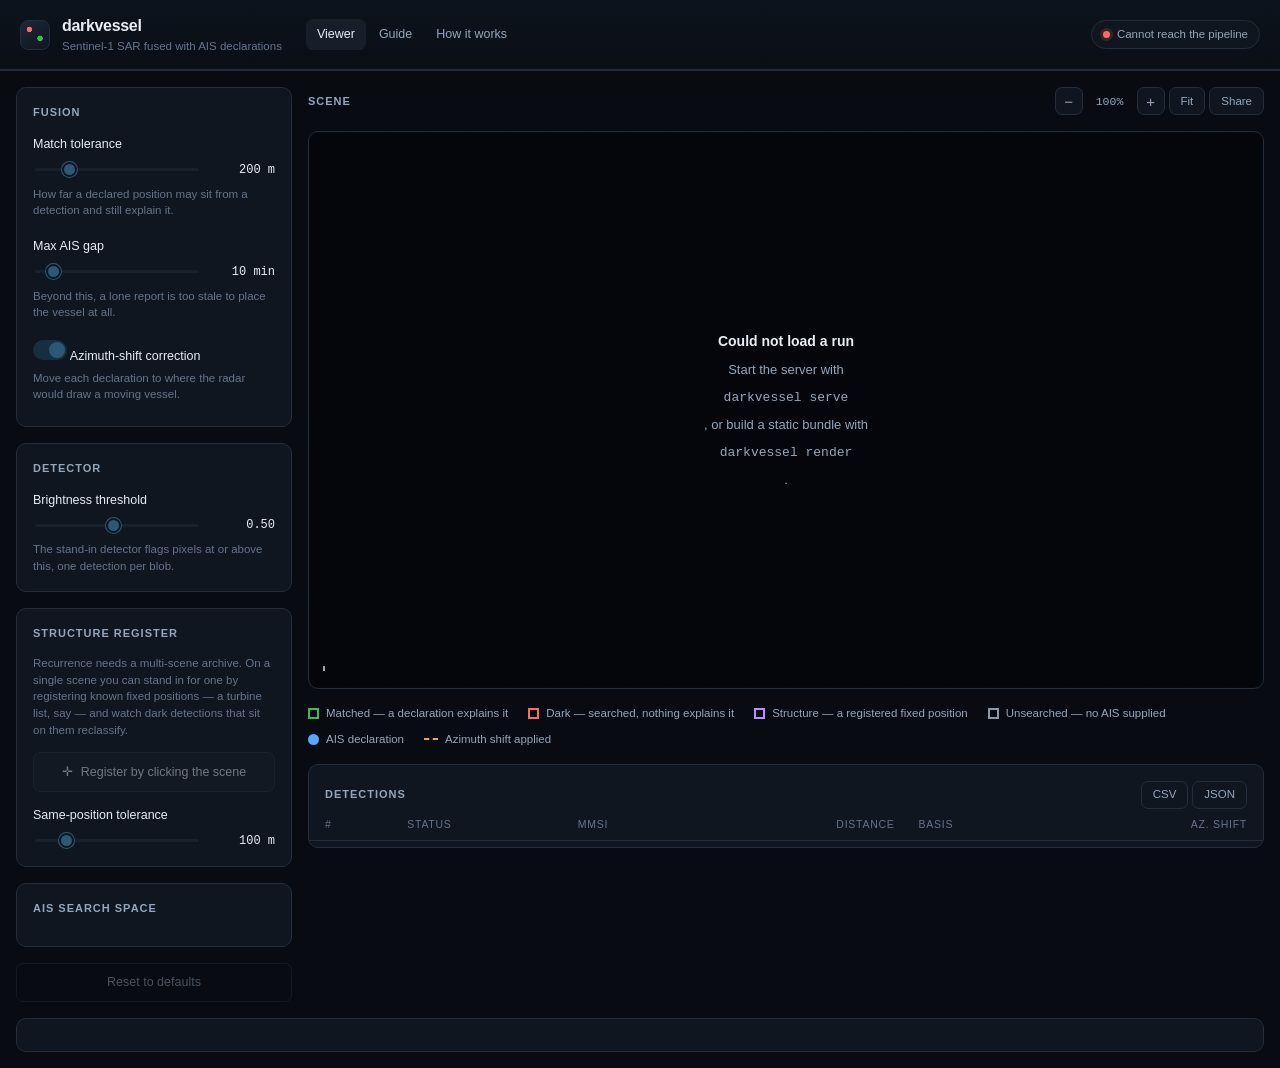
==== src/darkvessel/web/static/index.html @ b2e8a20c "Make the published viewer interactive, fix its controls, add Guide and How it works pages The publis" ====
<!DOCTYPE html>
<html lang="en">
<head>
<meta charset="utf-8">
<meta name="viewport" content="width=device-width, initial-scale=1">
<title>darkvessel — SAR/AIS fusion viewer</title>
<meta name="description" content="Inspect Sentinel-1 SAR detections fused with AIS declarations, and see why a vessel was reported dark.">
<link rel="icon" href="data:image/svg+xml,<svg xmlns='http://www.w3.org/2000/svg' viewBox='0 0 16 16'><text y='13' font-size='13'>🛰️</text></svg>">
<link rel="stylesheet" href="styles.css">
</head>
<body>
<a class="skip" href="#viewer">Skip to viewer</a>

<header class="topbar">
  <div class="brand">
    <span class="brand-mark" aria-hidden="true"></span>
    <div>
      <h1>darkvessel</h1>
      <p class="brand-sub">Sentinel-1 SAR fused with AIS declarations</p>
    </div>
  </div>

  <nav class="site-nav" aria-label="Site">
    <a href="./" aria-current="page">Viewer</a>
    <a href="guide.html">Guide</a>
    <a href="about.html">How it works</a>
  </nav>

  <dl class="scene-meta" id="scene-meta" aria-label="Scene metadata"></dl>

  <div class="mode" id="mode-badge" role="status">
    <span class="dot" aria-hidden="true"></span><span class="mode-label">connecting…</span>
  </div>
</header>

<div class="counts" id="counts" role="group" aria-label="Detection counts — select to filter">
  <!-- filled by app.js -->
</div>

<main class="layout">

  <!-- ─────────────── controls ─────────────── -->
  <aside class="col col-controls" aria-label="Run controls">
    <section class="panel">
      <h2 class="panel-title">Fusion</h2>
      <p class="hint hint-block static-note" id="static-note" hidden></p>

      <div class="field">
        <label for="tolerance">Match tolerance</label>
        <div class="field-row">
          <input type="range" id="tolerance" min="25" max="1000" step="25" value="200">
          <output for="tolerance" id="tolerance-out" class="num">200 m</output>
        </div>
        <p class="hint">How far a declared position may sit from a detection and still explain it.</p>
      </div>

      <div class="field">
        <label for="maxgap">Max AIS gap</label>
        <div class="field-row">
          <input type="range" id="maxgap" min="1" max="120" step="1" value="10">
          <output for="maxgap" id="maxgap-out" class="num">10 min</output>
        </div>
        <p class="hint">Beyond this, a lone report is too stale to place the vessel at all.</p>
      </div>

      <div class="field field-toggle">
        <label class="switch" for="azimuth">
          <input type="checkbox" id="azimuth" checked>
          <span class="switch-text">
            Azimuth-shift correction
            <span class="hint">Move each declaration to where the radar would draw a moving vessel.</span>
          </span>
        </label>
      </div>
    </section>

    <section class="panel">
      <h2 class="panel-title">Detector</h2>
      <div class="field">
        <label for="threshold">Brightness threshold</label>
        <div class="field-row">
          <input type="range" id="threshold" min="0.05" max="1" step="0.05" value="0.5">
          <output for="threshold" id="threshold-out" class="num">0.50</output>
        </div>
        <p class="hint">The stand-in detector flags pixels at or above this, one detection per blob.</p>
      </div>
    </section>

    <section class="panel">
      <h2 class="panel-title">Structure register</h2>
      <p class="hint hint-block">
        Recurrence needs a multi-scene archive. On a single scene you can stand in for one by
        registering known fixed positions — a turbine list, say — and watch dark detections
        that sit on them reclassify.
      </p>
      <button type="button" class="btn" id="add-structure" aria-pressed="false">
        <span class="btn-icon" aria-hidden="true">✛</span> Register by clicking the scene
      </button>
      <div class="field" style="margin-top:14px">
        <label for="register-tolerance">Same-position tolerance</label>
        <div class="field-row">
          <input type="range" id="register-tolerance" min="25" max="500" step="25" value="100">
          <output for="register-tolerance" id="register-tolerance-out" class="num">100 m</output>
        </div>
      </div>
      <ul class="chiplist" id="register-list" aria-label="Registered positions"></ul>
      <button type="button" class="btn btn-quiet" id="clear-structures" hidden>Clear register</button>
    </section>

    <section class="panel" id="ais-panel">
      <h2 class="panel-title">AIS search space</h2>
      <div id="ais-summary"></div>
    </section>

    <button type="button" class="btn btn-quiet" id="reset">Reset to defaults</button>
  </aside>

  <!-- ─────────────── viewer ─────────────── -->
  <section class="col col-viewer" aria-label="Scene viewer">
    <div class="viewer-head">
      <h2 class="panel-title">Scene</h2>
      <div class="viewer-tools">
        <button type="button" class="icon-btn" id="zoom-out" aria-label="Zoom out">−</button>
        <span class="num zoom-level" id="zoom-level" aria-live="off">100%</span>
        <button type="button" class="icon-btn" id="zoom-in" aria-label="Zoom in">+</button>
        <button type="button" class="icon-btn icon-btn-wide" id="zoom-reset">Fit</button>
        <button type="button" class="icon-btn icon-btn-wide" id="copy-link"
                title="Copy a link that reopens this exact view">Share</button>
      </div>
    </div>

    <div class="stage" id="viewer" tabindex="0" role="application"
         aria-label="SAR scene with detection overlay. Scroll or press plus to zoom, drag or use arrow keys to pan, Tab to reach detections.">
      <div class="stage-inner" id="stage-inner">
        <canvas id="scene-canvas" aria-hidden="true"></canvas>
        <svg id="overlay" xmlns="http://www.w3.org/2000/svg" aria-hidden="true"></svg>
      </div>
      <div class="stage-state" id="stage-state" hidden></div>
      <div class="scalebar" id="scalebar" aria-hidden="true"><span></span><em></em></div>
    </div>

    <ul class="legend" aria-label="Legend">
      <li><span class="key key-matched" aria-hidden="true"></span>Matched — a declaration explains it</li>
      <li><span class="key key-dark" aria-hidden="true"></span>Dark — searched, nothing explains it</li>
      <li><span class="key key-structure" aria-hidden="true"></span>Structure — a registered fixed position</li>
      <li><span class="key key-unsearched" aria-hidden="true"></span>Unsearched — no AIS supplied</li>
      <li><span class="key key-decl" aria-hidden="true"></span>AIS declaration</li>
      <li><span class="key key-shift" aria-hidden="true"></span>Azimuth shift applied</li>
    </ul>

    <section class="panel panel-table">
      <div class="panel-head">
        <h2 class="panel-title">Detections <span class="count-hint" id="table-count"></span></h2>
        <div class="viewer-tools">
          <button type="button" class="icon-btn icon-btn-wide" id="export-csv"
                  title="Download the detections as CSV">CSV</button>
          <button type="button" class="icon-btn icon-btn-wide" id="export-json"
                  title="Download the whole run as JSON">JSON</button>
        </div>
      </div>
      <div class="table-wrap">
        <table id="detections-table">
          <caption class="sr-only">Every detection in the scene, with how it was classified.</caption>
          <thead>
            <tr>
              <th scope="col">#</th>
              <th scope="col">Status</th>
              <th scope="col">MMSI</th>
              <th scope="col" class="right">Distance</th>
              <th scope="col">Basis</th>
              <th scope="col" class="right">Az. shift</th>
            </tr>
          </thead>
          <tbody id="detections-body"></tbody>
        </table>
      </div>
    </section>
  </section>

  <!-- ─────────────── inspector ─────────────── -->
  <aside class="col col-inspector" aria-label="Detection inspector">
    <section class="panel panel-inspector" id="inspector" aria-live="polite">
      <!-- filled by app.js -->
    </section>
  </aside>
</main>

<div class="toast" id="toast" role="status" aria-live="polite" hidden></div>

<script src="app.js"></script>
</body>
</html>
---- src/darkvessel/web/static/styles.css ----
/* darkvessel viewer — Operate-mode analyst UI.
   Dark by default: SAR imagery is read against black, and a light chrome around a black
   scene fights it for attention. */

:root {
  color-scheme: dark;

  --bg:        #080b11;
  --panel:     #10161f;
  --panel-2:   #161e2a;
  --line:      #222d3d;
  --line-soft: #1a2432;

  --text:      #e8eef7;
  --muted:     #94a6bd;
  --faint:     #64748b;

  --accent:    #4ea8de;
  --accent-dim:#1d4e6b;

  --matched:   #3fb950;
  --dark:      #ff6b5e;
  --structure: #b98cff;
  --unsearched:#8b98a8;
  --decl:      #58a6ff;
  --shift:     #f0a742;

  --radius:    10px;
  --radius-sm: 7px;

  --mono: ui-monospace, "SF Mono", SFMono-Regular, Menlo, Consolas, monospace;
  --sans: -apple-system, BlinkMacSystemFont, "Segoe UI", Inter, Roboto, Helvetica, Arial, sans-serif;

  --shadow: 0 1px 2px rgba(0,0,0,.4), 0 8px 24px rgba(0,0,0,.28);
}

* { box-sizing: border-box; }

/* Every display rule below is a class, which outranks the UA sheet's [hidden] {display:none}. */
[hidden] { display: none !important; }

html, body {
  margin: 0;
  overflow-x: hidden;
  background: var(--bg);
  color: var(--text);
  font-family: var(--sans);
  font-size: 14px;
  line-height: 1.5;
  -webkit-font-smoothing: antialiased;
}

h1, h2 { margin: 0; font-weight: 600; letter-spacing: -0.01em; }

.sr-only {
  position: absolute; width: 1px; height: 1px; padding: 0; margin: -1px;
  overflow: hidden; clip: rect(0 0 0 0); white-space: nowrap; border: 0;
}

.skip {
  position: absolute; left: 12px; top: -60px; z-index: 100;
  background: var(--accent); color: #04121c; padding: 10px 16px;
  border-radius: var(--radius-sm); font-weight: 600; text-decoration: none;
  transition: top .15s ease;
}
.skip:focus { top: 12px; }

:focus-visible {
  outline: 2px solid var(--accent);
  outline-offset: 2px;
  border-radius: 4px;
}

/* ───────────────────── top bar ───────────────────── */

.topbar {
  display: flex; align-items: center; gap: 24px; flex-wrap: wrap;
  padding: 14px 20px;
  border-bottom: 1px solid var(--line);
  background: linear-gradient(180deg, #0d131c, #0a0f16);
  position: sticky; top: 0; z-index: 20;
}

.brand { display: flex; align-items: center; gap: 12px; min-width: 0; }

.brand-mark {
  width: 30px; height: 30px; flex: none; border-radius: 8px;
  background:
    radial-gradient(circle at 30% 30%, var(--dark) 0 2.5px, transparent 3px),
    radial-gradient(circle at 68% 62%, var(--matched) 0 2.5px, transparent 3px),
    linear-gradient(145deg, #1b2738, #0e1620);
  border: 1px solid var(--line);
}

.topbar h1 { font-size: 16px; letter-spacing: -0.02em; }
.brand-sub { margin: 0; font-size: 11.5px; color: var(--faint); }

.scene-meta {
  display: flex; gap: 22px; margin: 0; flex-wrap: wrap;
  flex: 1 1 auto; min-width: 0;
}
.scene-meta > div { min-width: 0; }
.scene-meta dt {
  font-size: 10px; text-transform: uppercase; letter-spacing: .08em;
  color: var(--faint); margin-bottom: 2px;
}
.scene-meta dd {
  margin: 0; font-family: var(--mono); font-size: 12px; color: var(--muted);
  white-space: nowrap; overflow: hidden; text-overflow: ellipsis;
}

.mode {
  display: flex; align-items: center; gap: 7px; flex: none;
  padding: 5px 11px; border: 1px solid var(--line); border-radius: 999px;
  background: var(--panel); font-size: 11.5px; color: var(--muted);
}
.mode .dot { width: 7px; height: 7px; border-radius: 50%; background: var(--faint); flex: none; }
.mode.is-live .dot   { background: var(--matched); box-shadow: 0 0 0 3px rgba(63,185,80,.16); }
.mode.is-static .dot { background: var(--shift);  box-shadow: 0 0 0 3px rgba(240,167,66,.16); }
.mode.is-error .dot  { background: var(--dark);   box-shadow: 0 0 0 3px rgba(255,107,94,.16); }
.mode.is-busy .dot   { animation: pulse .9s ease-in-out infinite; }
@keyframes pulse { 50% { opacity: .35; } }

/* ───────────────────── site navigation ───────────────────── */

.site-nav { display: flex; gap: 2px; flex: none; }
.site-nav a {
  color: var(--muted); text-decoration: none; font-size: 12.5px; font-weight: 500;
  padding: 6px 11px; border-radius: var(--radius-sm);
}
.site-nav a:hover { color: var(--text); background: var(--panel-2); }
.site-nav a[aria-current="page"] { color: var(--text); background: var(--panel-2); }

/* ───────────────────── counts strip ───────────────────── */

.counts {
  display: grid; gap: 1px;
  grid-template-columns: repeat(auto-fit, minmax(150px, 1fr));
  background: var(--line-soft);
  border-bottom: 1px solid var(--line);
}

.stat {
  appearance: none; -webkit-appearance: none;
  border: 0; border-top: 2px solid transparent;
  background: var(--panel); color: inherit; font: inherit;
  padding: 13px 18px; text-align: left; cursor: pointer;
  display: flex; flex-direction: column; gap: 1px;
  transition: background .12s ease, border-color .12s ease;
}
.stat:hover { background: var(--panel-2); }
.stat[aria-pressed="true"] { background: var(--panel-2); border-top-color: currentColor; }
.stat[disabled] { opacity: .4; cursor: default; }

.stat-value { font-family: var(--mono); font-size: 21px; font-weight: 600; line-height: 1.15; }
.stat-label {
  font-size: 10.5px; text-transform: uppercase; letter-spacing: .08em; color: var(--muted);
}
.stat-total     { color: var(--text); }
.stat-matched   { color: var(--matched); }
.stat-dark      { color: var(--dark); }
.stat-structure { color: var(--structure); }
.stat-unsearched{ color: var(--unsearched); }
.stat .stat-label { color: var(--muted); }

/* ───────────────────── layout ───────────────────── */

.layout {
  display: grid;
  grid-template-columns: 296px minmax(0, 1fr) 340px;
  gap: 16px;
  padding: 16px;
  align-items: start;
  max-width: 1760px;
  margin: 0 auto;
}

.col { display: flex; flex-direction: column; gap: 16px; min-width: 0; }
.col-controls, .col-inspector { position: sticky; top: 76px; }

.panel {
  background: var(--panel);
  border: 1px solid var(--line);
  border-radius: var(--radius);
  padding: 16px;
}

.panel-title {
  font-size: 11px; text-transform: uppercase; letter-spacing: .09em;
  color: var(--muted); margin-bottom: 14px;
  display: flex; align-items: baseline; gap: 8px;
}
.count-hint { font-family: var(--mono); color: var(--faint); letter-spacing: 0; text-transform: none; }

/* ───────────────────── form controls ───────────────────── */

.field + .field { margin-top: 18px; }
.field > label { display: block; font-size: 12.5px; font-weight: 500; margin-bottom: 7px; }

.field-row { display: flex; align-items: center; gap: 12px; }

.hint { margin: 7px 0 0; font-size: 11.5px; color: var(--faint); line-height: 1.45; }
.hint-block { margin: 0 0 14px; }

input[type="range"] {
  -webkit-appearance: none; appearance: none;
  flex: 1; height: 3px; border-radius: 2px; background: var(--line);
  cursor: pointer; min-width: 0;
}
input[type="range"]::-webkit-slider-thumb {
  -webkit-appearance: none; width: 15px; height: 15px; border-radius: 50%;
  background: var(--accent); border: 2px solid var(--panel);
  box-shadow: 0 0 0 1px var(--accent);
}
input[type="range"]::-moz-range-thumb {
  width: 13px; height: 13px; border-radius: 50%; border: 2px solid var(--panel);
  background: var(--accent); box-shadow: 0 0 0 1px var(--accent);
}
input[type="range"]:disabled { opacity: .45; cursor: not-allowed; }

.num {
  font-family: var(--mono); font-size: 12px; color: var(--text);
  min-width: 62px; text-align: right; flex: none; font-variant-numeric: tabular-nums;
}

/* Switch: the checkbox *is* the track, so there is no visually-hidden input to leak artifacts. */
.switch { display: flex; gap: 11px; align-items: flex-start; cursor: pointer; }
.switch input {
  appearance: none; -webkit-appearance: none;
  position: relative; flex: none; margin: 1px 0 0; padding: 0;
  width: 34px; height: 20px; border-radius: 999px; border: 0;
  background: var(--line); cursor: pointer; transition: background .16s ease;
}
.switch input::after {
  content: ""; position: absolute; top: 2px; left: 2px;
  width: 16px; height: 16px; border-radius: 50%; background: var(--faint);
  transition: transform .16s ease, background .16s ease;
}
.switch input:checked { background: var(--accent-dim); }
.switch input:checked::after { transform: translateX(14px); background: var(--accent); }
.switch input:disabled { opacity: .45; cursor: not-allowed; }
.switch-text { font-size: 12.5px; font-weight: 500; }
.switch-text .hint { display: block; font-weight: 400; margin-top: 4px; }

.btn {
  width: 100%; display: inline-flex; align-items: center; justify-content: center; gap: 8px;
  padding: 9px 14px; border-radius: var(--radius-sm);
  border: 1px solid var(--line); background: var(--panel-2); color: var(--text);
  font: inherit; font-size: 12.5px; font-weight: 500; cursor: pointer;
  transition: background .12s ease, border-color .12s ease;
}
.btn:hover:not(:disabled) { background: #1d2736; border-color: #2e3d52; }
.btn:disabled { opacity: .45; cursor: not-allowed; }
.btn[aria-pressed="true"] {
  border-color: var(--accent); background: rgba(78,168,222,.12); color: var(--accent);
}
.btn-quiet { background: transparent; color: var(--muted); }
.btn-icon { font-size: 13px; }

.chiplist { list-style: none; margin: 12px 0 0; padding: 0; display: flex; flex-wrap: wrap; gap: 6px; }
.chiplist:empty { margin: 0; }
.chip {
  display: inline-flex; align-items: center; gap: 6px;
  font-family: var(--mono); font-size: 11px;
  background: rgba(185,140,255,.1); color: var(--structure);
  border: 1px solid rgba(185,140,255,.28);
  padding: 3px 5px 3px 9px; border-radius: 999px;
}
.chip button {
  border: 0; background: none; color: inherit; cursor: pointer;
  font: inherit; font-size: 13px; line-height: 1; padding: 2px 4px; border-radius: 50%;
}
.chip button:hover { background: rgba(185,140,255,.22); }

/* ───────────────────── AIS summary ───────────────────── */

.kv { display: grid; grid-template-columns: 1fr auto; gap: 6px 14px; align-items: baseline; }
.kv dt { font-size: 12px; color: var(--muted); min-width: 0; }
.kv dd {
  margin: 0; font-family: var(--mono); font-size: 12px; text-align: right;
  font-variant-numeric: tabular-nums;
}
.kv dd.zero { color: var(--faint); }

.rule-note {
  margin: 12px 0 0; padding-top: 12px; border-top: 1px solid var(--line-soft);
  font-size: 11.5px; color: var(--faint);
}

/* ───────────────────── viewer stage ───────────────────── */

.viewer-head { display: flex; align-items: center; justify-content: space-between; gap: 12px; }
.viewer-head .panel-title { margin: 0; }

.viewer-tools { display: flex; align-items: center; gap: 4px; }
.icon-btn {
  width: 28px; height: 28px; display: grid; place-items: center;
  border: 1px solid var(--line); background: var(--panel); color: var(--muted);
  border-radius: var(--radius-sm); cursor: pointer; font-size: 15px; line-height: 1; padding: 0;
}
.icon-btn:hover:not(:disabled) { background: var(--panel-2); color: var(--text); }
.icon-btn:disabled { opacity: .4; cursor: not-allowed; }
.icon-btn-wide { width: auto; padding: 0 11px; font-size: 11.5px; }
.zoom-level { min-width: 46px; text-align: center; color: var(--muted); font-size: 11.5px; }

.stage {
  position: relative;
  aspect-ratio: 1 / 1;
  max-height: 62vh;
  background:
    linear-gradient(rgba(255,255,255,.02) 1px, transparent 1px) 0 0 / 100% 40px,
    linear-gradient(90deg, rgba(255,255,255,.02) 1px, transparent 1px) 0 0 / 40px 100%,
    #05070b;
  border: 1px solid var(--line);
  border-radius: var(--radius);
  overflow: hidden;
  cursor: default;
  touch-action: none;
}
.stage.is-dragging { cursor: grabbing; }
.stage.is-placing, .stage.is-placing .mark { cursor: crosshair; }

.stage-inner {
  position: absolute; inset: 0;
  transform-origin: 0 0;
  will-change: transform;
}

#scene-canvas {
  position: absolute; inset: 0; width: 100%; height: 100%;
  image-rendering: pixelated;
  image-rendering: crisp-edges;
  /* Marks the scene's own footprint against the letterboxed stage. */
  outline: 1px solid rgba(255, 255, 255, .1);
  outline-offset: -1px;
}
#overlay { position: absolute; inset: 0; width: 100%; height: 100%; overflow: visible; }

.stage-state {
  position: absolute; inset: 0; display: grid; place-content: center; gap: 8px;
  text-align: center; padding: 24px;
  background: rgba(5,7,11,.82); backdrop-filter: blur(2px);
  font-size: 13px; color: var(--muted);
}
.stage-state strong { display: block; color: var(--text); font-size: 14px; }

.scalebar {
  position: absolute; left: 14px; bottom: 14px;
  display: flex; flex-direction: column; gap: 3px; pointer-events: none;
  font-family: var(--mono); font-size: 10.5px; color: var(--muted);
  text-shadow: 0 1px 3px #000;
}
.scalebar span {
  display: block; height: 5px; border: 1px solid rgba(255,255,255,.65);
  border-top: 0; background: rgba(0,0,0,.25);
}
.scalebar em { font-style: normal; }

/* overlay marks */
.mark { cursor: pointer; }
/* The boxes are unfilled, so by default only their 2 px outline is hit-testable and a click in
   the middle of a marker falls through to the stage. The halo is the marker's whole hit area. */
.mark-halo { pointer-events: all; }
.mark-box { fill: none; stroke-width: 2; vector-effect: non-scaling-stroke; }
.mark-matched   .mark-box { stroke: var(--matched); }
.mark-dark      .mark-box { stroke: var(--dark); }
.mark-structure .mark-box { stroke: var(--structure); }
.mark-unsearched .mark-box { stroke: var(--unsearched); }
.mark-halo { fill: none; stroke: #fff; stroke-width: 1; opacity: 0; vector-effect: non-scaling-stroke; }
.mark:hover .mark-halo, .mark.is-selected .mark-halo { opacity: .9; }
.mark.is-dimmed { opacity: .22; }
/* No font-size here: it is set per-zoom as a presentation attribute, and any CSS rule would
   outrank it and freeze the labels at one size. */
.mark-label {
  font-family: var(--mono); fill: var(--text);
  paint-order: stroke; stroke: #05070b; stroke-width: 3px; stroke-linejoin: round;
}
.mark:focus-visible { outline: none; }
.mark:focus-visible .mark-halo { opacity: 1; stroke-width: 2; }

.decl-dot { fill: var(--decl); stroke: #05070b; stroke-width: 1; vector-effect: non-scaling-stroke; }
.decl-raw {
  fill: rgba(240,167,66,.22); stroke: var(--shift); stroke-width: 1.5;
  vector-effect: non-scaling-stroke;
}
.shift-line {
  stroke: var(--shift); stroke-width: 1.75; stroke-dasharray: 5 3;
  vector-effect: non-scaling-stroke; fill: none; opacity: .9;
}
.match-line {
  stroke: var(--matched); stroke-width: 1.5; opacity: .5;
  vector-effect: non-scaling-stroke; fill: none;
}
.reg-mark { fill: none; stroke: var(--structure); stroke-width: 1.5; vector-effect: non-scaling-stroke; }
.reg-ring { fill: rgba(185,140,255,.07); stroke: rgba(185,140,255,.4); stroke-dasharray: 3 3;
  stroke-width: 1; vector-effect: non-scaling-stroke; }

/* ───────────────────── legend ───────────────────── */

.legend {
  list-style: none; margin: 0; padding: 0;
  display: flex; flex-wrap: wrap; gap: 8px 20px;
  font-size: 11.5px; color: var(--muted);
}
.legend li { display: flex; align-items: center; gap: 7px; }
.key { width: 11px; height: 11px; flex: none; }
.key-matched   { border: 2px solid var(--matched); }
.key-dark      { border: 2px solid var(--dark); }
.key-structure { border: 2px solid var(--structure); }
.key-unsearched{ border: 2px solid var(--unsearched); }
.key-decl      { border-radius: 50%; background: var(--decl); }
.key-shift     { height: 0; border-top: 2px dashed var(--shift); width: 14px; }

/* ───────────────────── table ───────────────────── */

.panel-table { padding-bottom: 6px; }
.panel-head { display: flex; align-items: baseline; justify-content: space-between; gap: 12px; }
.table-wrap { overflow-x: auto; margin: 0 -16px; }

table { width: 100%; border-collapse: collapse; font-size: 12.5px; }
thead th {
  text-align: left; font-weight: 500; font-size: 10.5px;
  text-transform: uppercase; letter-spacing: .07em; color: var(--faint);
  padding: 0 12px 8px; border-bottom: 1px solid var(--line);
  white-space: nowrap;
}
thead th:first-child { padding-left: 16px; }
thead th:last-child  { padding-right: 16px; }
th.right, td.right { text-align: right; }

tbody tr { cursor: pointer; border-bottom: 1px solid var(--line-soft); }
tbody tr:last-child { border-bottom: 0; }
tbody tr:hover { background: var(--panel-2); }
tbody tr.is-selected { background: rgba(78,168,222,.1); box-shadow: inset 2px 0 0 var(--accent); }
tbody tr:focus-visible { outline: 2px solid var(--accent); outline-offset: -2px; }
tbody tr.is-dimmed { opacity: .35; }

tbody td { padding: 9px 12px; font-family: var(--mono); font-variant-numeric: tabular-nums; }
tbody td:first-child { padding-left: 16px; color: var(--faint); }
tbody td:last-child  { padding-right: 16px; }
td.muted { color: var(--faint); }

.pill {
  display: inline-block; padding: 2px 8px; border-radius: 999px;
  font-size: 10.5px; font-weight: 600; letter-spacing: .03em;
  font-family: var(--sans); white-space: nowrap;
}
.pill-matched   { background: rgba(63,185,80,.14);  color: var(--matched); }
.pill-dark      { background: rgba(255,107,94,.14); color: var(--dark); }
.pill-structure { background: rgba(185,140,255,.14);color: var(--structure); }
.pill-unsearched{ background: rgba(139,152,168,.14);color: var(--unsearched); }

.empty-row td { text-align: center; color: var(--faint); padding: 28px 16px; font-family: var(--sans); }

/* ───────────────────── inspector ───────────────────── */

.panel-inspector { min-height: 320px; }

.inspector-empty {
  display: grid; place-content: center; gap: 10px; text-align: center;
  min-height: 280px; color: var(--faint); font-size: 12.5px; padding: 0 12px;
}
.inspector-empty svg { justify-self: center; opacity: .4; }

.insp-top { display: flex; align-items: flex-start; justify-content: space-between; gap: 8px; }
.insp-nav { display: flex; gap: 4px; margin-top: -6px; }
.inspector-empty a { color: var(--accent); text-decoration: none; }
.inspector-empty a:hover { text-decoration: underline; }

.insp-head { display: flex; align-items: center; gap: 12px; margin-bottom: 16px; }
.insp-crop {
  width: 76px; height: 76px; flex: none; border-radius: var(--radius-sm);
  border: 1px solid var(--line); background: #05070b;
  image-rendering: pixelated; object-fit: cover;
}
.insp-title { min-width: 0; }
.insp-title h3 { margin: 0 0 5px; font-size: 14px; font-weight: 600; }
.insp-sub { margin: 0; font-family: var(--mono); font-size: 11px; color: var(--faint); }

.verdict {
  border-radius: var(--radius-sm); padding: 11px 13px; margin-bottom: 16px;
  font-size: 12.5px; line-height: 1.5; border: 1px solid;
}
.verdict-matched   { background: rgba(63,185,80,.07);  border-color: rgba(63,185,80,.28); }
.verdict-dark      { background: rgba(255,107,94,.07); border-color: rgba(255,107,94,.28); }
.verdict-structure { background: rgba(185,140,255,.07);border-color: rgba(185,140,255,.28); }
.verdict-unsearched{ background: rgba(139,152,168,.07);border-color: rgba(139,152,168,.28); }
.verdict strong { display: block; margin-bottom: 3px; font-size: 12px; }

.insp-section { margin-top: 16px; }
.insp-section h4 {
  margin: 0 0 9px; font-size: 10px; text-transform: uppercase;
  letter-spacing: .08em; color: var(--faint); font-weight: 600;
}
.insp-section + .insp-section { padding-top: 16px; border-top: 1px solid var(--line-soft); }

.static-note {
  padding: 9px 11px; border-radius: var(--radius-sm);
  background: rgba(240,167,66,.07); border: 1px solid rgba(240,167,66,.24); color: var(--muted);
}

.toast {
  position: fixed; left: 50%; bottom: 24px; transform: translateX(-50%); z-index: 50;
  background: var(--panel-2); color: var(--text); border: 1px solid var(--line);
  border-radius: var(--radius-sm); padding: 10px 16px; font-size: 12.5px;
  box-shadow: var(--shadow); max-width: calc(100vw - 32px);
}

/* ───────────────────── document pages (guide, how it works) ───────────────────── */

.doc { max-width: 860px; margin: 0 auto; padding: 36px 20px 80px; }
.doc-hero { margin-bottom: 36px; }
.doc-kicker {
  font-size: 11px; text-transform: uppercase; letter-spacing: .09em; color: var(--accent);
  margin: 0 0 10px;
}
.doc h1 { font-size: 30px; line-height: 1.2; letter-spacing: -0.025em; margin: 0 0 12px; }
.doc-lede { font-size: 16px; color: var(--muted); margin: 0; max-width: 64ch; }
.doc h2 {
  font-size: 19px; margin: 44px 0 12px; letter-spacing: -0.015em;
  scroll-margin-top: 90px;
}
.doc h3 { font-size: 14.5px; margin: 24px 0 8px; }
.doc p, .doc li { color: #c9d4e3; font-size: 14.5px; line-height: 1.65; }
.doc p { margin: 0 0 14px; max-width: 70ch; }
.doc a { color: var(--accent); }
.doc code {
  font-family: var(--mono); font-size: 12.5px; background: var(--panel-2);
  border: 1px solid var(--line-soft); padding: 1px 5px; border-radius: 4px;
}
.doc pre {
  background: var(--panel); border: 1px solid var(--line); border-radius: var(--radius-sm);
  padding: 14px 16px; overflow-x: auto; font-size: 12.5px; line-height: 1.6;
}
.doc pre code { background: none; border: 0; padding: 0; }
.doc figure { margin: 20px 0 8px; }
.doc figure img {
  width: 100%; height: auto; display: block;
  border: 1px solid var(--line); border-radius: var(--radius);
}
.doc figcaption { font-size: 12.5px; color: var(--faint); margin-top: 8px; }

.toc {
  display: flex; flex-wrap: wrap; gap: 6px; list-style: none; padding: 0; margin: 0 0 8px;
}
.toc a {
  display: block; font-size: 12.5px; text-decoration: none; color: var(--muted);
  border: 1px solid var(--line); border-radius: 999px; padding: 4px 12px;
}
.toc a:hover { color: var(--text); border-color: #2e3d52; }

.steps { list-style: none; counter-reset: step; padding: 0; margin: 18px 0 0; display: grid; gap: 12px; }
.steps > li {
  counter-increment: step; position: relative;
  background: var(--panel); border: 1px solid var(--line); border-radius: var(--radius);
  padding: 16px 18px 16px 58px;
}
.steps > li::before {
  content: counter(step); position: absolute; left: 18px; top: 16px;
  width: 26px; height: 26px; border-radius: 50%; display: grid; place-items: center;
  font-family: var(--mono); font-size: 12px; font-weight: 600;
  background: var(--accent-dim); color: var(--text);
}
.steps h3 { margin: 2px 0 6px; }
.steps p { margin: 0 0 10px; }
.steps p:last-child { margin-bottom: 0; }

.try {
  display: inline-flex; align-items: center; gap: 6px; text-decoration: none;
  font-size: 12.5px; font-weight: 600; color: var(--accent);
  border: 1px solid var(--accent-dim); background: rgba(78,168,222,.08);
  padding: 6px 12px; border-radius: var(--radius-sm);
}
.doc a.try { text-decoration: none; }
.try:hover { background: rgba(78,168,222,.16); }

.status-grid { display: grid; grid-template-columns: repeat(2, minmax(0, 1fr)); gap: 12px; margin: 16px 0; }
.status-card {
  background: var(--panel); border: 1px solid var(--line); border-radius: var(--radius);
  padding: 14px 16px; border-top: 2px solid var(--c);
}
.status-card h3 { margin: 0 0 6px; color: var(--c); font-size: 13.5px; }
.status-card p { margin: 0; font-size: 13.5px; }

.shortcuts { width: 100%; border-collapse: collapse; margin: 12px 0; font-size: 13.5px; }
.shortcuts th, .shortcuts td {
  text-align: left; padding: 9px 12px; border-bottom: 1px solid var(--line-soft); color: #c9d4e3;
}
.shortcuts th { font-weight: 500; color: var(--faint); font-size: 11px; text-transform: uppercase; letter-spacing: .07em; }
kbd {
  font-family: var(--mono); font-size: 11.5px; padding: 2px 6px; border-radius: 4px;
  background: var(--panel-2); border: 1px solid var(--line); border-bottom-width: 2px; color: var(--text);
}

.faq details {
  background: var(--panel); border: 1px solid var(--line); border-radius: var(--radius);
  padding: 0 16px; margin-bottom: 8px;
}
.faq summary { cursor: pointer; padding: 13px 0; font-weight: 500; font-size: 14px; }
.faq details[open] summary { border-bottom: 1px solid var(--line-soft); margin-bottom: 12px; }
.faq details > p:last-child { margin-bottom: 14px; }

.callout {
  border-left: 3px solid var(--shift); background: rgba(240,167,66,.06);
  padding: 12px 16px; border-radius: 0 var(--radius-sm) var(--radius-sm) 0; margin: 16px 0;
}
.callout p:last-child { margin-bottom: 0; }

.doc-foot {
  margin-top: 56px; padding-top: 20px; border-top: 1px solid var(--line);
  display: flex; flex-wrap: wrap; gap: 10px 20px; font-size: 13px; color: var(--faint);
}

/* ───────────────────── responsive ───────────────────── */

@media (max-width: 1400px) {
  .layout { grid-template-columns: 276px minmax(0, 1fr); }
  .col-inspector { grid-column: 1 / -1; position: static; }
  .panel-inspector { min-height: 0; }
  .inspector-empty { min-height: 140px; }
}

@media (max-width: 900px) {
  .layout { grid-template-columns: minmax(0, 1fr); padding: 12px; gap: 12px; }
  .col-controls { position: static; }
  .topbar { gap: 14px; padding: 12px 16px; }
  .scene-meta { gap: 14px; order: 3; flex-basis: 100%; }
  .site-nav { order: 2; }
  .stat { padding: 11px 13px; }
  .stat-value { font-size: 18px; }
  .stage { aspect-ratio: 4 / 3; max-height: 52vh; }
  .viewer-head { flex-wrap: wrap; }
}

/* Four stat cards cannot fit a phone at a legible minimum, so they pair up instead of
   forcing the page wider than the viewport. */
@media (max-width: 660px) {
  .counts { grid-template-columns: repeat(2, minmax(0, 1fr)); }
  .scene-meta dd { font-size: 11.5px; }
  .legend { gap: 6px 14px; font-size: 11px; }
  .insp-crop { width: 60px; height: 60px; }
  .site-nav { order: 2; flex-basis: 100%; }
  .site-nav a { padding: 6px 9px; }
  .doc { padding-top: 24px; }
  .doc h1 { font-size: 24px; }
  .status-grid { grid-template-columns: minmax(0, 1fr); }
}

@media (prefers-reduced-motion: reduce) {
  *, *::before, *::after { transition-duration: .01ms !important; animation-duration: .01ms !important; }
}

.doc-page .site-nav { margin-left: auto; }
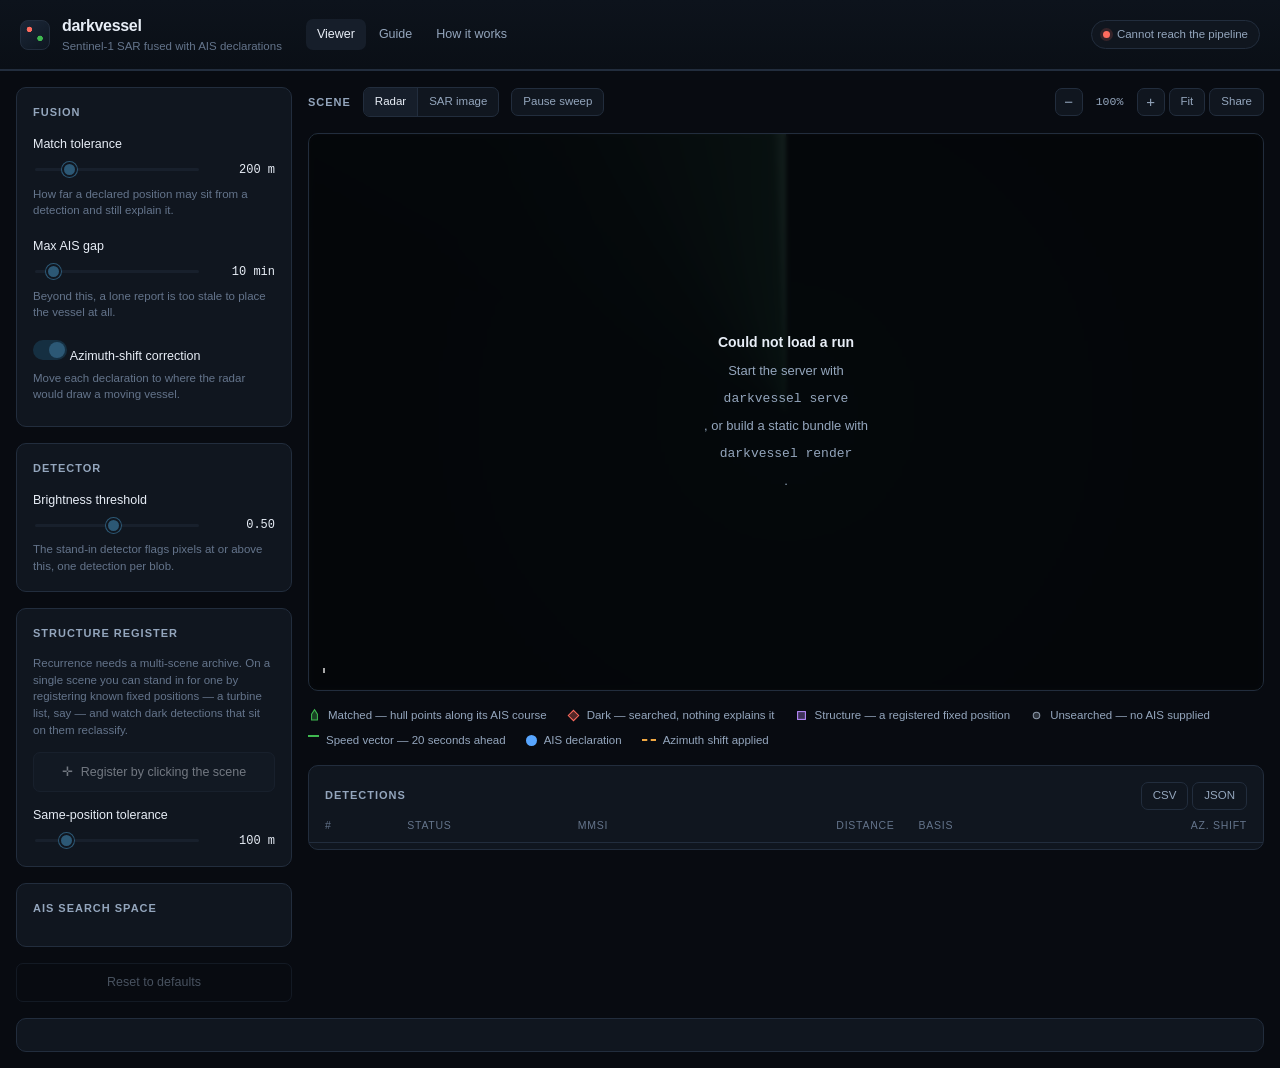
==== commit 95526394: "Add a trained ship detector and a CFAR baseline, and a radar display for the viewer - detect/cnn.py:" ====
--- a/src/darkvessel/web/static/index.html
+++ b/src/darkvessel/web/static/index.html
@@ -118,14 +118,35 @@
   <!-- ─────────────── viewer ─────────────── -->
   <section class="col col-viewer" aria-label="Scene viewer">
     <div class="viewer-head">
-      <h2 class="panel-title">Scene</h2>
+      <div class="viewer-title">
+        <h2 class="panel-title">Scene</h2>
+        <div class="segmented" role="group" aria-label="Display">
+          <button type="button" data-display="radar" aria-pressed="true">Radar</button>
+          <button type="button" data-display="sar" aria-pressed="false">SAR image</button>
+        </div>
+        <button type="button" class="icon-btn icon-btn-wide radar-only" id="sweep-toggle"
+                aria-pressed="true">Pause sweep</button>
+      </div>
       <div class="viewer-tools">
         <button type="button" class="icon-btn" id="zoom-out" aria-label="Zoom out">−</button>
         <span class="num zoom-level" id="zoom-level" aria-live="off">100%</span>
         <button type="button" class="icon-btn" id="zoom-in" aria-label="Zoom in">+</button>
         <button type="button" class="icon-btn icon-btn-wide" id="zoom-reset">Fit</button>
-        <button type="button" class="icon-btn icon-btn-wide" id="copy-link"
-                title="Copy a link that reopens this exact view">Share</button>
+        <div class="share">
+          <button type="button" class="icon-btn icon-btn-wide" id="copy-link"
+                  aria-expanded="false" aria-controls="share-pop"
+                  title="Get a link that reopens this exact view">Share</button>
+          <div class="share-pop" id="share-pop" role="dialog" aria-label="Share this view" hidden>
+            <label for="share-url">Link to this exact view</label>
+            <div class="share-row">
+              <input type="text" id="share-url" readonly spellcheck="false">
+              <button type="button" class="btn share-copy" id="share-copy">Copy</button>
+            </div>
+            <p class="share-status" id="share-status" role="status" aria-live="polite"></p>
+            <ul class="share-includes" id="share-includes"></ul>
+            <button type="button" class="btn btn-quiet" id="share-native" hidden>Share via…</button>
+          </div>
+        </div>
       </div>
     </div>
 
@@ -133,6 +154,7 @@
          aria-label="SAR scene with detection overlay. Scroll or press plus to zoom, drag or use arrow keys to pan, Tab to reach detections.">
       <div class="stage-inner" id="stage-inner">
         <canvas id="scene-canvas" aria-hidden="true"></canvas>
+        <div class="sweep-clip radar-only" aria-hidden="true"><div class="sweep" id="sweep"></div></div>
         <svg id="overlay" xmlns="http://www.w3.org/2000/svg" aria-hidden="true"></svg>
       </div>
       <div class="stage-state" id="stage-state" hidden></div>
@@ -140,10 +162,11 @@
     </div>
 
     <ul class="legend" aria-label="Legend">
-      <li><span class="key key-matched" aria-hidden="true"></span>Matched — a declaration explains it</li>
-      <li><span class="key key-dark" aria-hidden="true"></span>Dark — searched, nothing explains it</li>
-      <li><span class="key key-structure" aria-hidden="true"></span>Structure — a registered fixed position</li>
-      <li><span class="key key-unsearched" aria-hidden="true"></span>Unsearched — no AIS supplied</li>
+      <li><svg class="key-glyph" viewBox="-10 -10 20 20" aria-hidden="true"><path class="g-matched" d="M0 -9 L4.5 -2 L4.5 7 L-4.5 7 L-4.5 -2 Z"/></svg>Matched — hull points along its AIS course</li>
+      <li><svg class="key-glyph" viewBox="-10 -10 20 20" aria-hidden="true"><path class="g-dark" d="M0 -8 L8 0 L0 8 L-8 0 Z"/></svg>Dark — searched, nothing explains it</li>
+      <li><svg class="key-glyph" viewBox="-10 -10 20 20" aria-hidden="true"><rect class="g-structure" x="-6" y="-6" width="12" height="12"/></svg>Structure — a registered fixed position</li>
+      <li><svg class="key-glyph" viewBox="-10 -10 20 20" aria-hidden="true"><circle class="g-unsearched" r="5"/></svg>Unsearched — no AIS supplied</li>
+      <li><span class="key key-vector" aria-hidden="true"></span>Speed vector — 20 seconds ahead</li>
       <li><span class="key key-decl" aria-hidden="true"></span>AIS declaration</li>
       <li><span class="key key-shift" aria-hidden="true"></span>Azimuth shift applied</li>
     </ul>
--- a/src/darkvessel/web/static/styles.css
+++ b/src/darkvessel/web/static/styles.css
@@ -356,27 +356,123 @@
 }
 .scalebar em { font-style: normal; }
 
-/* overlay marks */
-.mark { cursor: pointer; }
-/* The boxes are unfilled, so by default only their 2 px outline is hit-testable and a click in
-   the middle of a marker falls through to the stage. The halo is the marker's whole hit area. */
-.mark-halo { pointer-events: all; }
-.mark-box { fill: none; stroke-width: 2; vector-effect: non-scaling-stroke; }
-.mark-matched   .mark-box { stroke: var(--matched); }
-.mark-dark      .mark-box { stroke: var(--dark); }
-.mark-structure .mark-box { stroke: var(--structure); }
-.mark-unsearched .mark-box { stroke: var(--unsearched); }
-.mark-halo { fill: none; stroke: #fff; stroke-width: 1; opacity: 0; vector-effect: non-scaling-stroke; }
-.mark:hover .mark-halo, .mark.is-selected .mark-halo { opacity: .9; }
+/* overlay marks — each body is drawn in CSS pixels and scaled into scene units (app.js) */
+.mark { cursor: pointer; --c: var(--unsearched); }
+.mark-matched   { --c: var(--matched); }
+.mark-dark      { --c: var(--dark); }
+.mark-structure { --c: var(--structure); }
+.mark-unsearched{ --c: var(--unsearched); }
+/* The halo is invisible but hit-testable: the glyphs are small, and a click anywhere in the
+   marker's box should select it. */
+.mark-halo { fill: none; stroke: none; pointer-events: all; }
+.mark-brackets {
+  fill: none; stroke: #fff; stroke-width: 1.5; opacity: 0;
+  vector-effect: non-scaling-stroke; transition: opacity .12s ease;
+}
+.mark:hover .mark-brackets { opacity: .55; }
+.mark.is-selected .mark-brackets { opacity: 1; stroke: var(--accent); }
 .mark.is-dimmed { opacity: .22; }
-/* No font-size here: it is set per-zoom as a presentation attribute, and any CSS rule would
-   outrank it and freeze the labels at one size. */
+.glyph-shape {
+  fill: color-mix(in srgb, var(--c) 30%, transparent); stroke: var(--c); stroke-width: 1.6;
+  vector-effect: non-scaling-stroke; stroke-linejoin: round;
+}
+.glyph-detail { fill: none; stroke: var(--c); stroke-width: 1; vector-effect: non-scaling-stroke; }
+.glyph-pulse {
+  fill: none; stroke: var(--dark); stroke-width: 1.5; vector-effect: non-scaling-stroke;
+  transform-box: fill-box; transform-origin: center;
+  animation: pulse-ring 1.8s ease-out infinite;
+}
+@keyframes pulse-ring { 0% { transform: scale(.6); opacity: .9; } 100% { transform: scale(2.2); opacity: 0; } }
 .mark-label {
   font-family: var(--mono); fill: var(--text);
   paint-order: stroke; stroke: #05070b; stroke-width: 3px; stroke-linejoin: round;
 }
 .mark:focus-visible { outline: none; }
-.mark:focus-visible .mark-halo { opacity: 1; stroke-width: 2; }
+.mark:focus-visible .mark-brackets { opacity: 1; stroke: var(--accent); }
+.vector-line {
+  stroke: var(--matched); stroke-width: 1.5; vector-effect: non-scaling-stroke; opacity: .8;
+}
+.vector-head { fill: var(--matched); }
+.stage.is-compact .mark-speed { display: none; }
+
+/* ───────────────────── radar display ───────────────────── */
+
+:root { --phosphor: #5dff9f; }
+
+.viewer-title { display: flex; align-items: center; gap: 12px; flex-wrap: wrap; }
+.segmented {
+  display: inline-flex; border: 1px solid var(--line); border-radius: var(--radius-sm);
+  overflow: hidden; background: var(--panel);
+}
+.segmented button {
+  border: 0; background: none; color: var(--muted); font: inherit; font-size: 11.5px;
+  padding: 5px 11px; cursor: pointer;
+}
+.segmented button + button { border-left: 1px solid var(--line); }
+.segmented button[aria-pressed="true"] { background: var(--panel-2); color: var(--text); }
+
+.radar-only { display: none; }
+.stage.is-radar .radar-only { display: block; }
+.viewer-head:has(+ .stage.is-radar) .radar-only { display: grid; }
+
+.stage.is-radar { background: radial-gradient(circle at center, #04150c 0%, #020805 70%); }
+
+[data-layer="grid"] { display: none; }
+.stage.is-radar [data-layer="grid"] { display: inline; }
+.radar-ring {
+  fill: none; stroke: var(--phosphor); stroke-opacity: .22; stroke-width: 1;
+  vector-effect: non-scaling-stroke;
+}
+.radar-axis, .radar-tick {
+  stroke: var(--phosphor); stroke-opacity: .14; stroke-width: 1; vector-effect: non-scaling-stroke;
+}
+.radar-tick.is-major { stroke-opacity: .45; }
+.radar-centre { fill: var(--phosphor); fill-opacity: .6; }
+.radar-label {
+  font-family: var(--mono); font-size: 9.5px; fill: var(--phosphor); fill-opacity: .7;
+  text-anchor: middle; dominant-baseline: middle;
+  paint-order: stroke; stroke: #020805; stroke-width: 3px;
+}
+.radar-bearing { fill-opacity: .85; }
+
+/* The sweep lives inside the transformed stage, so it pans and zooms with the scene. */
+.sweep-clip { position: absolute; inset: 0; overflow: hidden; pointer-events: none; }
+.sweep {
+  position: absolute; left: 50%; top: 50%; width: 150%; aspect-ratio: 1; translate: -50% -50%;
+  border-radius: 50%;
+  background: conic-gradient(from 0deg,
+    rgba(93,255,159,0) 0deg, rgba(93,255,159,0) 290deg,
+    rgba(93,255,159,.05) 320deg, rgba(93,255,159,.22) 357deg, rgba(160,255,200,.55) 360deg);
+  mix-blend-mode: screen;
+  animation: sweep 6s linear infinite;
+}
+@keyframes sweep { to { rotate: 1turn; } }
+
+/* Afterglow: a blip flares as the sweep crosses its bearing, then fades like phosphor. */
+.stage.is-radar .mark .glyph { animation: afterglow 6s linear infinite; animation-delay: var(--sweep-delay, 0s); }
+@keyframes afterglow {
+  0%   { opacity: 1; filter: drop-shadow(0 0 4px var(--c)); }
+  60%  { opacity: .55; filter: none; }
+  100% { opacity: .45; filter: none; }
+}
+.stage.is-sweep-paused .sweep,
+.stage.is-sweep-paused .mark .glyph,
+.stage.is-sweep-paused .glyph-pulse { animation-play-state: paused; }
+.stage.is-sweep-paused .sweep { opacity: 0; }
+.stage.is-sweep-paused .mark .glyph { animation: none; }
+
+@media (prefers-reduced-motion: reduce) {
+  .sweep, .glyph-pulse, .stage.is-radar .mark .glyph { animation: none !important; }
+  .sweep { opacity: 0; }
+}
+
+/* legend glyphs */
+.key-glyph { width: 13px; height: 13px; flex: none; overflow: visible; }
+.key-glyph .g-matched   { fill: rgba(63,185,80,.3);  stroke: var(--matched); stroke-width: 1.6; }
+.key-glyph .g-dark      { fill: rgba(255,107,94,.3); stroke: var(--dark); stroke-width: 1.6; }
+.key-glyph .g-structure { fill: rgba(185,140,255,.3);stroke: var(--structure); stroke-width: 1.6; }
+.key-glyph .g-unsearched{ fill: rgba(139,152,168,.3);stroke: var(--unsearched); stroke-width: 1.6; }
+.key-vector { height: 0; width: 14px; border-top: 2px solid var(--matched); }
 
 .decl-dot { fill: var(--decl); stroke: #05070b; stroke-width: 1; vector-effect: non-scaling-stroke; }
 .decl-raw {
@@ -651,3 +747,29 @@
 }
 
 .doc-page .site-nav { margin-left: auto; }
+
+/* ───────────────────── share panel ───────────────────── */
+
+.share { position: relative; }
+.share-pop {
+  position: absolute; right: 0; top: calc(100% + 8px); z-index: 30;
+  width: min(380px, calc(100vw - 32px));
+  background: var(--panel); border: 1px solid var(--line); border-radius: var(--radius);
+  box-shadow: var(--shadow); padding: 14px;
+}
+.share-pop label { display: block; font-size: 12px; font-weight: 500; margin-bottom: 8px; }
+.share-row { display: flex; gap: 6px; }
+.share-row input {
+  flex: 1; min-width: 0; font-family: var(--mono); font-size: 11.5px; color: var(--text);
+  background: var(--bg); border: 1px solid var(--line); border-radius: var(--radius-sm);
+  padding: 7px 9px;
+}
+.share-row input:focus { outline: 2px solid var(--accent); outline-offset: 1px; }
+.btn.share-copy { width: auto; padding: 7px 14px; }
+.share-status { margin: 8px 0 0; font-size: 11.5px; color: var(--muted); min-height: 1em; }
+.share-status.is-ok { color: var(--matched); }
+.share-includes {
+  margin: 10px 0 0; padding: 10px 0 0 16px; border-top: 1px solid var(--line-soft);
+  font-size: 11.5px; color: var(--muted);
+}
+.share-pop #share-native { margin-top: 10px; }
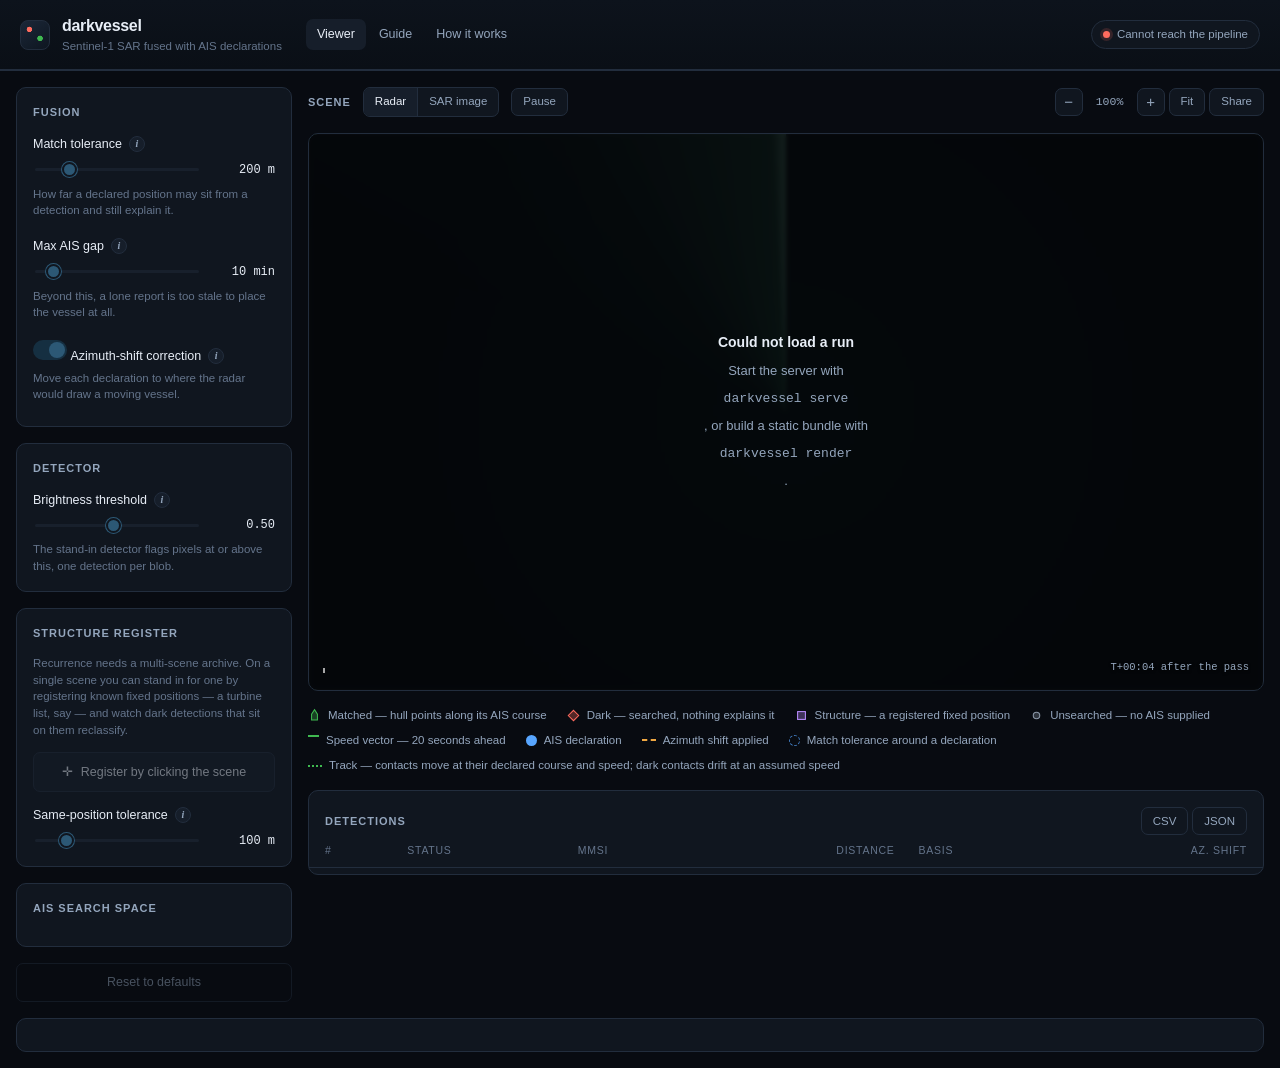
==== commit 97abc444: "Make every viewer control change the radar, scatter and animate contacts The synthetic scene gave ev" ====
--- a/src/darkvessel/web/static/index.html
+++ b/src/darkvessel/web/static/index.html
@@ -46,7 +46,11 @@
       <p class="hint hint-block static-note" id="static-note" hidden></p>
 
       <div class="field">
-        <label for="tolerance">Match tolerance</label>
+        <div class="field-label">
+          <label for="tolerance">Match tolerance</label>
+          <button type="button" class="info" aria-label="About match tolerance" aria-describedby="tip-tolerance">i</button>
+          <span class="info-tip" role="tooltip" id="tip-tolerance"><b>What it is:</b> the furthest a declared AIS position may sit from a radar detection and still be paired with it, one declaration per detection.<br><b>Use:</b> tighten it and loosely placed reports stop explaining their vessels, so they turn dark; loosen it and another vessel's report can start hiding a dark one.<br><b>On the radar:</b> the dashed ring round each AIS declaration.</span>
+        </div>
         <div class="field-row">
           <input type="range" id="tolerance" min="25" max="1000" step="25" value="200">
           <output for="tolerance" id="tolerance-out" class="num">200 m</output>
@@ -55,7 +59,11 @@
       </div>
 
       <div class="field">
-        <label for="maxgap">Max AIS gap</label>
+        <div class="field-label">
+          <label for="maxgap">Max AIS gap</label>
+          <button type="button" class="info" aria-label="About max AIS gap" aria-describedby="tip-maxgap">i</button>
+          <span class="info-tip" role="tooltip" id="tip-maxgap"><b>What it is:</b> how old a vessel's nearest AIS report may be when no pair of reports brackets the acquisition. Bracketed tracks are interpolated whatever the gap.<br><b>Use:</b> lengthen it to let stale reports into the search. Here a trawler last reported 14 min before the pass, and another vessel 25 min before, near the dark contact.<br><b>On the radar:</b> declarations appear or vanish.</span>
+        </div>
         <div class="field-row">
           <input type="range" id="maxgap" min="1" max="120" step="1" value="10">
           <output for="maxgap" id="maxgap-out" class="num">10 min</output>
@@ -67,7 +75,9 @@
         <label class="switch" for="azimuth">
           <input type="checkbox" id="azimuth" checked>
           <span class="switch-text">
-            Azimuth-shift correction
+            <span class="field-label">Azimuth-shift correction
+              <button type="button" class="info" aria-label="About azimuth-shift correction" aria-describedby="tip-azimuth">i</button>
+              <span class="info-tip" role="tooltip" id="tip-azimuth"><b>What it is:</b> SAR draws a moving vessel displaced along the satellite's track, in proportion to its speed towards the radar.<br><b>Use:</b> leave it on so a fast vessel's AIS report is moved to where the radar actually drew it. Off, the fast vessel reads dark.<br><b>On the radar:</b> the orange dashed line from raw to corrected position.</span></span>
             <span class="hint">Move each declaration to where the radar would draw a moving vessel.</span>
           </span>
         </label>
@@ -77,7 +87,11 @@
     <section class="panel">
       <h2 class="panel-title">Detector</h2>
       <div class="field">
-        <label for="threshold">Brightness threshold</label>
+        <div class="field-label">
+          <label for="threshold">Brightness threshold</label>
+          <button type="button" class="info" aria-label="About brightness threshold" aria-describedby="tip-threshold">i</button>
+          <span class="info-tip" role="tooltip" id="tip-threshold"><b>What it is:</b> the minimum normalised pixel brightness, 0 to 1, the stand-in detector counts as a target. Each connected bright blob is one detection.<br><b>Use:</b> lower it to pick up faint, small craft; raise it to keep only strong returns. Targets here range from 0.35 to 0.90.<br><b>On the radar:</b> contacts appear or disappear.</span>
+        </div>
         <div class="field-row">
           <input type="range" id="threshold" min="0.05" max="1" step="0.05" value="0.5">
           <output for="threshold" id="threshold-out" class="num">0.50</output>
@@ -97,7 +111,11 @@
         <span class="btn-icon" aria-hidden="true">✛</span> Register by clicking the scene
       </button>
       <div class="field" style="margin-top:14px">
-        <label for="register-tolerance">Same-position tolerance</label>
+        <div class="field-label">
+          <label for="register-tolerance">Same-position tolerance</label>
+          <button type="button" class="info" aria-label="About same-position tolerance" aria-describedby="tip-register-tolerance">i</button>
+          <span class="info-tip" role="tooltip" id="tip-register-tolerance"><b>What it is:</b> the radius round each registered fixed position (a turbine, a platform) inside which a dark detection counts as that structure.<br><b>Use:</b> register a position by clicking the scene, then widen this until the dark contact is reclassified. Matched vessels are never reclassified.<br><b>On the radar:</b> the ring round each registered cross.</span>
+        </div>
         <div class="field-row">
           <input type="range" id="register-tolerance" min="25" max="500" step="25" value="100">
           <output for="register-tolerance" id="register-tolerance-out" class="num">100 m</output>
@@ -124,8 +142,8 @@
           <button type="button" data-display="radar" aria-pressed="true">Radar</button>
           <button type="button" data-display="sar" aria-pressed="false">SAR image</button>
         </div>
-        <button type="button" class="icon-btn icon-btn-wide radar-only" id="sweep-toggle"
-                aria-pressed="true">Pause sweep</button>
+        <button type="button" class="icon-btn icon-btn-wide" id="sweep-toggle"
+                aria-pressed="true">Pause</button>
       </div>
       <div class="viewer-tools">
         <button type="button" class="icon-btn" id="zoom-out" aria-label="Zoom out">−</button>
@@ -159,6 +177,7 @@
       </div>
       <div class="stage-state" id="stage-state" hidden></div>
       <div class="scalebar" id="scalebar" aria-hidden="true"><span></span><em></em></div>
+      <div class="motion-clock" id="motion-clock" aria-hidden="true"></div>
     </div>
 
     <ul class="legend" aria-label="Legend">
@@ -169,6 +188,8 @@
       <li><span class="key key-vector" aria-hidden="true"></span>Speed vector — 20 seconds ahead</li>
       <li><span class="key key-decl" aria-hidden="true"></span>AIS declaration</li>
       <li><span class="key key-shift" aria-hidden="true"></span>Azimuth shift applied</li>
+      <li><span class="key key-tol" aria-hidden="true"></span>Match tolerance around a declaration</li>
+      <li><span class="key key-trail" aria-hidden="true"></span>Track — contacts move at their declared course and speed; dark contacts drift at an assumed speed</li>
     </ul>
 
     <section class="panel panel-table">
--- a/src/darkvessel/web/static/styles.css
+++ b/src/darkvessel/web/static/styles.css
@@ -198,6 +198,34 @@
 .field > label { display: block; font-size: 12.5px; font-weight: 500; margin-bottom: 7px; }
 
 .field-row { display: flex; align-items: center; gap: 12px; }
+
+/* A label with an "i" beside it. The tip is a sibling so hover and keyboard focus both open it. */
+.field-label { position: relative; display: flex; align-items: center; gap: 7px; margin-bottom: 7px; }
+.field-label > label { font-size: 12.5px; font-weight: 500; }
+.switch-text .field-label { display: inline-flex; margin-bottom: 0; }
+.info {
+  flex: none; width: 16px; height: 16px; padding: 0; border-radius: 50%;
+  display: inline-grid; place-items: center;
+  border: 1px solid var(--line); background: var(--panel-2); color: var(--muted);
+  font: italic 600 10px/1 Georgia, "Times New Roman", serif; cursor: help;
+  transition: color .12s ease, border-color .12s ease;
+}
+.info:hover, .info:focus-visible { color: var(--accent); border-color: var(--accent); outline: none; }
+.info-tip {
+  position: absolute; left: 0; top: calc(100% + 6px); z-index: 40;
+  width: min(290px, calc(100vw - 48px));
+  padding: 10px 12px; border-radius: var(--radius-sm);
+  background: #0c121b; border: 1px solid #2e3d52; box-shadow: var(--shadow);
+  font-size: 11.5px; font-weight: 400; line-height: 1.5; color: var(--muted);
+  text-transform: none; letter-spacing: 0;
+  opacity: 0; visibility: hidden; transform: translateY(-3px); pointer-events: none;
+  transition: opacity .12s ease, transform .12s ease, visibility 0s linear .12s;
+}
+.info-tip b { color: var(--text); font-weight: 600; }
+.info:hover + .info-tip, .info:focus-visible + .info-tip {
+  opacity: 1; visibility: visible; transform: none;
+  transition: opacity .12s ease .08s, transform .12s ease .08s, visibility 0s;
+}
 
 .hint { margin: 7px 0 0; font-size: 11.5px; color: var(--faint); line-height: 1.45; }
 .hint-block { margin: 0 0 14px; }
@@ -355,6 +383,10 @@
   border-top: 0; background: rgba(0,0,0,.25);
 }
 .scalebar em { font-style: normal; }
+.motion-clock {
+  position: absolute; right: 14px; bottom: 14px; pointer-events: none;
+  font-family: var(--mono); font-size: 10.5px; color: var(--muted); text-shadow: 0 1px 3px #000;
+}
 
 /* overlay marks — each body is drawn in CSS pixels and scaled into scene units (app.js) */
 .mark { cursor: pointer; --c: var(--unsearched); }
@@ -372,6 +404,8 @@
 .mark:hover .mark-brackets { opacity: .55; }
 .mark.is-selected .mark-brackets { opacity: 1; stroke: var(--accent); }
 .mark.is-dimmed { opacity: .22; }
+.is-moving { opacity: var(--fade, 1); }
+.mark.is-dimmed.is-moving { opacity: calc(var(--fade, 1) * .22); }
 .glyph-shape {
   fill: color-mix(in srgb, var(--c) 30%, transparent); stroke: var(--c); stroke-width: 1.6;
   vector-effect: non-scaling-stroke; stroke-linejoin: round;
@@ -490,6 +524,17 @@
 .reg-mark { fill: none; stroke: var(--structure); stroke-width: 1.5; vector-effect: non-scaling-stroke; }
 .reg-ring { fill: rgba(185,140,255,.07); stroke: rgba(185,140,255,.4); stroke-dasharray: 3 3;
   stroke-width: 1; vector-effect: non-scaling-stroke; }
+/* How far each declaration reaches: the match tolerance, drawn to scale. */
+.tol-ring { fill: rgba(88,166,255,.04); stroke: rgba(88,166,255,.38); stroke-dasharray: 4 4;
+  stroke-width: 1; vector-effect: non-scaling-stroke; transition: r .2s ease; }
+.tol-ring.is-used { stroke: rgba(63,185,80,.45); fill: rgba(63,185,80,.04); }
+/* The fading track each moving contact leaves behind. */
+.trail { fill: none; stroke: var(--c, var(--matched)); stroke-width: 1.5; stroke-linecap: round;
+  vector-effect: non-scaling-stroke; opacity: .45; stroke-dasharray: 1 4; }
+.trail-matched { --c: var(--matched); }
+.trail-dark { --c: var(--dark); }
+.trail-structure { --c: var(--structure); }
+.trail-unsearched { --c: var(--unsearched); }
 
 /* ───────────────────── legend ───────────────────── */
 
@@ -506,6 +551,8 @@
 .key-unsearched{ border: 2px solid var(--unsearched); }
 .key-decl      { border-radius: 50%; background: var(--decl); }
 .key-shift     { height: 0; border-top: 2px dashed var(--shift); width: 14px; }
+.key-tol       { border-radius: 50%; border: 1px dashed rgba(88,166,255,.7); }
+.key-trail     { height: 0; border-top: 2px dotted var(--matched); width: 14px; }
 
 /* ───────────────────── table ───────────────────── */
 
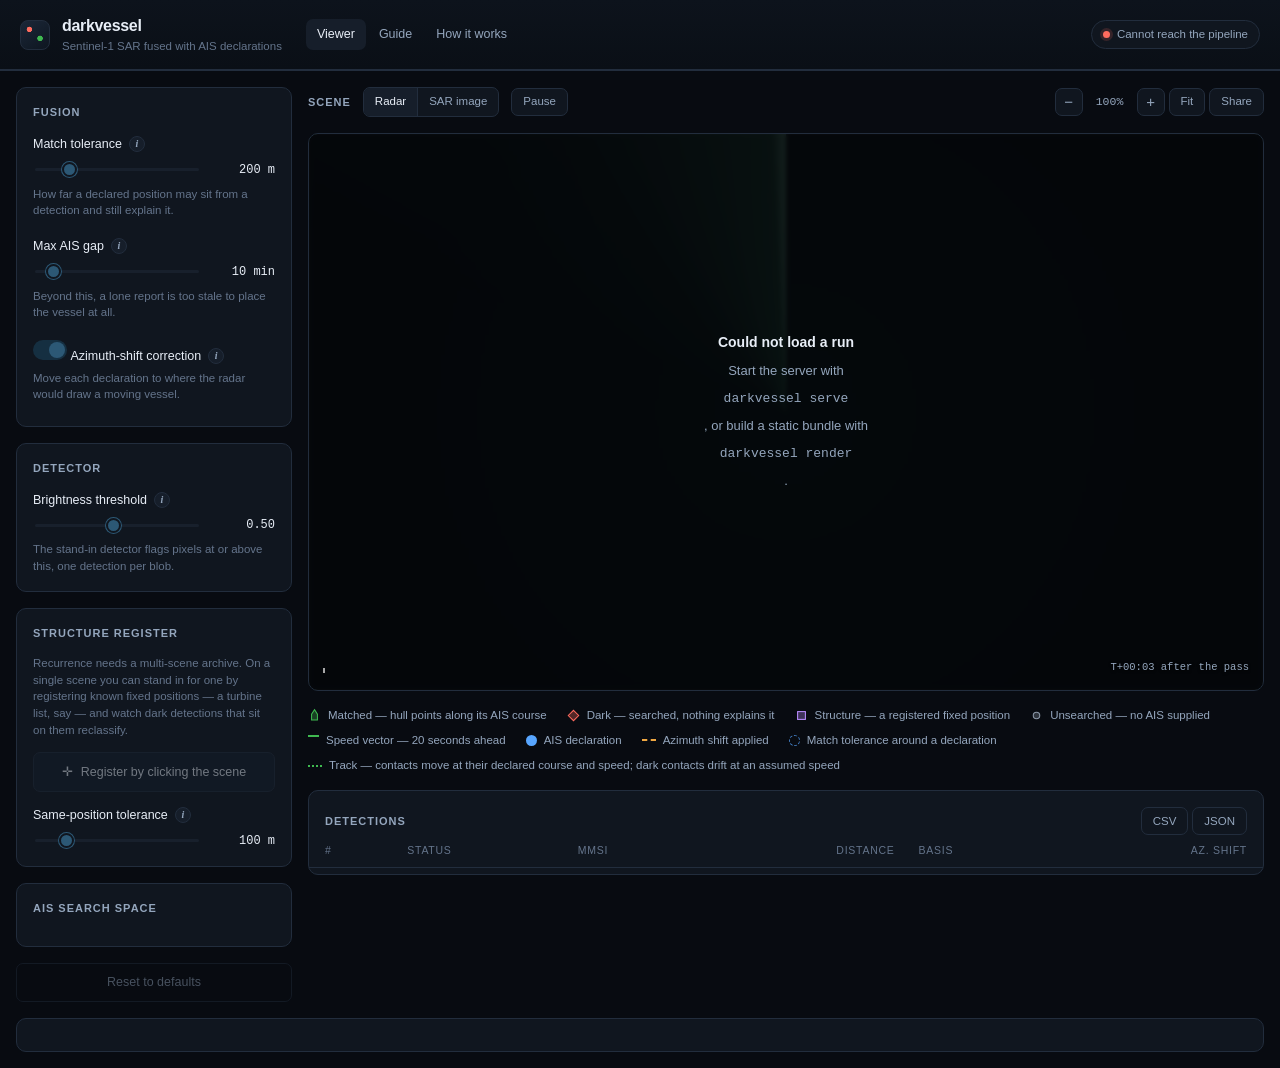
==== commit 8e1b674b: "Stop the scene overlay hiding its own focusable detections #overlay carried aria-hidden="true" while" ====
--- a/src/darkvessel/web/static/index.html
+++ b/src/darkvessel/web/static/index.html
@@ -173,7 +173,9 @@
       <div class="stage-inner" id="stage-inner">
         <canvas id="scene-canvas" aria-hidden="true"></canvas>
         <div class="sweep-clip radar-only" aria-hidden="true"><div class="sweep" id="sweep"></div></div>
-        <svg id="overlay" xmlns="http://www.w3.org/2000/svg" aria-hidden="true"></svg>
+        <!-- Not aria-hidden: it holds the focusable detection marks. Its decorative
+             layers are hidden one by one in app.js. -->
+        <svg id="overlay" xmlns="http://www.w3.org/2000/svg"></svg>
       </div>
       <div class="stage-state" id="stage-state" hidden></div>
       <div class="scalebar" id="scalebar" aria-hidden="true"><span></span><em></em></div>
--- a/src/darkvessel/web/static/styles.css
+++ b/src/darkvessel/web/static/styles.css
@@ -41,7 +41,11 @@
 
 html, body {
   margin: 0;
-  overflow-x: hidden;
+  /* `clip`, not `hidden`: `hidden` makes these scroll containers, and a sticky descendant
+     then has no scrollport to stick to — it silently scrolls away instead. That affects the
+     viewer's control and inspector columns as well as the contents rail on the doc pages.
+     `clip` suppresses the same overflow without creating a scroll container. */
+  overflow-x: clip;
   background: var(--bg);
   color: var(--text);
   font-family: var(--sans);
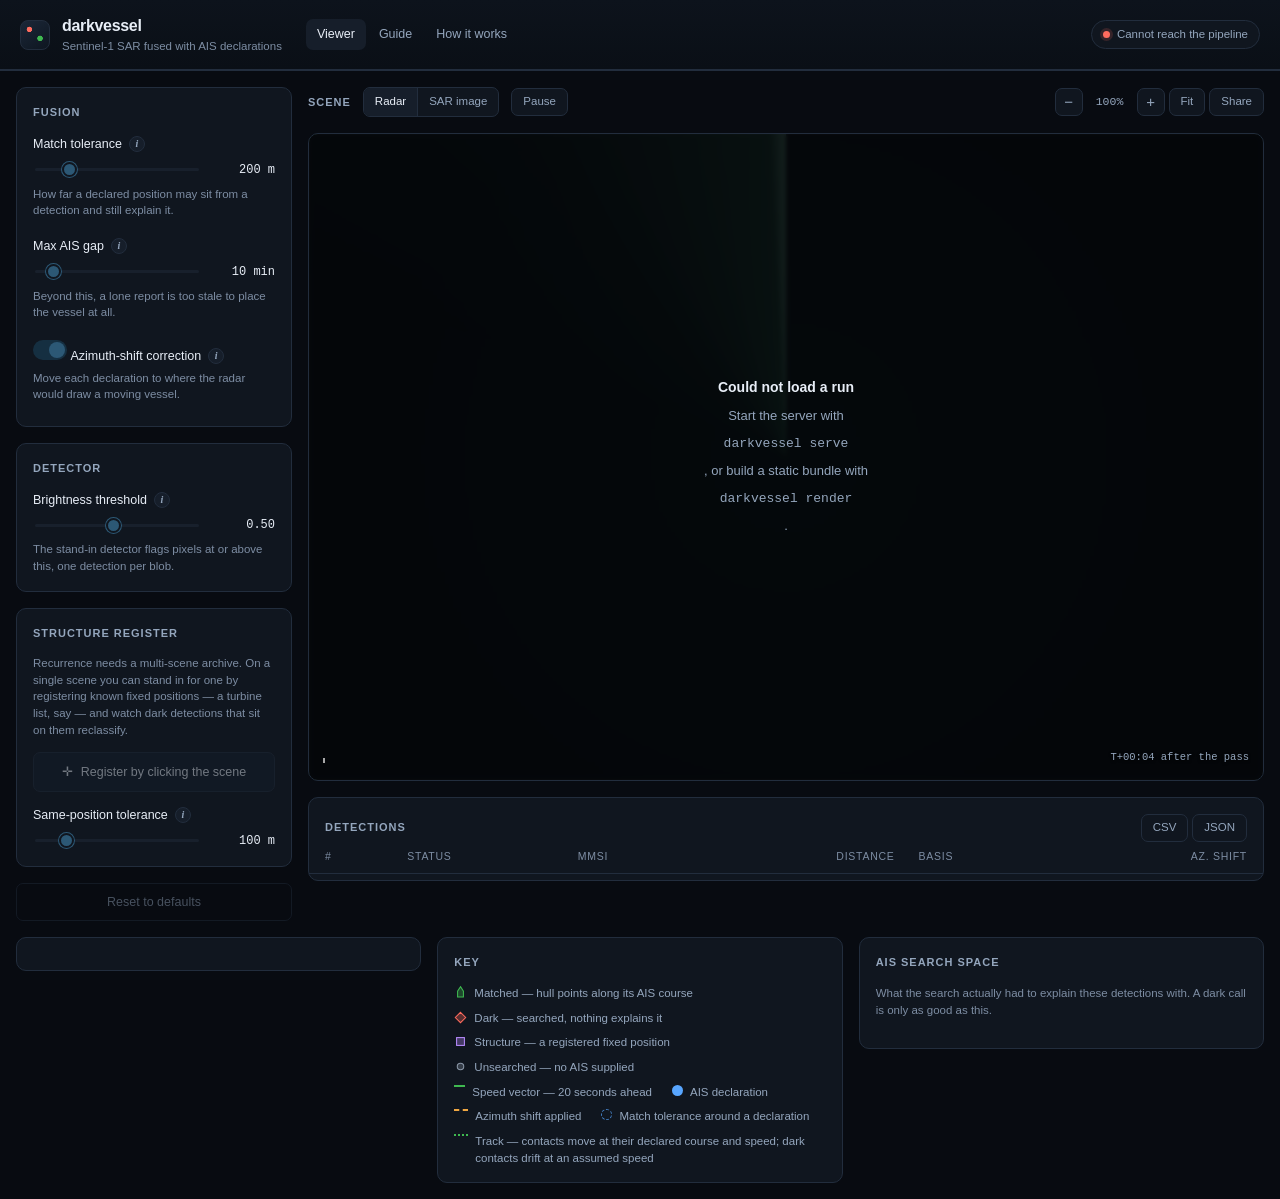
==== commit a2f6d527: "Fill the empty column beside the scene, and give the scene the room The inspector column was 345 px " ====
--- a/src/darkvessel/web/static/index.html
+++ b/src/darkvessel/web/static/index.html
@@ -33,9 +33,9 @@
   </div>
 </header>
 
-<div class="counts" id="counts" role="group" aria-label="Detection counts — select to filter">
+<section class="counts" id="counts" aria-label="Detection counts — select to filter">
   <!-- filled by app.js -->
-</div>
+</section>
 
 <main class="layout">
 
@@ -123,11 +123,6 @@
       </div>
       <ul class="chiplist" id="register-list" aria-label="Registered positions"></ul>
       <button type="button" class="btn btn-quiet" id="clear-structures" hidden>Clear register</button>
-    </section>
-
-    <section class="panel" id="ais-panel">
-      <h2 class="panel-title">AIS search space</h2>
-      <div id="ais-summary"></div>
     </section>
 
     <button type="button" class="btn btn-quiet" id="reset">Reset to defaults</button>
@@ -182,17 +177,6 @@
       <div class="motion-clock" id="motion-clock" aria-hidden="true"></div>
     </div>
 
-    <ul class="legend" aria-label="Legend">
-      <li><svg class="key-glyph" viewBox="-10 -10 20 20" aria-hidden="true"><path class="g-matched" d="M0 -9 L4.5 -2 L4.5 7 L-4.5 7 L-4.5 -2 Z"/></svg>Matched — hull points along its AIS course</li>
-      <li><svg class="key-glyph" viewBox="-10 -10 20 20" aria-hidden="true"><path class="g-dark" d="M0 -8 L8 0 L0 8 L-8 0 Z"/></svg>Dark — searched, nothing explains it</li>
-      <li><svg class="key-glyph" viewBox="-10 -10 20 20" aria-hidden="true"><rect class="g-structure" x="-6" y="-6" width="12" height="12"/></svg>Structure — a registered fixed position</li>
-      <li><svg class="key-glyph" viewBox="-10 -10 20 20" aria-hidden="true"><circle class="g-unsearched" r="5"/></svg>Unsearched — no AIS supplied</li>
-      <li><span class="key key-vector" aria-hidden="true"></span>Speed vector — 20 seconds ahead</li>
-      <li><span class="key key-decl" aria-hidden="true"></span>AIS declaration</li>
-      <li><span class="key key-shift" aria-hidden="true"></span>Azimuth shift applied</li>
-      <li><span class="key key-tol" aria-hidden="true"></span>Match tolerance around a declaration</li>
-      <li><span class="key key-trail" aria-hidden="true"></span>Track — contacts move at their declared course and speed; dark contacts drift at an assumed speed</li>
-    </ul>
 
     <section class="panel panel-table">
       <div class="panel-head">
@@ -224,9 +208,33 @@
   </section>
 
   <!-- ─────────────── inspector ─────────────── -->
-  <aside class="col col-inspector" aria-label="Detection inspector">
+  <aside class="col col-inspector" aria-label="Inspector and scene reference">
     <section class="panel panel-inspector" id="inspector" aria-live="polite">
       <!-- filled by app.js -->
+    </section>
+
+    <!-- The key sits beside the scene rather than under it: it is read while looking at the
+         radar, and the column to the right of a square scene was otherwise empty. -->
+    <section class="panel panel-legend">
+      <h2 class="panel-title">Key</h2>
+      <ul class="legend" aria-label="Legend">
+      <li><svg class="key-glyph" viewBox="-10 -10 20 20" aria-hidden="true"><path class="g-matched" d="M0 -9 L4.5 -2 L4.5 7 L-4.5 7 L-4.5 -2 Z"/></svg>Matched — hull points along its AIS course</li>
+      <li><svg class="key-glyph" viewBox="-10 -10 20 20" aria-hidden="true"><path class="g-dark" d="M0 -8 L8 0 L0 8 L-8 0 Z"/></svg>Dark — searched, nothing explains it</li>
+      <li><svg class="key-glyph" viewBox="-10 -10 20 20" aria-hidden="true"><rect class="g-structure" x="-6" y="-6" width="12" height="12"/></svg>Structure — a registered fixed position</li>
+      <li><svg class="key-glyph" viewBox="-10 -10 20 20" aria-hidden="true"><circle class="g-unsearched" r="5"/></svg>Unsearched — no AIS supplied</li>
+      <li><span class="key key-vector" aria-hidden="true"></span>Speed vector — 20 seconds ahead</li>
+      <li><span class="key key-decl" aria-hidden="true"></span>AIS declaration</li>
+      <li><span class="key key-shift" aria-hidden="true"></span>Azimuth shift applied</li>
+      <li><span class="key key-tol" aria-hidden="true"></span>Match tolerance around a declaration</li>
+      <li><span class="key key-trail" aria-hidden="true"></span>Track — contacts move at their declared course and speed; dark contacts drift at an assumed speed</li>
+      </ul>
+    </section>
+
+    <section class="panel" id="ais-panel">
+      <h2 class="panel-title">AIS search space</h2>
+      <p class="hint hint-block">What the search actually had to explain these detections
+        with. A dark call is only as good as this.</p>
+      <div id="ais-summary"></div>
     </section>
   </aside>
 </main>
--- a/src/darkvessel/web/static/styles.css
+++ b/src/darkvessel/web/static/styles.css
@@ -13,7 +13,9 @@
 
   --text:      #e8eef7;
   --muted:     #94a6bd;
-  --faint:     #64748b;
+  /* Contrast-checked against --bg, --panel and --panel-2: the old #64748b sat at 3.5-4.1:1
+     and failed WCAG AA for the hint text, captions and table headers that use it. */
+  --faint:     #7d8da3;
 
   --accent:    #4ea8de;
   --accent-dim:#1d4e6b;
@@ -338,7 +340,8 @@
 .stage {
   position: relative;
   aspect-ratio: 1 / 1;
-  max-height: 62vh;
+  /* The key moved into the right-hand column, so the scene can take the height it left. */
+  max-height: 72vh;
   background:
     linear-gradient(rgba(255,255,255,.02) 1px, transparent 1px) 0 0 / 100% 40px,
     linear-gradient(90deg, rgba(255,255,255,.02) 1px, transparent 1px) 0 0 / 40px 100%,
@@ -548,6 +551,12 @@
   font-size: 11.5px; color: var(--muted);
 }
 .legend li { display: flex; align-items: center; gap: 7px; }
+
+/* In the right-hand column the key reads as a list, one entry per line, so a long label
+   wraps under its own glyph instead of colliding with the next entry. */
+.panel-legend .legend { flex-direction: column; flex-wrap: nowrap; gap: 9px; }
+.panel-legend .legend li { align-items: flex-start; line-height: 1.45; }
+.panel-legend .legend .key, .panel-legend .legend .key-glyph { margin-top: 1px; }
 .key { width: 11px; height: 11px; flex: none; }
 .key-matched   { border: 2px solid var(--matched); }
 .key-dark      { border: 2px solid var(--dark); }
@@ -765,6 +774,13 @@
   .col-inspector { grid-column: 1 / -1; position: static; }
   .panel-inspector { min-height: 0; }
   .inspector-empty { min-height: 140px; }
+  /* Full width again: the key goes back to flowing across, and the three panels share the row. */
+  .col-inspector { display: grid; grid-template-columns: repeat(auto-fit, minmax(290px, 1fr)); align-items: start; }
+  .panel-legend .legend { flex-direction: row; flex-wrap: wrap; gap: 8px 20px; }
+}
+
+@media (max-width: 900px) {
+  .col-inspector { grid-template-columns: minmax(0, 1fr); }
 }
 
 @media (max-width: 900px) {
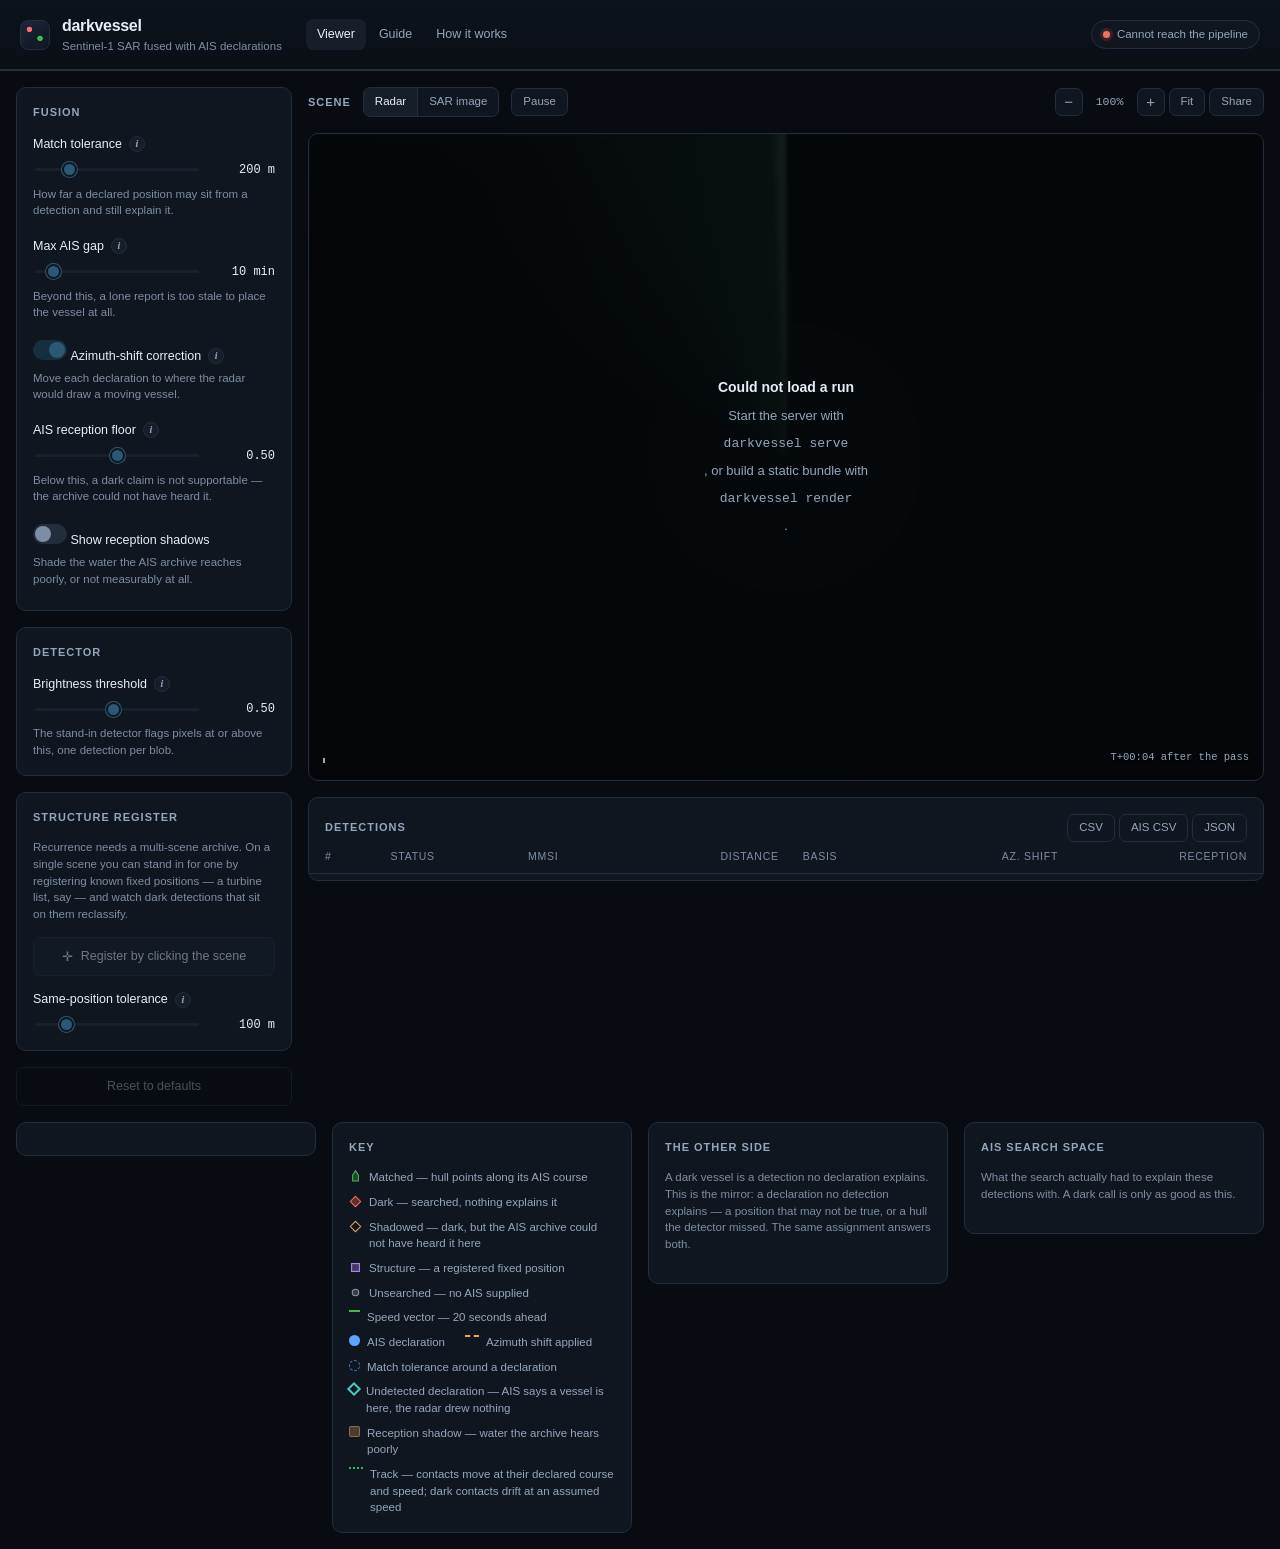
==== commit bea7f9a0: "Show reception and the other side of the fusion in the viewer Controls: an AIS reception floor slide" ====
--- a/src/darkvessel/web/static/index.html
+++ b/src/darkvessel/web/static/index.html
@@ -79,6 +79,29 @@
               <button type="button" class="info" aria-label="About azimuth-shift correction" aria-describedby="tip-azimuth">i</button>
               <span class="info-tip" role="tooltip" id="tip-azimuth"><b>What it is:</b> SAR draws a moving vessel displaced along the satellite's track, in proportion to its speed towards the radar.<br><b>Use:</b> leave it on so a fast vessel's AIS report is moved to where the radar actually drew it. Off, the fast vessel reads dark.<br><b>On the radar:</b> the orange dashed line from raw to corrected position.</span></span>
             <span class="hint">Move each declaration to where the radar would draw a moving vessel.</span>
+          </span>
+        </label>
+      </div>
+
+      <div class="field">
+        <div class="field-label">
+          <label for="reception-floor">AIS reception floor</label>
+          <button type="button" class="info" aria-label="About the AIS reception floor" aria-describedby="tip-reception">i</button>
+          <span class="info-tip" role="tooltip" id="tip-reception"><b>What it is:</b> how reliably the archive must hear this water before a detection's silence counts as evidence. Reception is estimated from how often the vessels the archive <em>does</em> hold report, near each place.<br><b>Use:</b> raise it and dark detections standing where AIS barely reaches are reported <em>shadowed</em> instead — the search could not have seen them. A detection with no reception estimate at all stays dark, never shadowed: an absence of evidence is not evidence.<br><b>On the radar:</b> turn on the reception overlay to see the shadows.</span>
+        </div>
+        <div class="field-row">
+          <input type="range" id="reception-floor" min="0" max="1" step="0.05" value="0.5">
+          <output for="reception-floor" id="reception-floor-out" class="num">0.50</output>
+        </div>
+        <p class="hint">Below this, a dark claim is not supportable — the archive could not have heard it.</p>
+      </div>
+
+      <div class="field field-toggle">
+        <label class="switch" for="reception-overlay">
+          <input type="checkbox" id="reception-overlay">
+          <span class="switch-text">
+            <span class="field-label">Show reception shadows</span>
+            <span class="hint">Shade the water the AIS archive reaches poorly, or not measurably at all.</span>
           </span>
         </label>
       </div>
@@ -184,6 +207,8 @@
         <div class="viewer-tools">
           <button type="button" class="icon-btn icon-btn-wide" id="export-csv"
                   title="Download the detections as CSV">CSV</button>
+          <button type="button" class="icon-btn icon-btn-wide" id="export-declarations"
+                  title="Download the AIS declarations and their verdicts as CSV">AIS CSV</button>
           <button type="button" class="icon-btn icon-btn-wide" id="export-json"
                   title="Download the whole run as JSON">JSON</button>
         </div>
@@ -199,6 +224,7 @@
               <th scope="col" class="right">Distance</th>
               <th scope="col">Basis</th>
               <th scope="col" class="right">Az. shift</th>
+              <th scope="col" class="right">Reception</th>
             </tr>
           </thead>
           <tbody id="detections-body"></tbody>
@@ -220,14 +246,25 @@
       <ul class="legend" aria-label="Legend">
       <li><svg class="key-glyph" viewBox="-10 -10 20 20" aria-hidden="true"><path class="g-matched" d="M0 -9 L4.5 -2 L4.5 7 L-4.5 7 L-4.5 -2 Z"/></svg>Matched — hull points along its AIS course</li>
       <li><svg class="key-glyph" viewBox="-10 -10 20 20" aria-hidden="true"><path class="g-dark" d="M0 -8 L8 0 L0 8 L-8 0 Z"/></svg>Dark — searched, nothing explains it</li>
+      <li><svg class="key-glyph" viewBox="-10 -10 20 20" aria-hidden="true"><path class="g-shadowed" d="M0 -8 L8 0 L0 8 L-8 0 Z"/></svg>Shadowed — dark, but the AIS archive could not have heard it here</li>
       <li><svg class="key-glyph" viewBox="-10 -10 20 20" aria-hidden="true"><rect class="g-structure" x="-6" y="-6" width="12" height="12"/></svg>Structure — a registered fixed position</li>
       <li><svg class="key-glyph" viewBox="-10 -10 20 20" aria-hidden="true"><circle class="g-unsearched" r="5"/></svg>Unsearched — no AIS supplied</li>
       <li><span class="key key-vector" aria-hidden="true"></span>Speed vector — 20 seconds ahead</li>
       <li><span class="key key-decl" aria-hidden="true"></span>AIS declaration</li>
       <li><span class="key key-shift" aria-hidden="true"></span>Azimuth shift applied</li>
       <li><span class="key key-tol" aria-hidden="true"></span>Match tolerance around a declaration</li>
+      <li><span class="key key-undetected" aria-hidden="true"></span>Undetected declaration — AIS says a vessel is here, the radar drew nothing</li>
+      <li><span class="key key-shadow" aria-hidden="true"></span>Reception shadow — water the archive hears poorly</li>
       <li><span class="key key-trail" aria-hidden="true"></span>Track — contacts move at their declared course and speed; dark contacts drift at an assumed speed</li>
       </ul>
+    </section>
+
+    <section class="panel" id="declarations-panel">
+      <h2 class="panel-title">The other side</h2>
+      <p class="hint hint-block">A dark vessel is a detection no declaration explains. This is
+        the mirror: a declaration no detection explains — a position that may not be true, or a
+        hull the detector missed. The same assignment answers both.</p>
+      <div id="declaration-summary"></div>
     </section>
 
     <section class="panel" id="ais-panel">
--- a/src/darkvessel/web/static/styles.css
+++ b/src/darkvessel/web/static/styles.css
@@ -22,6 +22,12 @@
 
   --matched:   #3fb950;
   --dark:      #ff6b5e;
+  /* Dark, but on a search that could not have reached: warm like the dark rose, drained of
+     its alarm. Contrast-checked against --bg, --panel and --panel-2 at 7.5:1 or better. */
+  --shadowed:  #e0a06a;
+  /* The AIS side of the fusion: a declaration the radar drew nothing for. Teal keeps it
+     clear of --decl's blue, which marks a declaration that behaved. 8.8:1 or better. */
+  --undetected:#3fd0c0;
   --structure: #b98cff;
   --unsearched:#8b98a8;
   --decl:      #58a6ff;
@@ -165,6 +171,7 @@
 .stat-total     { color: var(--text); }
 .stat-matched   { color: var(--matched); }
 .stat-dark      { color: var(--dark); }
+.stat-shadowed  { color: var(--shadowed); }
 .stat-structure { color: var(--structure); }
 .stat-unsearched{ color: var(--unsearched); }
 .stat .stat-label { color: var(--muted); }
@@ -399,6 +406,7 @@
 .mark { cursor: pointer; --c: var(--unsearched); }
 .mark-matched   { --c: var(--matched); }
 .mark-dark      { --c: var(--dark); }
+.mark-shadowed  { --c: var(--shadowed); }
 .mark-structure { --c: var(--structure); }
 .mark-unsearched{ --c: var(--unsearched); }
 /* The halo is invisible but hit-testable: the glyphs are small, and a click anywhere in the
@@ -511,11 +519,23 @@
 .key-glyph { width: 13px; height: 13px; flex: none; overflow: visible; }
 .key-glyph .g-matched   { fill: rgba(63,185,80,.3);  stroke: var(--matched); stroke-width: 1.6; }
 .key-glyph .g-dark      { fill: rgba(255,107,94,.3); stroke: var(--dark); stroke-width: 1.6; }
+.key-glyph .g-shadowed  { fill: none; stroke: var(--shadowed); stroke-width: 1.6; }
 .key-glyph .g-structure { fill: rgba(185,140,255,.3);stroke: var(--structure); stroke-width: 1.6; }
 .key-glyph .g-unsearched{ fill: rgba(139,152,168,.3);stroke: var(--unsearched); stroke-width: 1.6; }
 .key-vector { height: 0; width: 14px; border-top: 2px solid var(--matched); }
 
 .decl-dot { fill: var(--decl); stroke: #05070b; stroke-width: 1; vector-effect: non-scaling-stroke; }
+.decl-dot.is-undetected { fill: var(--undetected); }
+.decl-undetected {
+  fill: none; stroke: var(--undetected); stroke-width: 1.4; stroke-dasharray: 3 3;
+  vector-effect: non-scaling-stroke;
+}
+
+/* The reception overlay: only the water that weakens a dark claim is shaded, so an unshaded
+   scene means the archive reaches everywhere in it. */
+.rx-cell { stroke: none; pointer-events: none; }
+.rx-low     { fill: var(--shadowed); }
+.rx-unknown { fill: var(--faint); }
 .decl-raw {
   fill: rgba(240,167,66,.22); stroke: var(--shift); stroke-width: 1.5;
   vector-effect: non-scaling-stroke;
@@ -540,6 +560,7 @@
   vector-effect: non-scaling-stroke; opacity: .45; stroke-dasharray: 1 4; }
 .trail-matched { --c: var(--matched); }
 .trail-dark { --c: var(--dark); }
+.trail-shadowed { --c: var(--shadowed); }
 .trail-structure { --c: var(--structure); }
 .trail-unsearched { --c: var(--unsearched); }
 
@@ -560,6 +581,11 @@
 .key { width: 11px; height: 11px; flex: none; }
 .key-matched   { border: 2px solid var(--matched); }
 .key-dark      { border: 2px solid var(--dark); }
+.key-shadowed  { border: 2px solid var(--shadowed); }
+.key-undetected{ border-radius: 0; background: none; border: 2px solid var(--undetected);
+                 transform: rotate(45deg); width: 10px; height: 10px; }
+.key-shadow    { border-radius: 2px; background: rgba(224,160,106,.28);
+                 border: 1px solid rgba(224,160,106,.45); }
 .key-structure { border: 2px solid var(--structure); }
 .key-unsearched{ border: 2px solid var(--unsearched); }
 .key-decl      { border-radius: 50%; background: var(--decl); }
@@ -603,6 +629,8 @@
 }
 .pill-matched   { background: rgba(63,185,80,.14);  color: var(--matched); }
 .pill-dark      { background: rgba(255,107,94,.14); color: var(--dark); }
+.pill-shadowed  { background: rgba(224,160,106,.14); color: var(--shadowed); }
+.pill-undetected{ background: rgba(63,208,192,.14);  color: var(--undetected); }
 .pill-structure { background: rgba(185,140,255,.14);color: var(--structure); }
 .pill-unsearched{ background: rgba(139,152,168,.14);color: var(--unsearched); }
 
@@ -639,6 +667,7 @@
 }
 .verdict-matched   { background: rgba(63,185,80,.07);  border-color: rgba(63,185,80,.28); }
 .verdict-dark      { background: rgba(255,107,94,.07); border-color: rgba(255,107,94,.28); }
+.verdict-shadowed  { background: rgba(224,160,106,.07);border-color: rgba(224,160,106,.28); }
 .verdict-structure { background: rgba(185,140,255,.07);border-color: rgba(185,140,255,.28); }
 .verdict-unsearched{ background: rgba(139,152,168,.07);border-color: rgba(139,152,168,.28); }
 .verdict strong { display: block; margin-bottom: 3px; font-size: 12px; }
@@ -664,7 +693,20 @@
 
 /* ───────────────────── document pages (guide, how it works) ───────────────────── */
 
-.doc { max-width: 860px; margin: 0 auto; padding: 36px 20px 80px; }
+.doc { max-width: 1148px; margin: 0 auto; padding: 36px 20px 80px; }
+
+/* The contents rail sits second in the source so a reader meets the prose first, and is
+   placed into the right-hand column explicitly rather than by source order. */
+.doc-grid {
+  display: grid;
+  grid-template-columns: minmax(0, 1fr) 216px;
+  gap: 0 44px;
+  align-items: start;
+}
+.doc-body { grid-column: 1; grid-row: 1; min-width: 0; }
+/* The first heading's top margin would push the prose below the rail it should line up with. */
+.doc-body > h2:first-child { margin-top: 0; }
+.doc-side { grid-column: 2; grid-row: 1; position: sticky; top: 88px; }
 .doc-hero { margin-bottom: 36px; }
 .doc-kicker {
   font-size: 11px; text-transform: uppercase; letter-spacing: .09em; color: var(--accent);
@@ -696,14 +738,77 @@
 }
 .doc figcaption { font-size: 12.5px; color: var(--faint); margin-top: 8px; }
 
-.toc {
-  display: flex; flex-wrap: wrap; gap: 6px; list-style: none; padding: 0; margin: 0 0 8px;
-}
+.toc-title {
+  font-size: 11px; text-transform: uppercase; letter-spacing: .09em;
+  color: var(--faint); margin: 0 0 10px;
+}
+.toc { list-style: none; padding: 0; margin: 0; }
 .toc a {
   display: block; font-size: 12.5px; text-decoration: none; color: var(--muted);
-  border: 1px solid var(--line); border-radius: 999px; padding: 4px 12px;
-}
-.toc a:hover { color: var(--text); border-color: #2e3d52; }
+  padding: 6px 0 6px 13px; border-left: 2px solid var(--line-soft); line-height: 1.4;
+}
+.toc a:hover { color: var(--text); border-left-color: #2e3d52; }
+/* "The entry matching the part of the page on screen" — set by docs.js as you scroll. */
+.toc a[aria-current="location"] {
+  color: var(--accent); border-left-color: var(--accent); background: rgba(78,168,222,.06);
+}
+
+.toc-foot {
+  margin-top: 16px; padding-top: 14px; border-top: 1px solid var(--line-soft);
+  font-size: 12px;
+}
+.toc-foot a { color: var(--muted); text-decoration: none; display: block; padding: 3px 0; }
+.toc-foot a:hover { color: var(--accent); }
+
+/* ── self-linking headings ── */
+.doc h2, .doc h3 { position: relative; }
+.anchor {
+  margin-left: 9px; text-decoration: none; color: var(--faint);
+  font-weight: 400; opacity: 0; transition: opacity .12s ease;
+}
+h2:hover > .anchor, h3:hover > .anchor, .anchor:focus-visible { opacity: 1; }
+.anchor:hover { color: var(--accent); }
+/* Never leave a keyboard user chasing an invisible control. */
+@media (hover: none) { .anchor { opacity: .45; } }
+
+/* ── copy button on code blocks ── */
+.pre-wrap { position: relative; margin: 14px 0; }
+.pre-wrap pre { margin: 0; }
+.copy-code {
+  position: absolute; top: 8px; right: 8px;
+  background: var(--panel-2); color: var(--muted);
+  border: 1px solid var(--line); border-radius: var(--radius-sm);
+  font: 500 11.5px var(--sans); padding: 4px 10px; cursor: pointer;
+  opacity: 0; transition: opacity .12s ease, color .12s ease;
+}
+.pre-wrap:hover .copy-code, .copy-code:focus-visible { opacity: 1; }
+.copy-code:hover { color: var(--text); border-color: #2e3d52; }
+.copy-code.is-failed { color: var(--shift); border-color: var(--shift); }
+@media (hover: none) { .copy-code { opacity: 1; } }
+
+/* ── back to top ── */
+.to-top {
+  position: fixed; right: 20px; bottom: 20px; z-index: 30;
+  background: var(--panel-2); color: var(--muted);
+  border: 1px solid var(--line); border-radius: 999px;
+  font: 500 12px var(--sans); padding: 9px 15px; cursor: pointer;
+  box-shadow: var(--shadow);
+}
+.to-top:hover { color: var(--text); border-color: #2e3d52; }
+
+/* ── glossary ── */
+.glossary {
+  margin: 18px 0 0; display: grid; gap: 0;
+  border: 1px solid var(--line); border-radius: var(--radius); overflow: hidden;
+}
+.glossary > div {
+  display: grid; grid-template-columns: 172px minmax(0, 1fr); gap: 4px 20px;
+  padding: 13px 18px; background: var(--panel);
+}
+.glossary > div + div { border-top: 1px solid var(--line-soft); }
+.glossary dt { font-weight: 600; font-size: 13.5px; color: var(--text); }
+.glossary dd { margin: 0; font-size: 13.5px; color: #c9d4e3; line-height: 1.6; }
+.glossary dt .term-abbr { display: block; font-weight: 400; font-size: 11.5px; color: var(--faint); }
 
 .steps { list-style: none; counter-reset: step; padding: 0; margin: 18px 0 0; display: grid; gap: 12px; }
 .steps > li {
@@ -743,6 +848,10 @@
   text-align: left; padding: 9px 12px; border-bottom: 1px solid var(--line-soft); color: #c9d4e3;
 }
 .shortcuts th { font-weight: 500; color: var(--faint); font-size: 11px; text-transform: uppercase; letter-spacing: .07em; }
+.shortcuts th[scope="row"] { text-transform: none; font-size: 12.5px; color: var(--muted); vertical-align: top; }
+.shortcuts td strong { color: var(--text); }
+.cell-sub { display: block; font-size: 10.5px; color: var(--faint); text-transform: none; letter-spacing: 0; font-weight: 400; }
+.table-note { font-size: 12.5px; color: var(--faint); margin-top: 10px; }
 kbd {
   font-family: var(--mono); font-size: 11.5px; padding: 2px 6px; border-radius: 4px;
   background: var(--panel-2); border: 1px solid var(--line); border-bottom-width: 2px; color: var(--text);
@@ -797,8 +906,29 @@
 
 /* Four stat cards cannot fit a phone at a legible minimum, so they pair up instead of
    forcing the page wider than the viewport. */
+/* Below this the prose column would be squeezed by the rail, so the contents go back to
+   being a plain block above the text and stop sticking. */
+@media (max-width: 1080px) {
+  .doc { max-width: 860px; }
+  .doc-grid { grid-template-columns: minmax(0, 1fr); }
+  .doc-side {
+    grid-column: 1; grid-row: 1; position: static;
+    margin-bottom: 30px; padding-bottom: 20px; border-bottom: 1px solid var(--line);
+  }
+  .doc-body { grid-row: 2; }
+  .toc { display: flex; flex-wrap: wrap; gap: 6px; }
+  .toc a {
+    border-left: 0; border: 1px solid var(--line); border-radius: 999px; padding: 4px 12px;
+  }
+  .toc a:hover { border-color: #2e3d52; }
+  .toc a[aria-current="location"] { border-color: var(--accent); }
+  .toc-foot { display: none; }
+}
+
 @media (max-width: 660px) {
   .counts { grid-template-columns: repeat(2, minmax(0, 1fr)); }
+  .glossary > div { grid-template-columns: minmax(0, 1fr); gap: 5px; }
+  .to-top { right: 12px; bottom: 12px; }
   .scene-meta dd { font-size: 11.5px; }
   .legend { gap: 6px 14px; font-size: 11px; }
   .insp-crop { width: 60px; height: 60px; }
@@ -840,3 +970,21 @@
   font-size: 11.5px; color: var(--muted);
 }
 .share-pop #share-native { margin-top: 10px; }
+
+/* ───────────────────── the AIS side of the fusion ───────────────────── */
+
+.sub-title {
+  margin: 18px 0 8px; font-family: var(--sans); font-size: 12px; font-weight: 600;
+  letter-spacing: .04em; text-transform: uppercase; color: var(--muted);
+}
+
+.decl-list { list-style: none; margin: 12px 0 0; padding: 0; display: grid; gap: 6px; }
+.decl-list li {
+  border-left: 2px solid var(--undetected);
+  background: rgba(63,208,192,.06);
+  padding: 6px 10px; border-radius: 0 var(--radius-sm) var(--radius-sm) 0;
+  font-size: 12px;
+}
+.decl-list strong { font-family: var(--mono); font-size: 11.5px; color: var(--undetected); }
+.decl-list span { display: block; margin-top: 2px; color: var(--faint); font-size: 11px; }
+
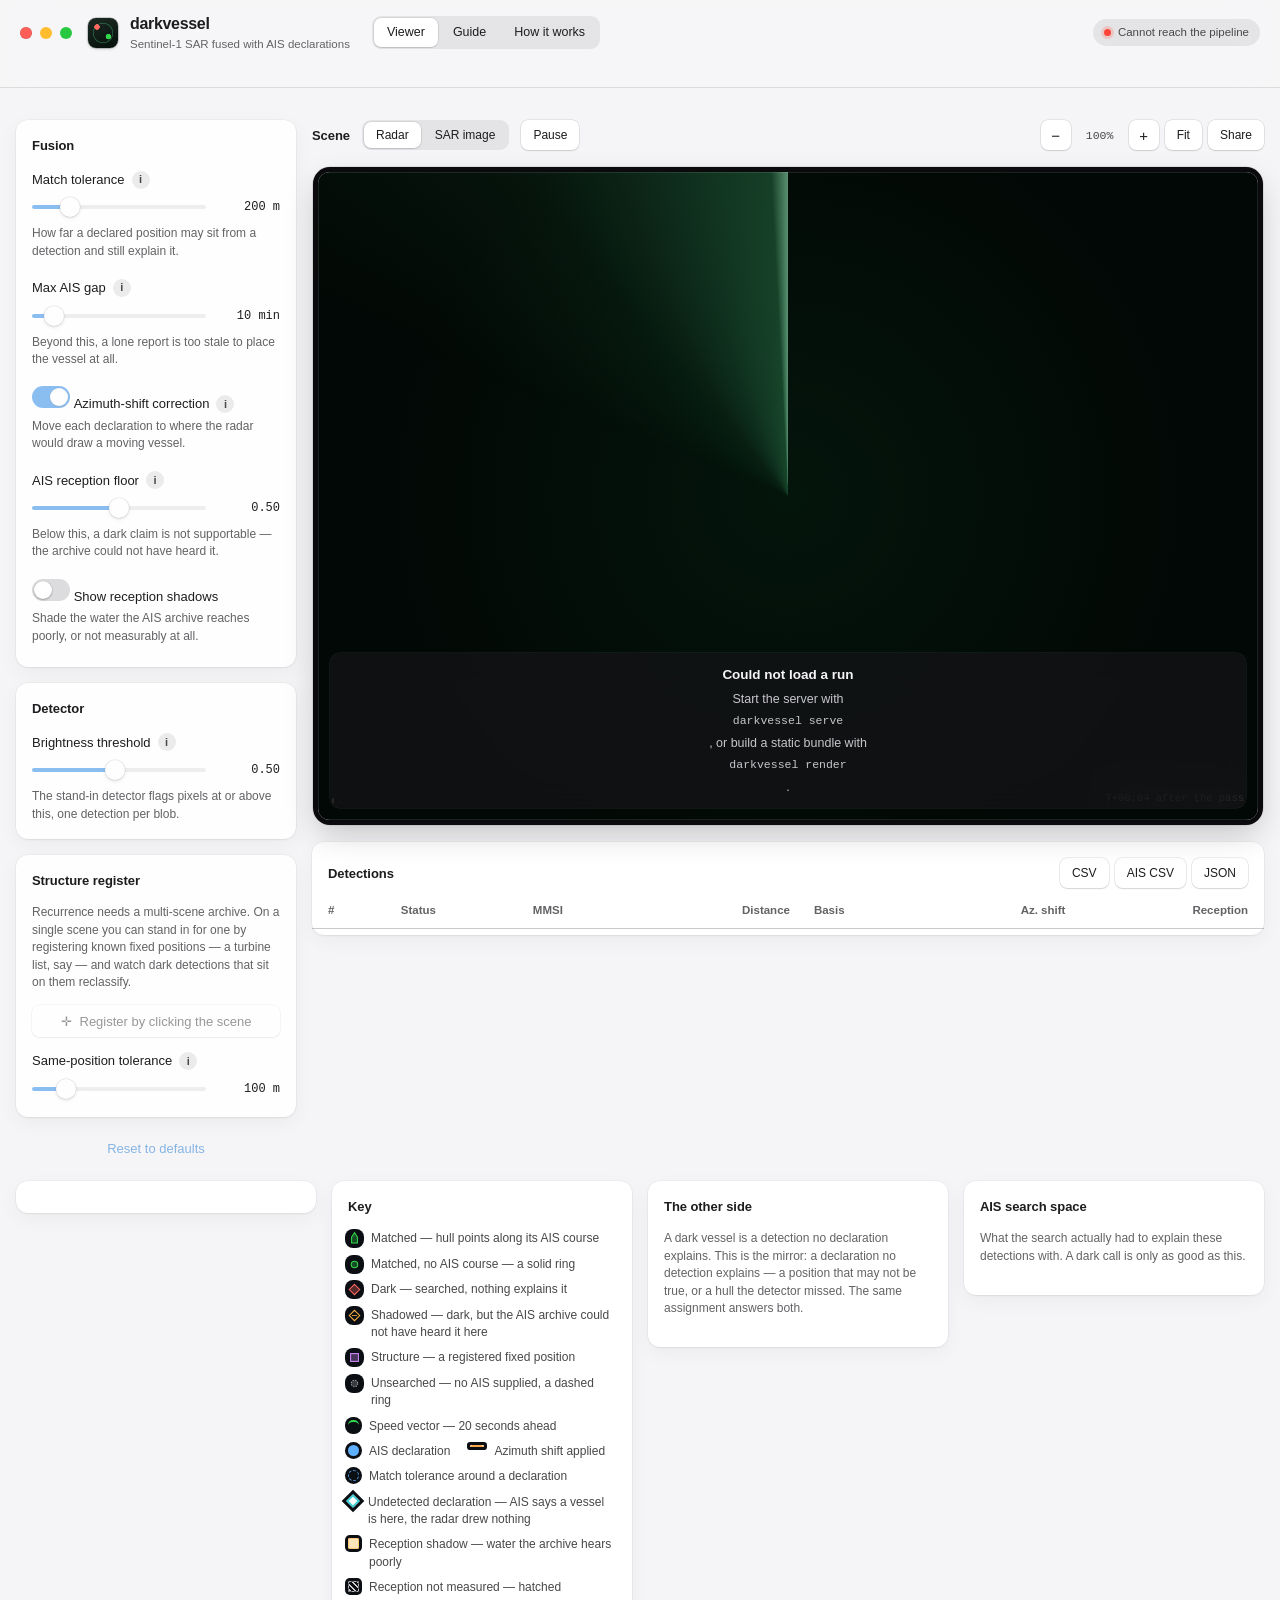
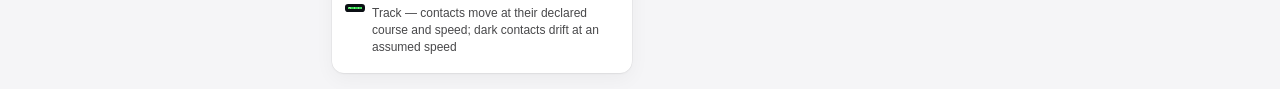
==== commit e88ac54b: "Give the viewer and docs a macOS look, and fix its layout on every width The stylesheet is rebuilt o" ====
--- a/src/darkvessel/web/static/index.html
+++ b/src/darkvessel/web/static/index.html
@@ -245,16 +245,18 @@
       <h2 class="panel-title">Key</h2>
       <ul class="legend" aria-label="Legend">
       <li><svg class="key-glyph" viewBox="-10 -10 20 20" aria-hidden="true"><path class="g-matched" d="M0 -9 L4.5 -2 L4.5 7 L-4.5 7 L-4.5 -2 Z"/></svg>Matched — hull points along its AIS course</li>
+      <li><svg class="key-glyph" viewBox="-10 -10 20 20" aria-hidden="true"><circle class="g-matched" r="5"/></svg>Matched, no AIS course — a solid ring</li>
       <li><svg class="key-glyph" viewBox="-10 -10 20 20" aria-hidden="true"><path class="g-dark" d="M0 -8 L8 0 L0 8 L-8 0 Z"/></svg>Dark — searched, nothing explains it</li>
-      <li><svg class="key-glyph" viewBox="-10 -10 20 20" aria-hidden="true"><path class="g-shadowed" d="M0 -8 L8 0 L0 8 L-8 0 Z"/></svg>Shadowed — dark, but the AIS archive could not have heard it here</li>
+      <li><svg class="key-glyph" viewBox="-10 -10 20 20" aria-hidden="true"><path class="g-shadowed" d="M0 -8 L8 0 L0 8 L-8 0 Z"/><path class="g-shadowed g-detail" d="M-4 0 L4 0"/></svg>Shadowed — dark, but the AIS archive could not have heard it here</li>
       <li><svg class="key-glyph" viewBox="-10 -10 20 20" aria-hidden="true"><rect class="g-structure" x="-6" y="-6" width="12" height="12"/></svg>Structure — a registered fixed position</li>
-      <li><svg class="key-glyph" viewBox="-10 -10 20 20" aria-hidden="true"><circle class="g-unsearched" r="5"/></svg>Unsearched — no AIS supplied</li>
+      <li><svg class="key-glyph" viewBox="-10 -10 20 20" aria-hidden="true"><circle class="g-unsearched" r="5" stroke-dasharray="2 2"/></svg>Unsearched — no AIS supplied, a dashed ring</li>
       <li><span class="key key-vector" aria-hidden="true"></span>Speed vector — 20 seconds ahead</li>
       <li><span class="key key-decl" aria-hidden="true"></span>AIS declaration</li>
       <li><span class="key key-shift" aria-hidden="true"></span>Azimuth shift applied</li>
       <li><span class="key key-tol" aria-hidden="true"></span>Match tolerance around a declaration</li>
       <li><span class="key key-undetected" aria-hidden="true"></span>Undetected declaration — AIS says a vessel is here, the radar drew nothing</li>
       <li><span class="key key-shadow" aria-hidden="true"></span>Reception shadow — water the archive hears poorly</li>
+      <li><span class="key key-shadow-unknown" aria-hidden="true"></span>Reception not measured — hatched</li>
       <li><span class="key key-trail" aria-hidden="true"></span>Track — contacts move at their declared course and speed; dark contacts drift at an assumed speed</li>
       </ul>
     </section>
--- a/src/darkvessel/web/static/styles.css
+++ b/src/darkvessel/web/static/styles.css
@@ -1,45 +1,100 @@
-/* darkvessel viewer — Operate-mode analyst UI.
-   Dark by default: SAR imagery is read against black, and a light chrome around a black
-   scene fights it for attention. */
+/* darkvessel viewer — Operate-mode analyst UI, in the macOS idiom.
+   The chrome follows the system appearance, light or dark, the way a Mac app does. The scene
+   itself is always a dark display: SAR imagery and the radar plot are read against black, and
+   a light surround only frames them, like a MacBook's screen in its bezel.
+
+   Every text colour below is contrast-checked at WCAG AA (4.5:1) against --bg, --panel and
+   --panel-2 of its own appearance; the status colours inside the stage against the stage. */
 
 :root {
-  color-scheme: dark;
-
-  --bg:        #080b11;
-  --panel:     #10161f;
-  --panel-2:   #161e2a;
-  --line:      #222d3d;
-  --line-soft: #1a2432;
-
-  --text:      #e8eef7;
-  --muted:     #94a6bd;
-  /* Contrast-checked against --bg, --panel and --panel-2: the old #64748b sat at 3.5-4.1:1
-     and failed WCAG AA for the hint text, captions and table headers that use it. */
-  --faint:     #7d8da3;
-
-  --accent:    #4ea8de;
-  --accent-dim:#1d4e6b;
-
-  --matched:   #3fb950;
-  --dark:      #ff6b5e;
-  /* Dark, but on a search that could not have reached: warm like the dark rose, drained of
-     its alarm. Contrast-checked against --bg, --panel and --panel-2 at 7.5:1 or better. */
-  --shadowed:  #e0a06a;
+  color-scheme: light dark;
+
+  /* Light appearance (macOS Aqua). */
+  --bg:          #f5f5f7;
+  --panel:       #ffffff;
+  --panel-2:     #ededf0;
+  --control:     #ffffff;
+  --control-on:  #ffffff;
+  --fill:        rgba(120, 120, 128, .14);
+  --fill-strong: rgba(120, 120, 128, .26);
+  --line:        rgba(0, 0, 0, .11);
+  --line-soft:   rgba(0, 0, 0, .065);
+  --toolbar:     rgba(246, 246, 248, .78);
+
+  --text:        #1d1d1f;
+  --text-2:      #3a3a3c;
+  --muted:       #48484a;
+  --faint:       #636366;
+
+  --accent:      #0066cc;
+  --accent-fill: #0071e3;
+  --on-accent:   #ffffff;
+
+  --matched:     #1b7c34;
+  --dark:        #c9001a;
+  /* Dark, but on a search that could not have reached: warm like the dark red, drained of
+     its alarm. */
+  --shadowed:    #9a5200;
   /* The AIS side of the fusion: a declaration the radar drew nothing for. Teal keeps it
-     clear of --decl's blue, which marks a declaration that behaved. 8.8:1 or better. */
-  --undetected:#3fd0c0;
-  --structure: #b98cff;
-  --unsearched:#8b98a8;
-  --decl:      #58a6ff;
-  --shift:     #f0a742;
-
-  --radius:    10px;
-  --radius-sm: 7px;
+     clear of --decl's blue, which marks a declaration that behaved. */
+  --undetected:  #00767a;
+  --structure:   #8438a8;
+  --unsearched:  #636366;
+  --decl:        #0066cc;
+  --shift:       #a64b00;
+
+  --radius:      12px;
+  --radius-sm:   8px;
 
   --mono: ui-monospace, "SF Mono", SFMono-Regular, Menlo, Consolas, monospace;
-  --sans: -apple-system, BlinkMacSystemFont, "Segoe UI", Inter, Roboto, Helvetica, Arial, sans-serif;
-
-  --shadow: 0 1px 2px rgba(0,0,0,.4), 0 8px 24px rgba(0,0,0,.28);
+  --sans: -apple-system, BlinkMacSystemFont, "SF Pro Text", "Helvetica Neue", "Segoe UI", Inter, Roboto, Arial, sans-serif;
+  --display: -apple-system, BlinkMacSystemFont, "SF Pro Display", "Helvetica Neue", "Segoe UI", Inter, Roboto, Arial, sans-serif;
+
+  --shadow-panel: 0 0 0 .5px rgba(0, 0, 0, .06), 0 1px 2px rgba(0, 0, 0, .05), 0 6px 20px rgba(0, 0, 0, .045);
+  --shadow-control: 0 0 0 .5px rgba(0, 0, 0, .14), 0 1px 1.5px rgba(0, 0, 0, .1);
+  --shadow-pop: 0 0 0 .5px rgba(0, 0, 0, .12), 0 10px 36px rgba(0, 0, 0, .18), 0 2px 8px rgba(0, 0, 0, .08);
+  --focus: 0 0 0 3.5px color-mix(in srgb, var(--accent-fill) 55%, transparent);
+
+  --topbar-h: 64px;
+}
+
+@media (prefers-color-scheme: dark) {
+  :root {
+    /* Dark appearance (macOS Dark Aqua). */
+    --bg:          #1e1e20;
+    --panel:       #2a2a2d;
+    --panel-2:     #323236;
+    --control:     #58585d;
+    --control-on:  #6b6b70;
+    --fill:        rgba(120, 120, 128, .24);
+    --fill-strong: rgba(120, 120, 128, .4);
+    --line:        rgba(255, 255, 255, .11);
+    --line-soft:   rgba(255, 255, 255, .065);
+    --toolbar:     rgba(40, 40, 43, .76);
+
+    --text:        #f5f5f7;
+    --text-2:      #dcdce0;
+    --muted:       #d1d1d6;
+    --faint:       #a1a1a6;
+
+    --accent:      #4aa3ff;
+    /* A shade deeper than the system's #0a84ff, which carries white text at only 3.6:1. */
+    --accent-fill: #0a74e0;
+    --on-accent:   #ffffff;
+
+    --matched:     #32d74b;
+    --dark:        #ff6961;
+    --shadowed:    #ffb340;
+    --undetected:  #40d0d8;
+    --structure:   #d18cff;
+    --unsearched:  #a1a1a6;
+    --decl:        #5eb0ff;
+    --shift:       #ffa94d;
+
+    --shadow-panel: 0 0 0 .5px rgba(255, 255, 255, .08), 0 1px 2px rgba(0, 0, 0, .3), 0 8px 24px rgba(0, 0, 0, .25);
+    --shadow-control: 0 0 0 .5px rgba(0, 0, 0, .5), inset 0 .5px 0 rgba(255, 255, 255, .14);
+    --shadow-pop: 0 0 0 .5px rgba(255, 255, 255, .12), 0 12px 40px rgba(0, 0, 0, .5);
+  }
 }
 
 * { box-sizing: border-box; }
@@ -52,7 +107,8 @@
   /* `clip`, not `hidden`: `hidden` makes these scroll containers, and a sticky descendant
      then has no scrollport to stick to — it silently scrolls away instead. That affects the
      viewer's control and inspector columns as well as the contents rail on the doc pages.
-     `clip` suppresses the same overflow without creating a scroll container. */
+     `clip` suppresses the same overflow without creating a scroll container. Anything that
+     can be wider than a phone (tables, the share panel) scrolls or repositions itself. */
   overflow-x: clip;
   background: var(--bg);
   color: var(--text);
@@ -60,6 +116,7 @@
   font-size: 14px;
   line-height: 1.5;
   -webkit-font-smoothing: antialiased;
+  -moz-osx-font-smoothing: grayscale;
 }
 
 h1, h2 { margin: 0; font-weight: 600; letter-spacing: -0.01em; }
@@ -71,50 +128,71 @@
 
 .skip {
   position: absolute; left: 12px; top: -60px; z-index: 100;
-  background: var(--accent); color: #04121c; padding: 10px 16px;
+  background: var(--accent-fill); color: var(--on-accent); padding: 10px 16px;
   border-radius: var(--radius-sm); font-weight: 600; text-decoration: none;
   transition: top .15s ease;
 }
 .skip:focus { top: 12px; }
 
+/* The macOS focus ring: a soft accent halo that follows the control's own corners. */
 :focus-visible {
-  outline: 2px solid var(--accent);
+  outline: 2px solid var(--accent-fill);
   outline-offset: 2px;
-  border-radius: 4px;
-}
-
-/* ───────────────────── top bar ───────────────────── */
+}
+@supports (color: color-mix(in srgb, red, blue)) {
+  :focus-visible { outline: 3px solid color-mix(in srgb, var(--accent-fill) 70%, transparent); outline-offset: 1px; }
+}
+
+/* ───────────────────── top bar: the window toolbar ───────────────────── */
 
 .topbar {
-  display: flex; align-items: center; gap: 24px; flex-wrap: wrap;
-  padding: 14px 20px;
-  border-bottom: 1px solid var(--line);
-  background: linear-gradient(180deg, #0d131c, #0a0f16);
+  display: flex; align-items: center; gap: 22px; flex-wrap: wrap;
+  padding: 12px 20px;
+  border-bottom: .5px solid var(--line);
+  background: var(--toolbar);
+  -webkit-backdrop-filter: saturate(180%) blur(20px);
+  backdrop-filter: saturate(180%) blur(20px);
   position: sticky; top: 0; z-index: 20;
 }
 
 .brand { display: flex; align-items: center; gap: 12px; min-width: 0; }
+/* The window's traffic lights: decorative, so a pseudo-element no assistive tech reads. */
+.brand::before {
+  content: ""; flex: none; width: 12px; height: 12px; border-radius: 50%;
+  margin-right: 44px;
+  background: #ff5f57;
+  box-shadow: 20px 0 0 #febc2e, 40px 0 0 #28c840,
+              inset 0 0 0 .5px rgba(0, 0, 0, .18);
+}
 
 .brand-mark {
   width: 30px; height: 30px; flex: none; border-radius: 8px;
   background:
-    radial-gradient(circle at 30% 30%, var(--dark) 0 2.5px, transparent 3px),
-    radial-gradient(circle at 68% 62%, var(--matched) 0 2.5px, transparent 3px),
-    linear-gradient(145deg, #1b2738, #0e1620);
-  border: 1px solid var(--line);
-}
-
-.topbar h1 { font-size: 16px; letter-spacing: -0.02em; }
+    radial-gradient(circle at 30% 30%, #ff6961 0 2.5px, transparent 3px),
+    radial-gradient(circle at 68% 62%, #32d74b 0 2.5px, transparent 3px),
+    radial-gradient(circle at 50% 50%, transparent 0 9px, rgba(93, 255, 159, .25) 9.5px 10px, transparent 10.5px),
+    linear-gradient(160deg, #1c2a24, #06100b);
+  box-shadow: 0 0 0 .5px rgba(0, 0, 0, .3), 0 1px 3px rgba(0, 0, 0, .2);
+}
+
+.topbar h1 { font-family: var(--display); font-size: 16px; letter-spacing: -0.02em; }
 .brand-sub { margin: 0; font-size: 11.5px; color: var(--faint); }
 
+/* One row that gives way: the metadata shrinks and ellipsises before the status badge is
+   pushed onto a line of its own. It wraps only once the toolbar itself stacks (≤900 px). */
 .scene-meta {
-  display: flex; gap: 22px; margin: 0; flex-wrap: wrap;
-  flex: 1 1 auto; min-width: 0;
-}
-.scene-meta > div { min-width: 0; }
+  display: flex; gap: 22px; margin: 0; flex-wrap: nowrap; overflow: hidden;
+  flex: 1 1 0; min-width: 0;
+}
+.scene-meta > div { min-width: 0; overflow: hidden; }
+.scene-meta dt { white-space: nowrap; overflow: hidden; text-overflow: ellipsis; }
+/* Too narrow to share a row with the brand, nav and badge: the metadata takes its own. */
+@media (max-width: 1680px) {
+  .scene-meta { order: 3; flex-basis: 100%; flex-wrap: wrap; overflow: visible; gap: 8px 22px; }
+  .mode { margin-left: auto; }
+}
 .scene-meta dt {
-  font-size: 10px; text-transform: uppercase; letter-spacing: .08em;
-  color: var(--faint); margin-bottom: 2px;
+  font-size: 10.5px; font-weight: 500; color: var(--faint); margin-bottom: 1px;
 }
 .scene-meta dd {
   margin: 0; font-family: var(--mono); font-size: 12px; color: var(--muted);
@@ -123,51 +201,59 @@
 
 .mode {
   display: flex; align-items: center; gap: 7px; flex: none;
-  padding: 5px 11px; border: 1px solid var(--line); border-radius: 999px;
-  background: var(--panel); font-size: 11.5px; color: var(--muted);
+  padding: 5px 11px; border-radius: 999px;
+  background: var(--fill); font-size: 11.5px; font-weight: 500; color: var(--muted);
 }
 .mode .dot { width: 7px; height: 7px; border-radius: 50%; background: var(--faint); flex: none; }
-.mode.is-live .dot   { background: var(--matched); box-shadow: 0 0 0 3px rgba(63,185,80,.16); }
-.mode.is-static .dot { background: var(--shift);  box-shadow: 0 0 0 3px rgba(240,167,66,.16); }
-.mode.is-error .dot  { background: var(--dark);   box-shadow: 0 0 0 3px rgba(255,107,94,.16); }
+.mode.is-live .dot   { background: #28c840; box-shadow: 0 0 0 3px rgba(40, 200, 64, .2); }
+.mode.is-static .dot { background: #ff9f0a; box-shadow: 0 0 0 3px rgba(255, 159, 10, .2); }
+.mode.is-error .dot  { background: #ff453a; box-shadow: 0 0 0 3px rgba(255, 69, 58, .2); }
 .mode.is-busy .dot   { animation: pulse .9s ease-in-out infinite; }
 @keyframes pulse { 50% { opacity: .35; } }
 
-/* ───────────────────── site navigation ───────────────────── */
-
-.site-nav { display: flex; gap: 2px; flex: none; }
+/* ───────────────────── site navigation: a segmented control ───────────────────── */
+
+.site-nav {
+  display: flex; gap: 2px; flex: none; padding: 2px;
+  background: var(--fill); border-radius: 9px;
+}
 .site-nav a {
-  color: var(--muted); text-decoration: none; font-size: 12.5px; font-weight: 500;
-  padding: 6px 11px; border-radius: var(--radius-sm);
-}
-.site-nav a:hover { color: var(--text); background: var(--panel-2); }
-.site-nav a[aria-current="page"] { color: var(--text); background: var(--panel-2); }
+  color: var(--text); text-decoration: none; font-size: 12.5px; font-weight: 500;
+  padding: 5px 13px; border-radius: 7px; min-height: 28px; display: inline-flex; align-items: center;
+}
+.site-nav a:hover { background: var(--fill); }
+.site-nav a[aria-current="page"] { background: var(--control-on); box-shadow: var(--shadow-control); }
 
 /* ───────────────────── counts strip ───────────────────── */
 
 .counts {
-  display: grid; gap: 1px;
+  display: grid; gap: 12px;
   grid-template-columns: repeat(auto-fit, minmax(150px, 1fr));
-  background: var(--line-soft);
-  border-bottom: 1px solid var(--line);
+  padding: 16px 16px 0;
+  max-width: 1760px; margin: 0 auto;
 }
 
 .stat {
   appearance: none; -webkit-appearance: none;
-  border: 0; border-top: 2px solid transparent;
+  border: 0; border-radius: var(--radius);
   background: var(--panel); color: inherit; font: inherit;
-  padding: 13px 18px; text-align: left; cursor: pointer;
+  box-shadow: var(--shadow-panel);
+  padding: 12px 16px; text-align: left; cursor: pointer;
   display: flex; flex-direction: column; gap: 1px;
-  transition: background .12s ease, border-color .12s ease;
-}
-.stat:hover { background: var(--panel-2); }
-.stat[aria-pressed="true"] { background: var(--panel-2); border-top-color: currentColor; }
-.stat[disabled] { opacity: .4; cursor: default; }
-
-.stat-value { font-family: var(--mono); font-size: 21px; font-weight: 600; line-height: 1.15; }
-.stat-label {
-  font-size: 10.5px; text-transform: uppercase; letter-spacing: .08em; color: var(--muted);
-}
+  position: relative;
+  transition: background .12s ease, box-shadow .12s ease;
+}
+.stat:hover:not([disabled]) { background: var(--panel-2); }
+.stat[aria-pressed="true"] {
+  box-shadow: var(--shadow-panel), inset 0 0 0 2px currentColor;
+}
+.stat[disabled] { opacity: .55; cursor: default; }
+
+.stat-value {
+  font-family: var(--display); font-size: 24px; font-weight: 600; line-height: 1.15;
+  font-variant-numeric: tabular-nums; letter-spacing: -0.02em;
+}
+.stat-label { font-size: 11.5px; font-weight: 500; color: var(--muted); }
 .stat-total     { color: var(--text); }
 .stat-matched   { color: var(--matched); }
 .stat-dark      { color: var(--dark); }
@@ -180,7 +266,7 @@
 
 .layout {
   display: grid;
-  grid-template-columns: 296px minmax(0, 1fr) 340px;
+  grid-template-columns: 300px minmax(0, 1fr) 344px;
   gap: 16px;
   padding: 16px;
   align-items: start;
@@ -189,74 +275,101 @@
 }
 
 .col { display: flex; flex-direction: column; gap: 16px; min-width: 0; }
-.col-controls, .col-inspector { position: sticky; top: 76px; }
+/* Just under the toolbar, whose height app.js tracks as it wraps. */
+.col-controls, .col-inspector { position: sticky; top: calc(var(--topbar-h) + 16px); }
 
 .panel {
   background: var(--panel);
-  border: 1px solid var(--line);
   border-radius: var(--radius);
+  box-shadow: var(--shadow-panel);
   padding: 16px;
 }
+/* The controls column reads as the window's sidebar. */
+.col-controls .panel { background: color-mix(in srgb, var(--panel) 88%, var(--bg)); }
 
 .panel-title {
-  font-size: 11px; text-transform: uppercase; letter-spacing: .09em;
-  color: var(--muted); margin-bottom: 14px;
+  font-family: var(--display); font-size: 13px; font-weight: 600; letter-spacing: -0.005em;
+  color: var(--text); margin-bottom: 14px;
   display: flex; align-items: baseline; gap: 8px;
 }
-.count-hint { font-family: var(--mono); color: var(--faint); letter-spacing: 0; text-transform: none; }
+.count-hint { font-family: var(--sans); font-weight: 400; color: var(--faint); font-size: 12px; }
 
 /* ───────────────────── form controls ───────────────────── */
 
 .field + .field { margin-top: 18px; }
-.field > label { display: block; font-size: 12.5px; font-weight: 500; margin-bottom: 7px; }
+.field > label { display: block; font-size: 13px; font-weight: 500; margin-bottom: 6px; }
 
 .field-row { display: flex; align-items: center; gap: 12px; }
 
 /* A label with an "i" beside it. The tip is a sibling so hover and keyboard focus both open it. */
-.field-label { position: relative; display: flex; align-items: center; gap: 7px; margin-bottom: 7px; }
-.field-label > label { font-size: 12.5px; font-weight: 500; }
+.field-label { position: relative; display: flex; align-items: center; gap: 7px; margin-bottom: 6px; }
+.field-label > label { font-size: 13px; font-weight: 500; }
 .switch-text .field-label { display: inline-flex; margin-bottom: 0; }
 .info {
-  flex: none; width: 16px; height: 16px; padding: 0; border-radius: 50%;
+  position: relative;
+  flex: none; width: 18px; height: 18px; padding: 0; border-radius: 50%;
   display: inline-grid; place-items: center;
-  border: 1px solid var(--line); background: var(--panel-2); color: var(--muted);
-  font: italic 600 10px/1 Georgia, "Times New Roman", serif; cursor: help;
-  transition: color .12s ease, border-color .12s ease;
-}
-.info:hover, .info:focus-visible { color: var(--accent); border-color: var(--accent); outline: none; }
+  border: 0; background: var(--fill); color: var(--muted);
+  font: 600 11px/1 var(--display); cursor: help;
+  transition: color .12s ease, background .12s ease;
+}
+/* The visible dot stays small; the target it sits in is 30 px (44 px on touch, below). */
+.info::after { content: ""; position: absolute; inset: -6px; border-radius: 50%; }
+.info:hover, .info:focus-visible { color: var(--on-accent); background: var(--accent-fill); }
 .info-tip {
-  position: absolute; left: 0; top: calc(100% + 6px); z-index: 40;
+  position: absolute; left: 0; top: calc(100% + 8px); z-index: 40;
   width: min(290px, calc(100vw - 48px));
-  padding: 10px 12px; border-radius: var(--radius-sm);
-  background: #0c121b; border: 1px solid #2e3d52; box-shadow: var(--shadow);
-  font-size: 11.5px; font-weight: 400; line-height: 1.5; color: var(--muted);
+  padding: 10px 12px; border-radius: 10px;
+  background: var(--panel); box-shadow: var(--shadow-pop);
+  font-size: 12px; font-weight: 400; line-height: 1.5; color: var(--muted);
   text-transform: none; letter-spacing: 0;
   opacity: 0; visibility: hidden; transform: translateY(-3px); pointer-events: none;
   transition: opacity .12s ease, transform .12s ease, visibility 0s linear .12s;
+}
+@supports ((-webkit-backdrop-filter: blur(1px)) or (backdrop-filter: blur(1px))) {
+  .info-tip {
+    background: color-mix(in srgb, var(--panel) 86%, transparent);
+    -webkit-backdrop-filter: saturate(180%) blur(24px);
+    backdrop-filter: saturate(180%) blur(24px);
+  }
 }
 .info-tip b { color: var(--text); font-weight: 600; }
 .info:hover + .info-tip, .info:focus-visible + .info-tip {
   opacity: 1; visibility: visible; transform: none;
   transition: opacity .12s ease .08s, transform .12s ease .08s, visibility 0s;
 }
-
-.hint { margin: 7px 0 0; font-size: 11.5px; color: var(--faint); line-height: 1.45; }
+/* Inside a switch the label is indented by the switch; the tip anchors to the whole row. */
+.switch .field-label { position: static; }
+.switch { position: relative; }
+
+.hint { margin: 6px 0 0; font-size: 12px; color: var(--faint); line-height: 1.45; }
 .hint-block { margin: 0 0 14px; }
 
+/* Slider: a thin track filled with the accent up to the thumb (--pct, set by app.js), and a
+   round white knob with the system's soft shadow. The input itself is 24 px tall to hit. */
 input[type="range"] {
   -webkit-appearance: none; appearance: none;
-  flex: 1; height: 3px; border-radius: 2px; background: var(--line);
-  cursor: pointer; min-width: 0;
-}
+  flex: 1; height: 24px; min-width: 0; margin: 0;
+  background: transparent; cursor: pointer;
+  --track: linear-gradient(to right, var(--accent-fill) 0 var(--pct, 50%), var(--fill-strong) var(--pct, 50%) 100%);
+}
+input[type="range"]::-webkit-slider-runnable-track {
+  height: 4px; border-radius: 2px; background: var(--track);
+}
+input[type="range"]::-moz-range-track { height: 4px; border-radius: 2px; background: var(--fill-strong); }
+input[type="range"]::-moz-range-progress { height: 4px; border-radius: 2px; background: var(--accent-fill); }
 input[type="range"]::-webkit-slider-thumb {
-  -webkit-appearance: none; width: 15px; height: 15px; border-radius: 50%;
-  background: var(--accent); border: 2px solid var(--panel);
-  box-shadow: 0 0 0 1px var(--accent);
+  -webkit-appearance: none; width: 20px; height: 20px; margin-top: -8px; border-radius: 50%;
+  background: #fff; border: 0;
+  box-shadow: 0 0 0 .5px rgba(0, 0, 0, .22), 0 1px 3px rgba(0, 0, 0, .25), 0 2px 6px rgba(0, 0, 0, .08);
 }
 input[type="range"]::-moz-range-thumb {
-  width: 13px; height: 13px; border-radius: 50%; border: 2px solid var(--panel);
-  background: var(--accent); box-shadow: 0 0 0 1px var(--accent);
-}
+  width: 20px; height: 20px; border-radius: 50%; border: 0; background: #fff;
+  box-shadow: 0 0 0 .5px rgba(0, 0, 0, .22), 0 1px 3px rgba(0, 0, 0, .25);
+}
+input[type="range"]:focus-visible { outline: none; }
+input[type="range"]:focus-visible::-webkit-slider-thumb { box-shadow: var(--focus), 0 1px 3px rgba(0, 0, 0, .25); }
+input[type="range"]:focus-visible::-moz-range-thumb { box-shadow: var(--focus), 0 1px 3px rgba(0, 0, 0, .25); }
 input[type="range"]:disabled { opacity: .45; cursor: not-allowed; }
 
 .num {
@@ -268,34 +381,38 @@
 .switch { display: flex; gap: 11px; align-items: flex-start; cursor: pointer; }
 .switch input {
   appearance: none; -webkit-appearance: none;
-  position: relative; flex: none; margin: 1px 0 0; padding: 0;
-  width: 34px; height: 20px; border-radius: 999px; border: 0;
-  background: var(--line); cursor: pointer; transition: background .16s ease;
+  position: relative; flex: none; margin: 0; padding: 0;
+  width: 38px; height: 22px; border-radius: 999px; border: 0;
+  background: var(--fill-strong); cursor: pointer; transition: background .18s ease;
 }
 .switch input::after {
   content: ""; position: absolute; top: 2px; left: 2px;
-  width: 16px; height: 16px; border-radius: 50%; background: var(--faint);
-  transition: transform .16s ease, background .16s ease;
-}
-.switch input:checked { background: var(--accent-dim); }
-.switch input:checked::after { transform: translateX(14px); background: var(--accent); }
+  width: 18px; height: 18px; border-radius: 50%; background: #fff;
+  box-shadow: 0 0 0 .5px rgba(0, 0, 0, .1), 0 1px 2px rgba(0, 0, 0, .25);
+  transition: transform .18s cubic-bezier(.3, .7, .4, 1);
+}
+.switch input:checked { background: var(--accent-fill); }
+.switch input:checked::after { transform: translateX(16px); }
+.switch input:focus-visible { outline: none; box-shadow: var(--focus); }
 .switch input:disabled { opacity: .45; cursor: not-allowed; }
-.switch-text { font-size: 12.5px; font-weight: 500; }
+.switch-text { font-size: 13px; font-weight: 500; }
 .switch-text .hint { display: block; font-weight: 400; margin-top: 4px; }
 
+/* Push button. */
 .btn {
   width: 100%; display: inline-flex; align-items: center; justify-content: center; gap: 8px;
-  padding: 9px 14px; border-radius: var(--radius-sm);
-  border: 1px solid var(--line); background: var(--panel-2); color: var(--text);
-  font: inherit; font-size: 12.5px; font-weight: 500; cursor: pointer;
-  transition: background .12s ease, border-color .12s ease;
-}
-.btn:hover:not(:disabled) { background: #1d2736; border-color: #2e3d52; }
+  min-height: 32px; padding: 6px 14px; border-radius: 7px;
+  border: 0; background: var(--control); color: var(--text);
+  box-shadow: var(--shadow-control);
+  font: inherit; font-size: 13px; font-weight: 500; cursor: pointer;
+  transition: background .12s ease, filter .12s ease;
+}
+.btn:hover:not(:disabled) { filter: brightness(.97); }
+.btn:active:not(:disabled) { filter: brightness(.92); }
 .btn:disabled { opacity: .45; cursor: not-allowed; }
-.btn[aria-pressed="true"] {
-  border-color: var(--accent); background: rgba(78,168,222,.12); color: var(--accent);
-}
-.btn-quiet { background: transparent; color: var(--muted); }
+.btn[aria-pressed="true"] { background: var(--accent-fill); color: var(--on-accent); }
+.btn-quiet { background: transparent; box-shadow: none; color: var(--accent); }
+.btn-quiet:hover:not(:disabled) { background: var(--fill); filter: none; }
 .btn-icon { font-size: 13px; }
 
 .chiplist { list-style: none; margin: 12px 0 0; padding: 0; display: flex; flex-wrap: wrap; gap: 6px; }
@@ -303,20 +420,19 @@
 .chip {
   display: inline-flex; align-items: center; gap: 6px;
   font-family: var(--mono); font-size: 11px;
-  background: rgba(185,140,255,.1); color: var(--structure);
-  border: 1px solid rgba(185,140,255,.28);
-  padding: 3px 5px 3px 9px; border-radius: 999px;
+  background: color-mix(in srgb, var(--structure) 12%, transparent); color: var(--structure);
+  padding: 3px 4px 3px 10px; border-radius: 999px;
 }
 .chip button {
   border: 0; background: none; color: inherit; cursor: pointer;
-  font: inherit; font-size: 13px; line-height: 1; padding: 2px 4px; border-radius: 50%;
-}
-.chip button:hover { background: rgba(185,140,255,.22); }
+  font: inherit; font-size: 13px; line-height: 1; padding: 4px 6px; border-radius: 50%;
+}
+.chip button:hover { background: color-mix(in srgb, var(--structure) 22%, transparent); }
 
 /* ───────────────────── AIS summary ───────────────────── */
 
 .kv { display: grid; grid-template-columns: 1fr auto; gap: 6px 14px; align-items: baseline; }
-.kv dt { font-size: 12px; color: var(--muted); min-width: 0; }
+.kv dt { font-size: 12.5px; color: var(--muted); min-width: 0; }
 .kv dd {
   margin: 0; font-family: var(--mono); font-size: 12px; text-align: right;
   font-variant-numeric: tabular-nums;
@@ -324,43 +440,64 @@
 .kv dd.zero { color: var(--faint); }
 
 .rule-note {
-  margin: 12px 0 0; padding-top: 12px; border-top: 1px solid var(--line-soft);
-  font-size: 11.5px; color: var(--faint);
-}
-
-/* ───────────────────── viewer stage ───────────────────── */
-
-.viewer-head { display: flex; align-items: center; justify-content: space-between; gap: 12px; }
+  margin: 12px 0 0; padding-top: 12px; border-top: .5px solid var(--line);
+  font-size: 12px; color: var(--faint);
+}
+
+/* ───────────────────── viewer stage: the display ───────────────────── */
+
+.viewer-head { display: flex; align-items: center; justify-content: space-between; gap: 12px; flex-wrap: wrap; }
 .viewer-head .panel-title { margin: 0; }
 
-.viewer-tools { display: flex; align-items: center; gap: 4px; }
+.viewer-tools { display: flex; align-items: center; gap: 6px; flex-wrap: wrap; }
 .icon-btn {
-  width: 28px; height: 28px; display: grid; place-items: center;
-  border: 1px solid var(--line); background: var(--panel); color: var(--muted);
-  border-radius: var(--radius-sm); cursor: pointer; font-size: 15px; line-height: 1; padding: 0;
-}
-.icon-btn:hover:not(:disabled) { background: var(--panel-2); color: var(--text); }
+  min-width: 30px; height: 30px; display: grid; place-items: center;
+  border: 0; background: var(--control); color: var(--text);
+  box-shadow: var(--shadow-control);
+  border-radius: 7px; cursor: pointer; font-size: 15px; line-height: 1; padding: 0;
+  white-space: nowrap;
+}
+.icon-btn:hover:not(:disabled) { filter: brightness(.97); }
+.icon-btn:active:not(:disabled) { filter: brightness(.92); }
 .icon-btn:disabled { opacity: .4; cursor: not-allowed; }
-.icon-btn-wide { width: auto; padding: 0 11px; font-size: 11.5px; }
+.icon-btn-wide { width: auto; padding: 0 12px; font-size: 12px; font-weight: 500; }
 .zoom-level { min-width: 46px; text-align: center; color: var(--muted); font-size: 11.5px; }
 
 .stage {
+  /* The display keeps its own palette in both appearances: the chrome may be light, the
+     scene never is. Every status colour here is checked against the stage's black. */
+  --matched:    #32d74b;
+  --dark:       #ff6961;
+  --shadowed:   #ffb340;
+  --undetected: #40d0d8;
+  --structure:  #d18cff;
+  --unsearched: #a1a1a6;
+  --decl:       #5eb0ff;
+  --shift:      #ffa94d;
+  --text:       #f5f5f7;
+  --muted:      #c7c7cc;
+  --faint:      #a1a1a6;
+  --accent:     #4aa3ff;
+
   position: relative;
   aspect-ratio: 1 / 1;
-  /* The key moved into the right-hand column, so the scene can take the height it left. */
   max-height: 72vh;
   background:
     linear-gradient(rgba(255,255,255,.02) 1px, transparent 1px) 0 0 / 100% 40px,
     linear-gradient(90deg, rgba(255,255,255,.02) 1px, transparent 1px) 0 0 / 40px 100%,
     #05070b;
-  border: 1px solid var(--line);
   border-radius: var(--radius);
+  /* A thin dark bezel, as on a MacBook display. */
+  box-shadow: 0 0 0 5px #0b0b0d, 0 0 0 5.5px rgba(128, 128, 128, .35), 0 12px 32px rgba(0, 0, 0, .22);
+  margin: 6px;
   overflow: hidden;
   cursor: default;
   touch-action: none;
+  color: var(--text);
 }
 .stage.is-dragging { cursor: grabbing; }
 .stage.is-placing, .stage.is-placing .mark { cursor: crosshair; }
+.stage:focus-visible { outline: none; box-shadow: 0 0 0 5px #0b0b0d, 0 0 0 8.5px color-mix(in srgb, var(--accent-fill) 75%, transparent); }
 
 .stage-inner {
   position: absolute; inset: 0;
@@ -378,18 +515,23 @@
 }
 #overlay { position: absolute; inset: 0; width: 100%; height: 100%; overflow: visible; }
 
+/* A message over the scene. It dims the scene but never takes its clicks: when it says the
+   overlay is still usable, the marks underneath must still answer. */
 .stage-state {
-  position: absolute; inset: 0; display: grid; place-content: center; gap: 8px;
-  text-align: center; padding: 24px;
-  background: rgba(5,7,11,.82); backdrop-filter: blur(2px);
-  font-size: 13px; color: var(--muted);
-}
-.stage-state strong { display: block; color: var(--text); font-size: 14px; }
+  position: absolute; inset: auto 12px 12px 12px; display: grid; gap: 4px; pointer-events: none;
+  text-align: center; padding: 12px 16px; border-radius: 10px;
+  background: rgba(20, 20, 22, .78);
+  -webkit-backdrop-filter: blur(16px); backdrop-filter: blur(16px);
+  box-shadow: 0 0 0 .5px rgba(255, 255, 255, .12);
+  font-size: 12.5px; color: #c7c7cc; z-index: 2;
+}
+.stage-state strong { display: block; color: #f5f5f7; font-size: 13.5px; }
+.stage-state code { font-family: var(--mono); font-size: 11.5px; }
 
 .scalebar {
   position: absolute; left: 14px; bottom: 14px;
   display: flex; flex-direction: column; gap: 3px; pointer-events: none;
-  font-family: var(--mono); font-size: 10.5px; color: var(--muted);
+  font-family: var(--mono); font-size: 10.5px; color: #c7c7cc;
   text-shadow: 0 1px 3px #000;
 }
 .scalebar span {
@@ -399,7 +541,7 @@
 .scalebar em { font-style: normal; }
 .motion-clock {
   position: absolute; right: 14px; bottom: 14px; pointer-events: none;
-  font-family: var(--mono); font-size: 10.5px; color: var(--muted); text-shadow: 0 1px 3px #000;
+  font-family: var(--mono); font-size: 10.5px; color: #c7c7cc; text-shadow: 0 1px 3px #000;
 }
 
 /* overlay marks — each body is drawn in CSS pixels and scaled into scene units (app.js) */
@@ -426,6 +568,10 @@
   vector-effect: non-scaling-stroke; stroke-linejoin: round;
 }
 .glyph-detail { fill: none; stroke: var(--c); stroke-width: 1; vector-effect: non-scaling-stroke; }
+/* Shape carries the status as well as colour: a shadowed diamond is hollow, an unsearched
+   ring is dashed, so neither depends on hue alone. */
+.mark-shadowed .glyph-shape { fill: none; }
+.mark-unsearched .glyph-shape { stroke-dasharray: 2 2; }
 .glyph-pulse {
   fill: none; stroke: var(--dark); stroke-width: 1.5; vector-effect: non-scaling-stroke;
   transform-box: fill-box; transform-origin: center;
@@ -437,7 +583,9 @@
   paint-order: stroke; stroke: #05070b; stroke-width: 3px; stroke-linejoin: round;
 }
 .mark:focus-visible { outline: none; }
-.mark:focus-visible .mark-brackets { opacity: 1; stroke: var(--accent); }
+/* Focus is a dashed ring, selection a solid one, so the two can be told apart. */
+.mark:focus-visible .mark-brackets { opacity: 1; stroke: #fff; stroke-dasharray: 3 2; }
+.mark.is-selected:focus-visible .mark-brackets { stroke: var(--accent); }
 .vector-line {
   stroke: var(--matched); stroke-width: 1.5; vector-effect: non-scaling-stroke; opacity: .8;
 }
@@ -450,15 +598,15 @@
 
 .viewer-title { display: flex; align-items: center; gap: 12px; flex-wrap: wrap; }
 .segmented {
-  display: inline-flex; border: 1px solid var(--line); border-radius: var(--radius-sm);
-  overflow: hidden; background: var(--panel);
+  display: inline-flex; gap: 2px; padding: 2px; border-radius: 9px;
+  background: var(--fill);
 }
 .segmented button {
-  border: 0; background: none; color: var(--muted); font: inherit; font-size: 11.5px;
-  padding: 5px 11px; cursor: pointer;
-}
-.segmented button + button { border-left: 1px solid var(--line); }
-.segmented button[aria-pressed="true"] { background: var(--panel-2); color: var(--text); }
+  border: 0; background: none; color: var(--text); font: inherit; font-size: 12px; font-weight: 500;
+  padding: 4px 12px; min-height: 26px; border-radius: 7px; cursor: pointer;
+}
+.segmented button:hover:not([aria-pressed="true"]) { background: var(--fill); }
+.segmented button[aria-pressed="true"] { background: var(--control-on); box-shadow: var(--shadow-control); }
 
 .radar-only { display: none; }
 .stage.is-radar .radar-only { display: block; }
@@ -497,12 +645,13 @@
 }
 @keyframes sweep { to { rotate: 1turn; } }
 
-/* Afterglow: a blip flares as the sweep crosses its bearing, then fades like phosphor. */
+/* Afterglow: a blip flares as the sweep crosses its bearing, then fades like phosphor — but
+   never below 3:1 against the scope, so a contact stays legible between sweeps. */
 .stage.is-radar .mark .glyph { animation: afterglow 6s linear infinite; animation-delay: var(--sweep-delay, 0s); }
 @keyframes afterglow {
   0%   { opacity: 1; filter: drop-shadow(0 0 4px var(--c)); }
-  60%  { opacity: .55; filter: none; }
-  100% { opacity: .45; filter: none; }
+  60%  { opacity: .8; filter: none; }
+  100% { opacity: .72; filter: none; }
 }
 .stage.is-sweep-paused .sweep,
 .stage.is-sweep-paused .mark .glyph,
@@ -515,13 +664,22 @@
   .sweep { opacity: 0; }
 }
 
-/* legend glyphs */
-.key-glyph { width: 13px; height: 13px; flex: none; overflow: visible; }
-.key-glyph .g-matched   { fill: rgba(63,185,80,.3);  stroke: var(--matched); stroke-width: 1.6; }
-.key-glyph .g-dark      { fill: rgba(255,107,94,.3); stroke: var(--dark); stroke-width: 1.6; }
+/* legend glyphs — drawn with the display's colours, since they describe the display */
+.panel-legend {
+  --matched:    #32d74b; --dark: #ff6961; --shadowed: #ffb340; --undetected: #40d0d8;
+  --structure:  #d18cff; --unsearched: #a1a1a6; --decl: #5eb0ff; --shift: #ffa94d;
+}
+.key-glyph, .key {
+  flex: none; border-radius: 5px; background: #0b0f14;
+  box-shadow: 0 0 0 3px #0b0f14;
+}
+.key-glyph { width: 13px; height: 13px; overflow: visible; }
+.key-glyph .g-matched   { fill: color-mix(in srgb, var(--matched) 30%, transparent);  stroke: var(--matched); stroke-width: 1.6; }
+.key-glyph .g-dark      { fill: color-mix(in srgb, var(--dark) 30%, transparent); stroke: var(--dark); stroke-width: 1.6; }
 .key-glyph .g-shadowed  { fill: none; stroke: var(--shadowed); stroke-width: 1.6; }
-.key-glyph .g-structure { fill: rgba(185,140,255,.3);stroke: var(--structure); stroke-width: 1.6; }
-.key-glyph .g-unsearched{ fill: rgba(139,152,168,.3);stroke: var(--unsearched); stroke-width: 1.6; }
+.key-glyph .g-structure { fill: color-mix(in srgb, var(--structure) 30%, transparent); stroke: var(--structure); stroke-width: 1.6; }
+.key-glyph .g-unsearched{ fill: color-mix(in srgb, var(--unsearched) 30%, transparent); stroke: var(--unsearched); stroke-width: 1.6; }
+.key-glyph .g-detail    { fill: none; stroke-width: 1.2; }
 .key-vector { height: 0; width: 14px; border-top: 2px solid var(--matched); }
 
 .decl-dot { fill: var(--decl); stroke: #05070b; stroke-width: 1; vector-effect: non-scaling-stroke; }
@@ -532,12 +690,13 @@
 }
 
 /* The reception overlay: only the water that weakens a dark claim is shaded, so an unshaded
-   scene means the archive reaches everywhere in it. */
+   scene means the archive reaches everywhere in it. "Not measured" is hatched, not just a
+   different colour, so the two shadings can be told apart without colour. */
 .rx-cell { stroke: none; pointer-events: none; }
 .rx-low     { fill: var(--shadowed); }
-.rx-unknown { fill: var(--faint); }
+.rx-unknown { fill: url(#rx-hatch); }
 .decl-raw {
-  fill: rgba(240,167,66,.22); stroke: var(--shift); stroke-width: 1.5;
+  fill: color-mix(in srgb, var(--shift) 22%, transparent); stroke: var(--shift); stroke-width: 1.5;
   vector-effect: non-scaling-stroke;
 }
 .shift-line {
@@ -549,15 +708,15 @@
   vector-effect: non-scaling-stroke; fill: none;
 }
 .reg-mark { fill: none; stroke: var(--structure); stroke-width: 1.5; vector-effect: non-scaling-stroke; }
-.reg-ring { fill: rgba(185,140,255,.07); stroke: rgba(185,140,255,.4); stroke-dasharray: 3 3;
+.reg-ring { fill: rgba(209,140,255,.07); stroke: rgba(209,140,255,.45); stroke-dasharray: 3 3;
   stroke-width: 1; vector-effect: non-scaling-stroke; }
 /* How far each declaration reaches: the match tolerance, drawn to scale. */
-.tol-ring { fill: rgba(88,166,255,.04); stroke: rgba(88,166,255,.38); stroke-dasharray: 4 4;
+.tol-ring { fill: rgba(94,176,255,.05); stroke: rgba(94,176,255,.6); stroke-dasharray: 4 4;
   stroke-width: 1; vector-effect: non-scaling-stroke; transition: r .2s ease; }
-.tol-ring.is-used { stroke: rgba(63,185,80,.45); fill: rgba(63,185,80,.04); }
+.tol-ring.is-used { stroke: rgba(50,215,75,.6); fill: rgba(50,215,75,.05); }
 /* The fading track each moving contact leaves behind. */
 .trail { fill: none; stroke: var(--c, var(--matched)); stroke-width: 1.5; stroke-linecap: round;
-  vector-effect: non-scaling-stroke; opacity: .45; stroke-dasharray: 1 4; }
+  vector-effect: non-scaling-stroke; opacity: .5; stroke-dasharray: 1 4; }
 .trail-matched { --c: var(--matched); }
 .trail-dark { --c: var(--dark); }
 .trail-shadowed { --c: var(--shadowed); }
@@ -569,70 +728,77 @@
 .legend {
   list-style: none; margin: 0; padding: 0;
   display: flex; flex-wrap: wrap; gap: 8px 20px;
-  font-size: 11.5px; color: var(--muted);
-}
-.legend li { display: flex; align-items: center; gap: 7px; }
+  font-size: 12px; color: var(--muted);
+}
+.legend li { display: flex; align-items: center; gap: 10px; }
 
 /* In the right-hand column the key reads as a list, one entry per line, so a long label
    wraps under its own glyph instead of colliding with the next entry. */
-.panel-legend .legend { flex-direction: column; flex-wrap: nowrap; gap: 9px; }
+.panel-legend .legend { flex-direction: column; flex-wrap: nowrap; gap: 10px; }
 .panel-legend .legend li { align-items: flex-start; line-height: 1.45; }
-.panel-legend .legend .key, .panel-legend .legend .key-glyph { margin-top: 1px; }
-.key { width: 11px; height: 11px; flex: none; }
-.key-matched   { border: 2px solid var(--matched); }
-.key-dark      { border: 2px solid var(--dark); }
-.key-shadowed  { border: 2px solid var(--shadowed); }
-.key-undetected{ border-radius: 0; background: none; border: 2px solid var(--undetected);
-                 transform: rotate(45deg); width: 10px; height: 10px; }
-.key-shadow    { border-radius: 2px; background: rgba(224,160,106,.28);
-                 border: 1px solid rgba(224,160,106,.45); }
-.key-structure { border: 2px solid var(--structure); }
-.key-unsearched{ border: 2px solid var(--unsearched); }
-.key-decl      { border-radius: 50%; background: var(--decl); }
-.key-shift     { height: 0; border-top: 2px dashed var(--shift); width: 14px; }
-.key-tol       { border-radius: 50%; border: 1px dashed rgba(88,166,255,.7); }
-.key-trail     { height: 0; border-top: 2px dotted var(--matched); width: 14px; }
+.panel-legend .legend .key, .panel-legend .legend .key-glyph { margin-top: 2px; }
+.key { width: 11px; height: 11px; }
+.key-undetected{ border-radius: 0; background: none; border: 2px dashed var(--undetected);
+                 transform: rotate(45deg); width: 10px; height: 10px; box-shadow: none; outline: 3px solid #0b0f14; }
+.key-shadow    { border-radius: 2px; background: rgba(255,179,64,.35);
+                 border: 1px solid rgba(255,179,64,.6); }
+.key-shadow-unknown { border-radius: 2px; border: 1px solid rgba(161,161,166,.6);
+                 background: repeating-linear-gradient(45deg, rgba(161,161,166,.55) 0 1.5px, #0b0f14 1.5px 4px); }
+.key-decl      { border-radius: 50%; background: var(--decl); box-shadow: 0 0 0 3px #0b0f14; }
+.key-shift     { height: 2px; background: none; border-top: 2px dashed var(--shift); width: 14px; }
+.key-tol       { border-radius: 50%; border: 1px dashed rgba(94,176,255,.8); }
+.key-trail     { height: 2px; background: none; border-top: 2px dotted var(--matched); width: 14px; }
 
 /* ───────────────────── table ───────────────────── */
 
 .panel-table { padding-bottom: 6px; }
-.panel-head { display: flex; align-items: baseline; justify-content: space-between; gap: 12px; }
+.panel-head { display: flex; align-items: center; justify-content: space-between; gap: 12px; flex-wrap: wrap; margin-bottom: 8px; }
+.panel-head .panel-title { margin: 0; }
 .table-wrap { overflow-x: auto; margin: 0 -16px; }
 
 table { width: 100%; border-collapse: collapse; font-size: 12.5px; }
 thead th {
-  text-align: left; font-weight: 500; font-size: 10.5px;
-  text-transform: uppercase; letter-spacing: .07em; color: var(--faint);
-  padding: 0 12px 8px; border-bottom: 1px solid var(--line);
+  text-align: left; font-weight: 600; font-size: 11.5px; color: var(--faint);
+  padding: 6px 12px 8px; border-bottom: .5px solid var(--line);
   white-space: nowrap;
 }
 thead th:first-child { padding-left: 16px; }
 thead th:last-child  { padding-right: 16px; }
 th.right, td.right { text-align: right; }
 
-tbody tr { cursor: pointer; border-bottom: 1px solid var(--line-soft); }
-tbody tr:last-child { border-bottom: 0; }
-tbody tr:hover { background: var(--panel-2); }
-tbody tr.is-selected { background: rgba(78,168,222,.1); box-shadow: inset 2px 0 0 var(--accent); }
-tbody tr:focus-visible { outline: 2px solid var(--accent); outline-offset: -2px; }
-tbody tr.is-dimmed { opacity: .35; }
-
-tbody td { padding: 9px 12px; font-family: var(--mono); font-variant-numeric: tabular-nums; }
+tbody tr { cursor: pointer; }
+/* Alternating rows, as in a macOS table view. */
+tbody tr:nth-child(even) { background: color-mix(in srgb, var(--fill) 45%, transparent); }
+tbody tr:hover { background: var(--fill); }
+tbody tr.is-selected { background: var(--accent-fill); color: var(--on-accent); }
+tbody tr.is-selected td, tbody tr.is-selected td.muted { color: var(--on-accent); }
+tbody tr.is-selected .pill { background: rgba(0, 0, 0, .28); color: var(--on-accent); }
+tbody tr:focus-visible { outline: 3px solid color-mix(in srgb, var(--accent-fill) 70%, transparent); outline-offset: -3px; }
+/* Filtered out: greyed with the faint text colour, not faded, so it still reads at AA. */
+tbody tr.is-dimmed td { color: var(--faint); }
+tbody tr.is-dimmed .pill { background: none; box-shadow: inset 0 0 0 1px var(--line); color: var(--faint); }
+
+tbody td { padding: 8px 12px; font-family: var(--mono); font-variant-numeric: tabular-nums; }
 tbody td:first-child { padding-left: 16px; color: var(--faint); }
 tbody td:last-child  { padding-right: 16px; }
 td.muted { color: var(--faint); }
 
+/* The text is the status colour pulled towards the text colour, so it keeps 4.5:1 on its own
+   tint over any row, striped or not, in either appearance. */
 .pill {
   display: inline-block; padding: 2px 8px; border-radius: 999px;
-  font-size: 10.5px; font-weight: 600; letter-spacing: .03em;
+  font-size: 11px; font-weight: 600;
   font-family: var(--sans); white-space: nowrap;
-}
-.pill-matched   { background: rgba(63,185,80,.14);  color: var(--matched); }
-.pill-dark      { background: rgba(255,107,94,.14); color: var(--dark); }
-.pill-shadowed  { background: rgba(224,160,106,.14); color: var(--shadowed); }
-.pill-undetected{ background: rgba(63,208,192,.14);  color: var(--undetected); }
-.pill-structure { background: rgba(185,140,255,.14);color: var(--structure); }
-.pill-unsearched{ background: rgba(139,152,168,.14);color: var(--unsearched); }
+  --c: var(--unsearched);
+  background: color-mix(in srgb, var(--c) 12%, transparent);
+  color: color-mix(in srgb, var(--c) 72%, var(--text));
+}
+.pill-matched { --c: var(--matched); }
+.pill-dark { --c: var(--dark); }
+.pill-shadowed { --c: var(--shadowed); }
+.pill-undetected { --c: var(--undetected); }
+.pill-structure { --c: var(--structure); }
+.pill-unsearched { --c: var(--unsearched); }
 
 .empty-row td { text-align: center; color: var(--faint); padding: 28px 16px; font-family: var(--sans); }
 
@@ -642,58 +808,60 @@
 
 .inspector-empty {
   display: grid; place-content: center; gap: 10px; text-align: center;
-  min-height: 280px; color: var(--faint); font-size: 12.5px; padding: 0 12px;
-}
-.inspector-empty svg { justify-self: center; opacity: .4; }
+  min-height: 280px; color: var(--faint); font-size: 13px; padding: 0 12px;
+}
+.inspector-empty svg { justify-self: center; opacity: .5; }
 
 .insp-top { display: flex; align-items: flex-start; justify-content: space-between; gap: 8px; }
-.insp-nav { display: flex; gap: 4px; margin-top: -6px; }
+.insp-nav { display: flex; gap: 6px; margin-top: -6px; }
 .inspector-empty a { color: var(--accent); text-decoration: none; }
 .inspector-empty a:hover { text-decoration: underline; }
 
 .insp-head { display: flex; align-items: center; gap: 12px; margin-bottom: 16px; }
 .insp-crop {
-  width: 76px; height: 76px; flex: none; border-radius: var(--radius-sm);
-  border: 1px solid var(--line); background: #05070b;
+  width: 76px; height: 76px; flex: none; border-radius: 10px;
+  background: #05070b; box-shadow: 0 0 0 .5px var(--line);
   image-rendering: pixelated; object-fit: cover;
 }
 .insp-title { min-width: 0; }
-.insp-title h3 { margin: 0 0 5px; font-size: 14px; font-weight: 600; }
+.insp-title h3 { margin: 0 0 5px; font-family: var(--display); font-size: 15px; font-weight: 600; }
 .insp-sub { margin: 0; font-family: var(--mono); font-size: 11px; color: var(--faint); }
 
 .verdict {
-  border-radius: var(--radius-sm); padding: 11px 13px; margin-bottom: 16px;
-  font-size: 12.5px; line-height: 1.5; border: 1px solid;
-}
-.verdict-matched   { background: rgba(63,185,80,.07);  border-color: rgba(63,185,80,.28); }
-.verdict-dark      { background: rgba(255,107,94,.07); border-color: rgba(255,107,94,.28); }
-.verdict-shadowed  { background: rgba(224,160,106,.07);border-color: rgba(224,160,106,.28); }
-.verdict-structure { background: rgba(185,140,255,.07);border-color: rgba(185,140,255,.28); }
-.verdict-unsearched{ background: rgba(139,152,168,.07);border-color: rgba(139,152,168,.28); }
-.verdict strong { display: block; margin-bottom: 3px; font-size: 12px; }
+  border-radius: 10px; padding: 11px 13px; margin-bottom: 16px;
+  font-size: 13px; line-height: 1.5;
+  --c: var(--unsearched);
+  background: color-mix(in srgb, var(--c) 9%, transparent);
+  box-shadow: inset 3px 0 0 var(--c);
+}
+.verdict-matched   { --c: var(--matched); }
+.verdict-dark      { --c: var(--dark); }
+.verdict-shadowed  { --c: var(--shadowed); }
+.verdict-structure { --c: var(--structure); }
+.verdict-unsearched{ --c: var(--unsearched); }
+.verdict strong { display: block; margin-bottom: 3px; font-size: 12.5px; color: color-mix(in srgb, var(--c) 80%, var(--text)); }
 
 .insp-section { margin-top: 16px; }
 .insp-section h4 {
-  margin: 0 0 9px; font-size: 10px; text-transform: uppercase;
-  letter-spacing: .08em; color: var(--faint); font-weight: 600;
-}
-.insp-section + .insp-section { padding-top: 16px; border-top: 1px solid var(--line-soft); }
+  margin: 0 0 9px; font-size: 11.5px; color: var(--faint); font-weight: 600;
+}
+.insp-section + .insp-section { padding-top: 16px; border-top: .5px solid var(--line); }
 
 .static-note {
   padding: 9px 11px; border-radius: var(--radius-sm);
-  background: rgba(240,167,66,.07); border: 1px solid rgba(240,167,66,.24); color: var(--muted);
+  background: color-mix(in srgb, #ff9f0a 12%, transparent); color: var(--muted);
 }
 
 .toast {
   position: fixed; left: 50%; bottom: 24px; transform: translateX(-50%); z-index: 50;
-  background: var(--panel-2); color: var(--text); border: 1px solid var(--line);
-  border-radius: var(--radius-sm); padding: 10px 16px; font-size: 12.5px;
-  box-shadow: var(--shadow); max-width: calc(100vw - 32px);
+  background: var(--panel); color: var(--text);
+  border-radius: 10px; padding: 10px 16px; font-size: 13px;
+  box-shadow: var(--shadow-pop); max-width: calc(100vw - 32px);
 }
 
 /* ───────────────────── document pages (guide, how it works) ───────────────────── */
 
-.doc { max-width: 1148px; margin: 0 auto; padding: 36px 20px 80px; }
+.doc { max-width: 1148px; margin: 0 auto; padding: 40px 20px 80px; }
 
 /* The contents rail sits second in the source so a reader meets the prose first, and is
    placed into the right-hand column explicitly rather than by source order. */
@@ -706,65 +874,65 @@
 .doc-body { grid-column: 1; grid-row: 1; min-width: 0; }
 /* The first heading's top margin would push the prose below the rail it should line up with. */
 .doc-body > h2:first-child { margin-top: 0; }
-.doc-side { grid-column: 2; grid-row: 1; position: sticky; top: 88px; }
-.doc-hero { margin-bottom: 36px; }
-.doc-kicker {
-  font-size: 11px; text-transform: uppercase; letter-spacing: .09em; color: var(--accent);
-  margin: 0 0 10px;
-}
-.doc h1 { font-size: 30px; line-height: 1.2; letter-spacing: -0.025em; margin: 0 0 12px; }
-.doc-lede { font-size: 16px; color: var(--muted); margin: 0; max-width: 64ch; }
+.doc-side { grid-column: 2; grid-row: 1; position: sticky; top: calc(var(--topbar-h) + 24px); }
+.doc-hero { margin-bottom: 40px; }
+.doc .doc-kicker {
+  font-size: 13px; font-weight: 600; color: var(--accent);
+  margin: 0 0 8px;
+}
+.doc h1 { font-family: var(--display); font-size: 34px; line-height: 1.15; letter-spacing: -0.03em; margin: 0 0 12px; }
+.doc .doc-lede { font-size: 17px; color: var(--muted); margin: 0; max-width: 64ch; line-height: 1.55; }
 .doc h2 {
-  font-size: 19px; margin: 44px 0 12px; letter-spacing: -0.015em;
-  scroll-margin-top: 90px;
-}
-.doc h3 { font-size: 14.5px; margin: 24px 0 8px; }
-.doc p, .doc li { color: #c9d4e3; font-size: 14.5px; line-height: 1.65; }
+  font-family: var(--display); font-size: 22px; margin: 48px 0 12px; letter-spacing: -0.02em;
+  scroll-margin-top: calc(var(--topbar-h) + 20px);
+}
+.doc h3 { font-family: var(--display); font-size: 15.5px; margin: 24px 0 8px; letter-spacing: -0.01em; scroll-margin-top: calc(var(--topbar-h) + 20px); }
+.doc p, .doc li { color: var(--text-2); font-size: 15px; line-height: 1.65; }
 .doc p { margin: 0 0 14px; max-width: 70ch; }
 .doc a { color: var(--accent); }
 .doc code {
-  font-family: var(--mono); font-size: 12.5px; background: var(--panel-2);
-  border: 1px solid var(--line-soft); padding: 1px 5px; border-radius: 4px;
+  font-family: var(--mono); font-size: 12.5px; background: var(--fill);
+  padding: 1px 5px; border-radius: 5px;
 }
 .doc pre {
-  background: var(--panel); border: 1px solid var(--line); border-radius: var(--radius-sm);
+  background: var(--panel); box-shadow: var(--shadow-panel); border-radius: 10px;
   padding: 14px 16px; overflow-x: auto; font-size: 12.5px; line-height: 1.6;
 }
-.doc pre code { background: none; border: 0; padding: 0; }
+.doc pre code { background: none; padding: 0; }
 .doc figure { margin: 20px 0 8px; }
+/* The pipeline diagram is drawn dark; it sits in a dark frame in both appearances. */
 .doc figure img {
   width: 100%; height: auto; display: block;
-  border: 1px solid var(--line); border-radius: var(--radius);
-}
-.doc figcaption { font-size: 12.5px; color: var(--faint); margin-top: 8px; }
+  border-radius: var(--radius); background: #0b0f14;
+  box-shadow: var(--shadow-panel);
+}
+.doc figcaption { font-size: 13px; color: var(--faint); margin-top: 8px; }
 
 .toc-title {
-  font-size: 11px; text-transform: uppercase; letter-spacing: .09em;
-  color: var(--faint); margin: 0 0 10px;
+  font-size: 12px; font-weight: 600; color: var(--faint); margin: 0 0 8px;
 }
 .toc { list-style: none; padding: 0; margin: 0; }
 .toc a {
-  display: block; font-size: 12.5px; text-decoration: none; color: var(--muted);
-  padding: 6px 0 6px 13px; border-left: 2px solid var(--line-soft); line-height: 1.4;
-}
-.toc a:hover { color: var(--text); border-left-color: #2e3d52; }
+  display: block; font-size: 13px; text-decoration: none; color: var(--muted);
+  padding: 5px 10px; border-radius: 6px; line-height: 1.4;
+}
+.toc a:hover { color: var(--text); background: var(--fill); }
 /* "The entry matching the part of the page on screen" — set by docs.js as you scroll. */
-.toc a[aria-current="location"] {
-  color: var(--accent); border-left-color: var(--accent); background: rgba(78,168,222,.06);
-}
+.toc a[aria-current="location"] { color: var(--on-accent); background: var(--accent-fill); }
 
 .toc-foot {
-  margin-top: 16px; padding-top: 14px; border-top: 1px solid var(--line-soft);
-  font-size: 12px;
-}
-.toc-foot a { color: var(--muted); text-decoration: none; display: block; padding: 3px 0; }
-.toc-foot a:hover { color: var(--accent); }
+  margin-top: 16px; padding-top: 14px; border-top: .5px solid var(--line);
+  font-size: 12.5px;
+}
+.toc-foot a { color: var(--muted); text-decoration: none; display: block; padding: 5px 10px; border-radius: 6px; }
+.toc-foot a:hover { color: var(--accent); background: var(--fill); }
 
 /* ── self-linking headings ── */
 .doc h2, .doc h3 { position: relative; }
 .anchor {
   margin-left: 9px; text-decoration: none; color: var(--faint);
   font-weight: 400; opacity: 0; transition: opacity .12s ease;
+  display: inline-block; min-width: 24px; text-align: center;
 }
 h2:hover > .anchor, h3:hover > .anchor, .anchor:focus-visible { opacity: 1; }
 .anchor:hover { color: var(--accent); }
@@ -776,51 +944,49 @@
 .pre-wrap pre { margin: 0; }
 .copy-code {
   position: absolute; top: 8px; right: 8px;
-  background: var(--panel-2); color: var(--muted);
-  border: 1px solid var(--line); border-radius: var(--radius-sm);
-  font: 500 11.5px var(--sans); padding: 4px 10px; cursor: pointer;
-  opacity: 0; transition: opacity .12s ease, color .12s ease;
+  background: var(--control); color: var(--text); box-shadow: var(--shadow-control);
+  border: 0; border-radius: 6px;
+  font: 500 12px var(--sans); padding: 4px 10px; min-height: 26px; cursor: pointer;
+  opacity: 0; transition: opacity .12s ease;
 }
 .pre-wrap:hover .copy-code, .copy-code:focus-visible { opacity: 1; }
-.copy-code:hover { color: var(--text); border-color: #2e3d52; }
-.copy-code.is-failed { color: var(--shift); border-color: var(--shift); }
+.copy-code.is-failed { color: var(--shift); }
 @media (hover: none) { .copy-code { opacity: 1; } }
 
 /* ── back to top ── */
 .to-top {
   position: fixed; right: 20px; bottom: 20px; z-index: 30;
-  background: var(--panel-2); color: var(--muted);
-  border: 1px solid var(--line); border-radius: 999px;
-  font: 500 12px var(--sans); padding: 9px 15px; cursor: pointer;
-  box-shadow: var(--shadow);
-}
-.to-top:hover { color: var(--text); border-color: #2e3d52; }
+  background: var(--toolbar); color: var(--text);
+  -webkit-backdrop-filter: saturate(180%) blur(20px); backdrop-filter: saturate(180%) blur(20px);
+  border: 0; border-radius: 999px; box-shadow: var(--shadow-pop);
+  font: 500 12.5px var(--sans); padding: 9px 16px; min-height: 36px; cursor: pointer;
+}
 
 /* ── glossary ── */
 .glossary {
   margin: 18px 0 0; display: grid; gap: 0;
-  border: 1px solid var(--line); border-radius: var(--radius); overflow: hidden;
+  border-radius: var(--radius); overflow: hidden; box-shadow: var(--shadow-panel);
 }
 .glossary > div {
   display: grid; grid-template-columns: 172px minmax(0, 1fr); gap: 4px 20px;
   padding: 13px 18px; background: var(--panel);
 }
-.glossary > div + div { border-top: 1px solid var(--line-soft); }
-.glossary dt { font-weight: 600; font-size: 13.5px; color: var(--text); }
-.glossary dd { margin: 0; font-size: 13.5px; color: #c9d4e3; line-height: 1.6; }
-.glossary dt .term-abbr { display: block; font-weight: 400; font-size: 11.5px; color: var(--faint); }
+.glossary > div + div { border-top: .5px solid var(--line); }
+.glossary dt { font-weight: 600; font-size: 14px; color: var(--text); }
+.glossary dd { margin: 0; font-size: 14px; color: var(--text-2); line-height: 1.6; }
+.glossary dt .term-abbr { display: block; font-weight: 400; font-size: 12px; color: var(--faint); }
 
 .steps { list-style: none; counter-reset: step; padding: 0; margin: 18px 0 0; display: grid; gap: 12px; }
 .steps > li {
   counter-increment: step; position: relative;
-  background: var(--panel); border: 1px solid var(--line); border-radius: var(--radius);
-  padding: 16px 18px 16px 58px;
+  background: var(--panel); box-shadow: var(--shadow-panel); border-radius: var(--radius);
+  padding: 16px 18px 16px 60px;
 }
 .steps > li::before {
   content: counter(step); position: absolute; left: 18px; top: 16px;
   width: 26px; height: 26px; border-radius: 50%; display: grid; place-items: center;
-  font-family: var(--mono); font-size: 12px; font-weight: 600;
-  background: var(--accent-dim); color: var(--text);
+  font-family: var(--display); font-size: 13px; font-weight: 600;
+  background: var(--accent-fill); color: var(--on-accent);
 }
 .steps h3 { margin: 2px 0 6px; }
 .steps p { margin: 0 0 10px; }
@@ -828,58 +994,65 @@
 
 .try {
   display: inline-flex; align-items: center; gap: 6px; text-decoration: none;
-  font-size: 12.5px; font-weight: 600; color: var(--accent);
-  border: 1px solid var(--accent-dim); background: rgba(78,168,222,.08);
-  padding: 6px 12px; border-radius: var(--radius-sm);
-}
-.doc a.try { text-decoration: none; }
-.try:hover { background: rgba(78,168,222,.16); }
+  font-size: 13px; font-weight: 500; color: var(--on-accent);
+  background: var(--accent-fill); box-shadow: var(--shadow-control);
+  padding: 6px 14px; min-height: 32px; border-radius: 999px;
+}
+.doc a.try { text-decoration: none; color: var(--on-accent); }
+.try:hover { filter: brightness(1.08); }
 
 .status-grid { display: grid; grid-template-columns: repeat(2, minmax(0, 1fr)); gap: 12px; margin: 16px 0; }
 .status-card {
-  background: var(--panel); border: 1px solid var(--line); border-radius: var(--radius);
-  padding: 14px 16px; border-top: 2px solid var(--c);
-}
-.status-card h3 { margin: 0 0 6px; color: var(--c); font-size: 13.5px; }
-.status-card p { margin: 0; font-size: 13.5px; }
-
-.shortcuts { width: 100%; border-collapse: collapse; margin: 12px 0; font-size: 13.5px; }
+  background: var(--panel); box-shadow: var(--shadow-panel), inset 0 3px 0 var(--c); border-radius: var(--radius);
+  padding: 14px 16px;
+}
+.status-card h3 { margin: 0 0 6px; color: var(--c); font-size: 14px; }
+.status-card p { margin: 0; font-size: 14px; }
+
+/* A wide table on a narrow screen scrolls inside this region rather than being clipped. */
+.table-scroll { overflow-x: auto; margin: 12px 0; border-radius: var(--radius-sm); }
+.table-scroll .shortcuts { margin: 0; min-width: 480px; }
+.shortcuts { width: 100%; border-collapse: collapse; margin: 12px 0; font-size: 14px; }
 .shortcuts th, .shortcuts td {
-  text-align: left; padding: 9px 12px; border-bottom: 1px solid var(--line-soft); color: #c9d4e3;
-}
-.shortcuts th { font-weight: 500; color: var(--faint); font-size: 11px; text-transform: uppercase; letter-spacing: .07em; }
-.shortcuts th[scope="row"] { text-transform: none; font-size: 12.5px; color: var(--muted); vertical-align: top; }
+  text-align: left; padding: 9px 12px; border-bottom: .5px solid var(--line); color: var(--text-2);
+}
+.shortcuts th { font-weight: 600; color: var(--faint); font-size: 12px; }
+.shortcuts th[scope="row"] { font-size: 13px; color: var(--muted); vertical-align: top; }
 .shortcuts td strong { color: var(--text); }
-.cell-sub { display: block; font-size: 10.5px; color: var(--faint); text-transform: none; letter-spacing: 0; font-weight: 400; }
-.table-note { font-size: 12.5px; color: var(--faint); margin-top: 10px; }
+.cell-sub { display: block; font-size: 11px; color: var(--faint); font-weight: 400; }
+.table-note { font-size: 13px; color: var(--faint); margin-top: 10px; }
 kbd {
-  font-family: var(--mono); font-size: 11.5px; padding: 2px 6px; border-radius: 4px;
-  background: var(--panel-2); border: 1px solid var(--line); border-bottom-width: 2px; color: var(--text);
+  font-family: var(--sans); font-size: 12px; font-weight: 500; padding: 2px 7px; border-radius: 5px;
+  background: var(--control); box-shadow: var(--shadow-control), 0 1px 0 var(--line); color: var(--text);
 }
 
 .faq details {
-  background: var(--panel); border: 1px solid var(--line); border-radius: var(--radius);
+  background: var(--panel); box-shadow: var(--shadow-panel); border-radius: var(--radius);
   padding: 0 16px; margin-bottom: 8px;
 }
-.faq summary { cursor: pointer; padding: 13px 0; font-weight: 500; font-size: 14px; }
-.faq details[open] summary { border-bottom: 1px solid var(--line-soft); margin-bottom: 12px; }
+.faq summary { cursor: pointer; padding: 13px 0; font-weight: 500; font-size: 14.5px; }
+.faq details[open] summary { border-bottom: .5px solid var(--line); margin-bottom: 12px; }
 .faq details > p:last-child { margin-bottom: 14px; }
 
 .callout {
-  border-left: 3px solid var(--shift); background: rgba(240,167,66,.06);
-  padding: 12px 16px; border-radius: 0 var(--radius-sm) var(--radius-sm) 0; margin: 16px 0;
+  background: color-mix(in srgb, #ff9f0a 10%, transparent);
+  box-shadow: inset 3px 0 0 #ff9f0a;
+  padding: 12px 16px; border-radius: 0 10px 10px 0; margin: 16px 0;
 }
 .callout p:last-child { margin-bottom: 0; }
 
 .doc-foot {
-  margin-top: 56px; padding-top: 20px; border-top: 1px solid var(--line);
+  margin-top: 56px; padding-top: 20px; border-top: .5px solid var(--line);
   display: flex; flex-wrap: wrap; gap: 10px 20px; font-size: 13px; color: var(--faint);
 }
 
 /* ───────────────────── responsive ───────────────────── */
 
+/* Two columns: the inspector drops to a full-width row under both, so the controls must stop
+   sticking — a sticky column would slide over that row as the page scrolls. */
 @media (max-width: 1400px) {
-  .layout { grid-template-columns: 276px minmax(0, 1fr); }
+  .layout { grid-template-columns: 280px minmax(0, 1fr); }
+  .col-controls { position: static; }
   .col-inspector { grid-column: 1 / -1; position: static; }
   .panel-inspector { min-height: 0; }
   .inspector-empty { min-height: 140px; }
@@ -888,24 +1061,22 @@
   .panel-legend .legend { flex-direction: row; flex-wrap: wrap; gap: 8px 20px; }
 }
 
+/* One column. The toolbar stops sticking: wrapped onto three rows it would hold a third of a
+   phone's height, and more of a landscape one, over the scene. */
 @media (max-width: 900px) {
   .col-inspector { grid-template-columns: minmax(0, 1fr); }
-}
-
-@media (max-width: 900px) {
   .layout { grid-template-columns: minmax(0, 1fr); padding: 12px; gap: 12px; }
-  .col-controls { position: static; }
-  .topbar { gap: 14px; padding: 12px 16px; }
-  .scene-meta { gap: 14px; order: 3; flex-basis: 100%; }
+  .counts { padding: 12px 12px 0; gap: 8px; }
+  .topbar { position: static; gap: 12px; padding: 10px 14px; }
+  .brand::before { display: none; }
+  .scene-meta { gap: 14px; order: 3; flex-basis: 100%; flex-wrap: wrap; overflow: visible; }
   .site-nav { order: 2; }
-  .stat { padding: 11px 13px; }
-  .stat-value { font-size: 18px; }
-  .stage { aspect-ratio: 4 / 3; max-height: 52vh; }
-  .viewer-head { flex-wrap: wrap; }
-}
-
-/* Four stat cards cannot fit a phone at a legible minimum, so they pair up instead of
-   forcing the page wider than the viewport. */
+  .stat { padding: 10px 13px; }
+  .stat-value { font-size: 20px; }
+  .stage { aspect-ratio: 4 / 3; max-height: 62vh; }
+  .doc-side { top: 16px; }
+}
+
 /* Below this the prose column would be squeezed by the rail, so the contents go back to
    being a plain block above the text and stop sticking. */
 @media (max-width: 1080px) {
@@ -913,15 +1084,11 @@
   .doc-grid { grid-template-columns: minmax(0, 1fr); }
   .doc-side {
     grid-column: 1; grid-row: 1; position: static;
-    margin-bottom: 30px; padding-bottom: 20px; border-bottom: 1px solid var(--line);
+    margin-bottom: 30px; padding-bottom: 20px; border-bottom: .5px solid var(--line);
   }
   .doc-body { grid-row: 2; }
   .toc { display: flex; flex-wrap: wrap; gap: 6px; }
-  .toc a {
-    border-left: 0; border: 1px solid var(--line); border-radius: 999px; padding: 4px 12px;
-  }
-  .toc a:hover { border-color: #2e3d52; }
-  .toc a[aria-current="location"] { border-color: var(--accent); }
+  .toc a { background: var(--fill); border-radius: 999px; padding: 6px 13px; }
   .toc-foot { display: none; }
 }
 
@@ -930,13 +1097,25 @@
   .glossary > div { grid-template-columns: minmax(0, 1fr); gap: 5px; }
   .to-top { right: 12px; bottom: 12px; }
   .scene-meta dd { font-size: 11.5px; }
-  .legend { gap: 6px 14px; font-size: 11px; }
+  .legend { gap: 6px 14px; font-size: 11.5px; }
   .insp-crop { width: 60px; height: 60px; }
   .site-nav { order: 2; flex-basis: 100%; }
-  .site-nav a { padding: 6px 9px; }
+  .site-nav a { flex: 1; justify-content: center; padding: 5px 8px; }
   .doc { padding-top: 24px; }
-  .doc h1 { font-size: 24px; }
+  .doc h1 { font-size: 27px; }
   .status-grid { grid-template-columns: minmax(0, 1fr); }
+  /* The scale bar and the clock would collide on a small scene. */
+  .motion-clock { bottom: auto; top: 12px; }
+}
+
+/* Touch: every control gets a 44 px target, whatever it looks like. */
+@media (pointer: coarse) {
+  .icon-btn, .btn, .segmented button, .site-nav a, .copy-code, .try, .to-top { min-height: 44px; }
+  .icon-btn { min-width: 44px; }
+  .info::after { inset: -13px; }
+  .chip button { padding: 10px 12px; margin: -6px -4px -6px 0; }
+  input[type="range"] { height: 44px; }
+  .toc a { padding-top: 11px; padding-bottom: 11px; }
 }
 
 @media (prefers-reduced-motion: reduce) {
@@ -945,46 +1124,73 @@
 
 .doc-page .site-nav { margin-left: auto; }
 
-/* ───────────────────── share panel ───────────────────── */
+/* ───────────────────── share panel: a popover ───────────────────── */
 
 .share { position: relative; }
 .share-pop {
-  position: absolute; right: 0; top: calc(100% + 8px); z-index: 30;
+  position: absolute; right: 0; top: calc(100% + 10px); z-index: 30;
   width: min(380px, calc(100vw - 32px));
-  background: var(--panel); border: 1px solid var(--line); border-radius: var(--radius);
-  box-shadow: var(--shadow); padding: 14px;
-}
-.share-pop label { display: block; font-size: 12px; font-weight: 500; margin-bottom: 8px; }
+  background: var(--panel); border-radius: var(--radius);
+  box-shadow: var(--shadow-pop); padding: 14px;
+}
+@supports ((-webkit-backdrop-filter: blur(1px)) or (backdrop-filter: blur(1px))) {
+  .share-pop {
+    background: color-mix(in srgb, var(--panel) 88%, transparent);
+    -webkit-backdrop-filter: saturate(180%) blur(28px);
+    backdrop-filter: saturate(180%) blur(28px);
+  }
+}
+.share-pop label { display: block; font-size: 13px; font-weight: 600; margin-bottom: 8px; }
 .share-row { display: flex; gap: 6px; }
 .share-row input {
   flex: 1; min-width: 0; font-family: var(--mono); font-size: 11.5px; color: var(--text);
-  background: var(--bg); border: 1px solid var(--line); border-radius: var(--radius-sm);
-  padding: 7px 9px;
-}
-.share-row input:focus { outline: 2px solid var(--accent); outline-offset: 1px; }
-.btn.share-copy { width: auto; padding: 7px 14px; }
-.share-status { margin: 8px 0 0; font-size: 11.5px; color: var(--muted); min-height: 1em; }
+  background: var(--bg); border: 0; box-shadow: inset 0 0 0 .5px var(--line), inset 0 1px 2px rgba(0,0,0,.06);
+  border-radius: 7px; padding: 7px 9px;
+}
+.share-row input:focus { outline: none; box-shadow: var(--focus); }
+.btn.share-copy { width: auto; padding: 6px 14px; background: var(--accent-fill); color: var(--on-accent); }
+.share-status { margin: 8px 0 0; font-size: 12px; color: var(--muted); min-height: 1em; }
 .share-status.is-ok { color: var(--matched); }
 .share-includes {
-  margin: 10px 0 0; padding: 10px 0 0 16px; border-top: 1px solid var(--line-soft);
-  font-size: 11.5px; color: var(--muted);
+  margin: 10px 0 0; padding: 10px 0 0 16px; border-top: .5px solid var(--line);
+  font-size: 12px; color: var(--muted);
 }
 .share-pop #share-native { margin-top: 10px; }
 
+/* On a phone the panel becomes a sheet across the bottom of the screen: anchored to its
+   button it would open off the left edge once the toolbar wraps. After the rules above so it
+   wins over them. */
+@media (max-width: 660px) {
+  .share-pop { position: fixed; left: 12px; right: 12px; bottom: 12px; top: auto; width: auto; }
+}
+
 /* ───────────────────── the AIS side of the fusion ───────────────────── */
 
 .sub-title {
-  margin: 18px 0 8px; font-family: var(--sans); font-size: 12px; font-weight: 600;
-  letter-spacing: .04em; text-transform: uppercase; color: var(--muted);
+  margin: 18px 0 8px; font-family: var(--display); font-size: 12.5px; font-weight: 600;
+  color: var(--text);
 }
 
 .decl-list { list-style: none; margin: 12px 0 0; padding: 0; display: grid; gap: 6px; }
 .decl-list li {
-  border-left: 2px solid var(--undetected);
-  background: rgba(63,208,192,.06);
-  padding: 6px 10px; border-radius: 0 var(--radius-sm) var(--radius-sm) 0;
-  font-size: 12px;
+  box-shadow: inset 3px 0 0 var(--undetected);
+  background: color-mix(in srgb, var(--undetected) 8%, transparent);
+  padding: 7px 11px; border-radius: 0 8px 8px 0;
+  font-size: 12.5px;
 }
 .decl-list strong { font-family: var(--mono); font-size: 11.5px; color: var(--undetected); }
-.decl-list span { display: block; margin-top: 2px; color: var(--faint); font-size: 11px; }
-
+.decl-list span { display: block; margin-top: 2px; color: var(--faint); font-size: 11.5px; }
+
+/* ───────────────────── print ───────────────────── */
+
+@media print {
+  :root { color-scheme: light; }
+  .topbar { position: static; background: none; -webkit-backdrop-filter: none; backdrop-filter: none; }
+  .brand::before, .site-nav, .col-controls, .viewer-tools, .segmented, #sweep-toggle,
+  .to-top, .copy-code, .anchor, .skip, .doc-side { display: none !important; }
+  .layout { grid-template-columns: minmax(0, 1fr); }
+  .col-inspector { position: static; }
+  .panel, .steps > li, .glossary, .faq details, .status-card, .stat { box-shadow: 0 0 0 1px #ccc; break-inside: avoid; }
+  .doc-grid { grid-template-columns: minmax(0, 1fr); }
+  body { background: #fff; }
+}
